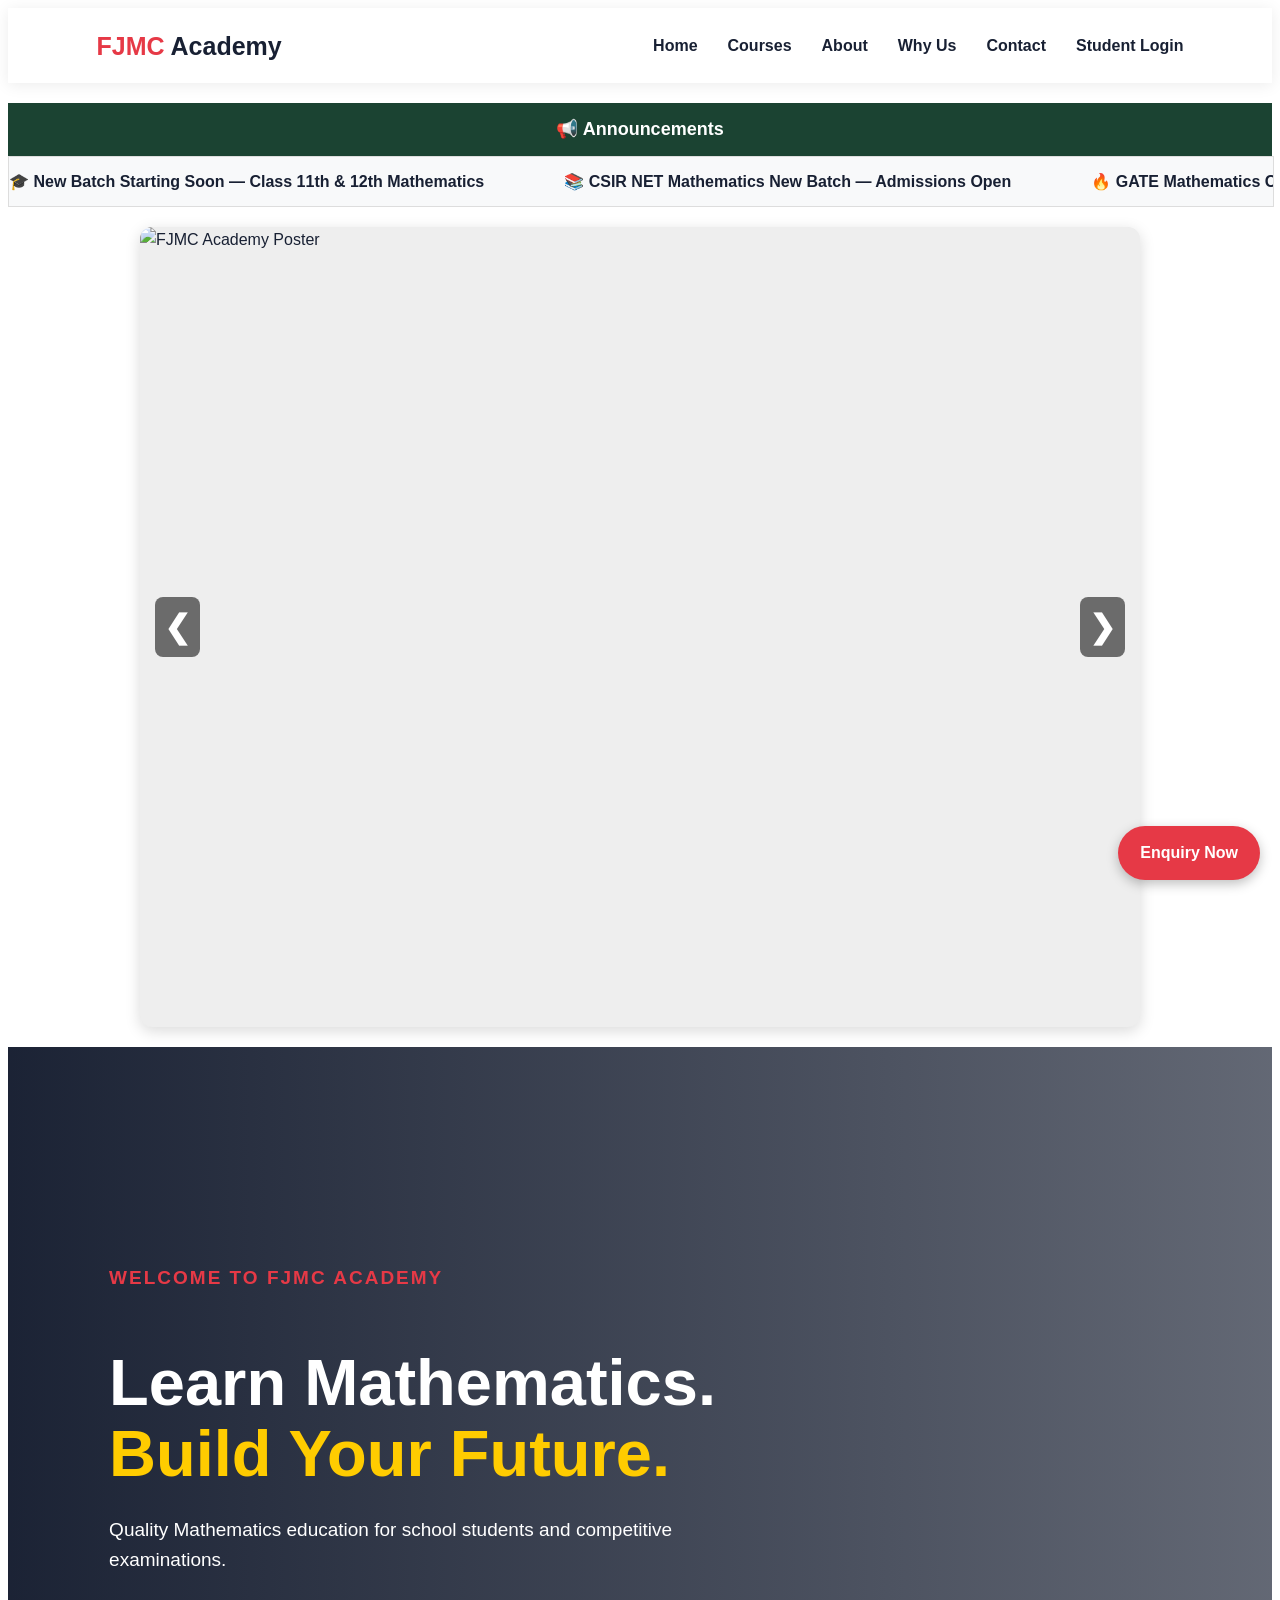
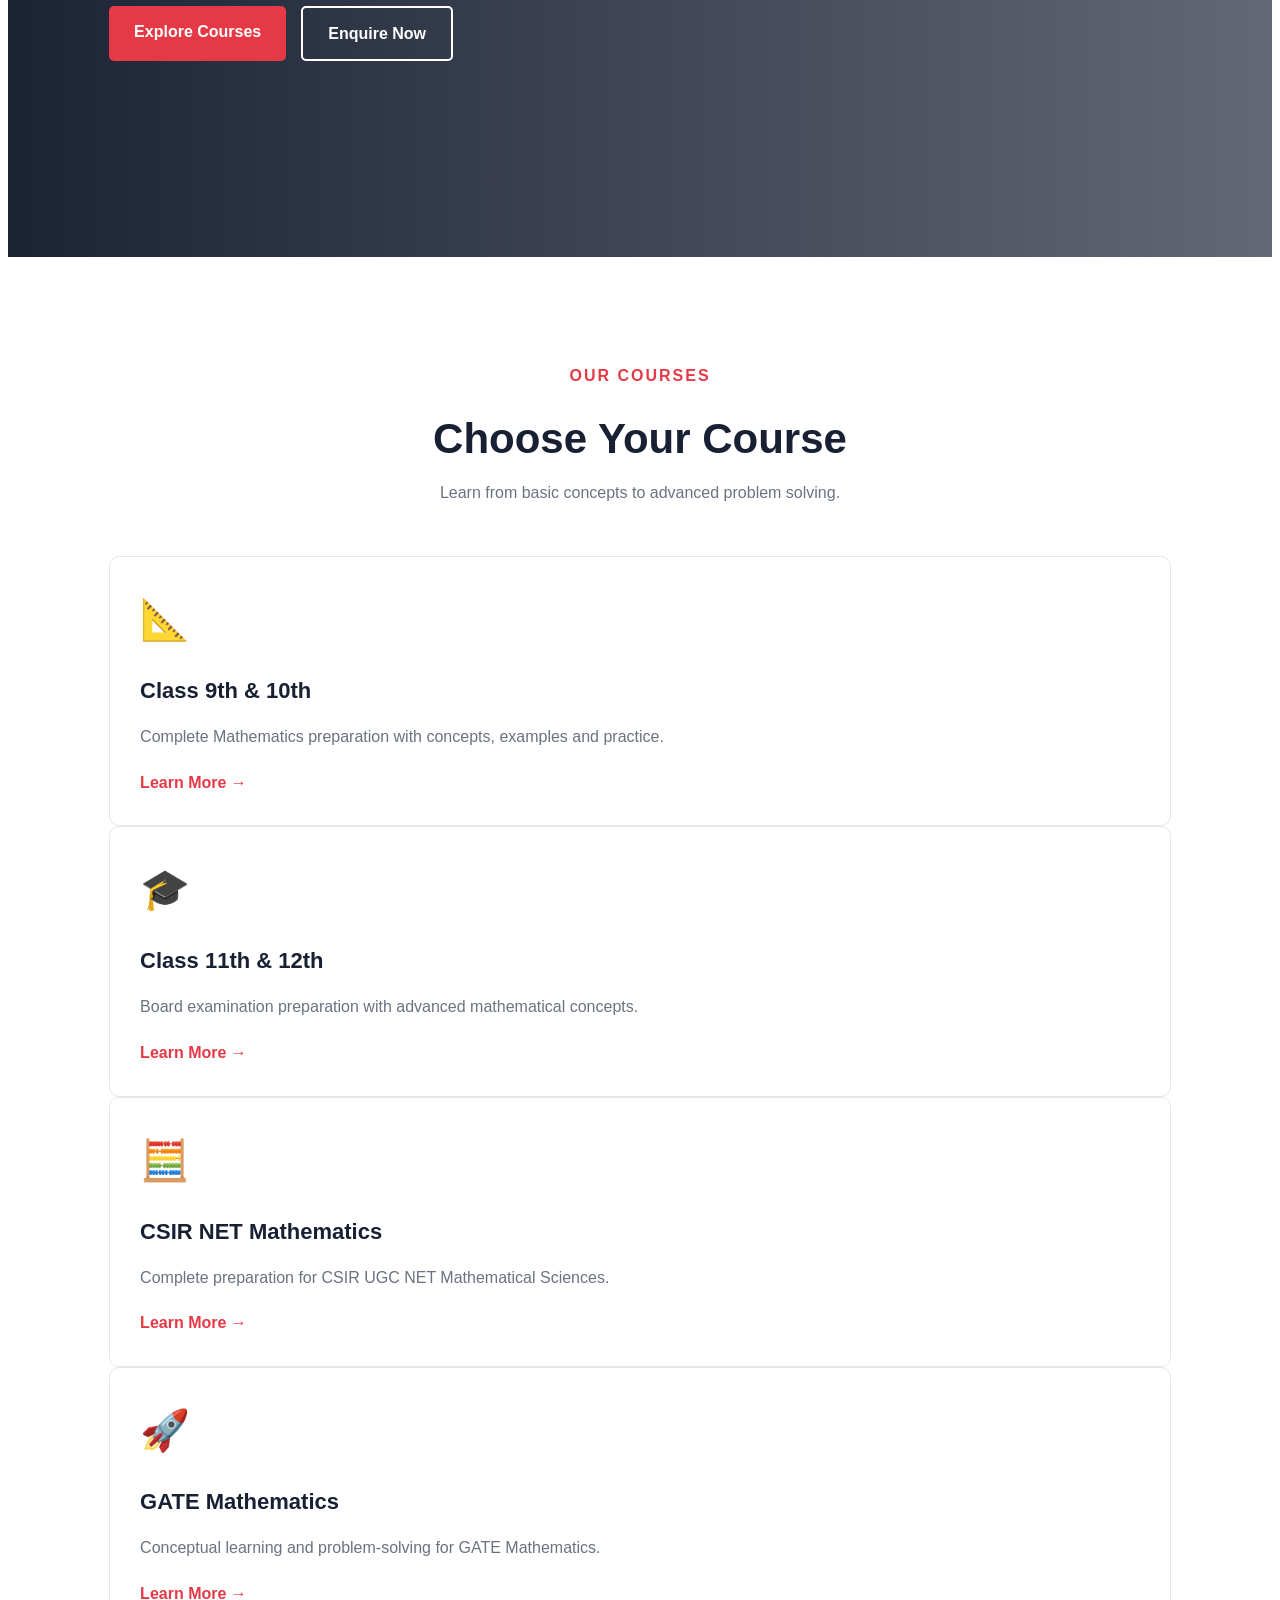
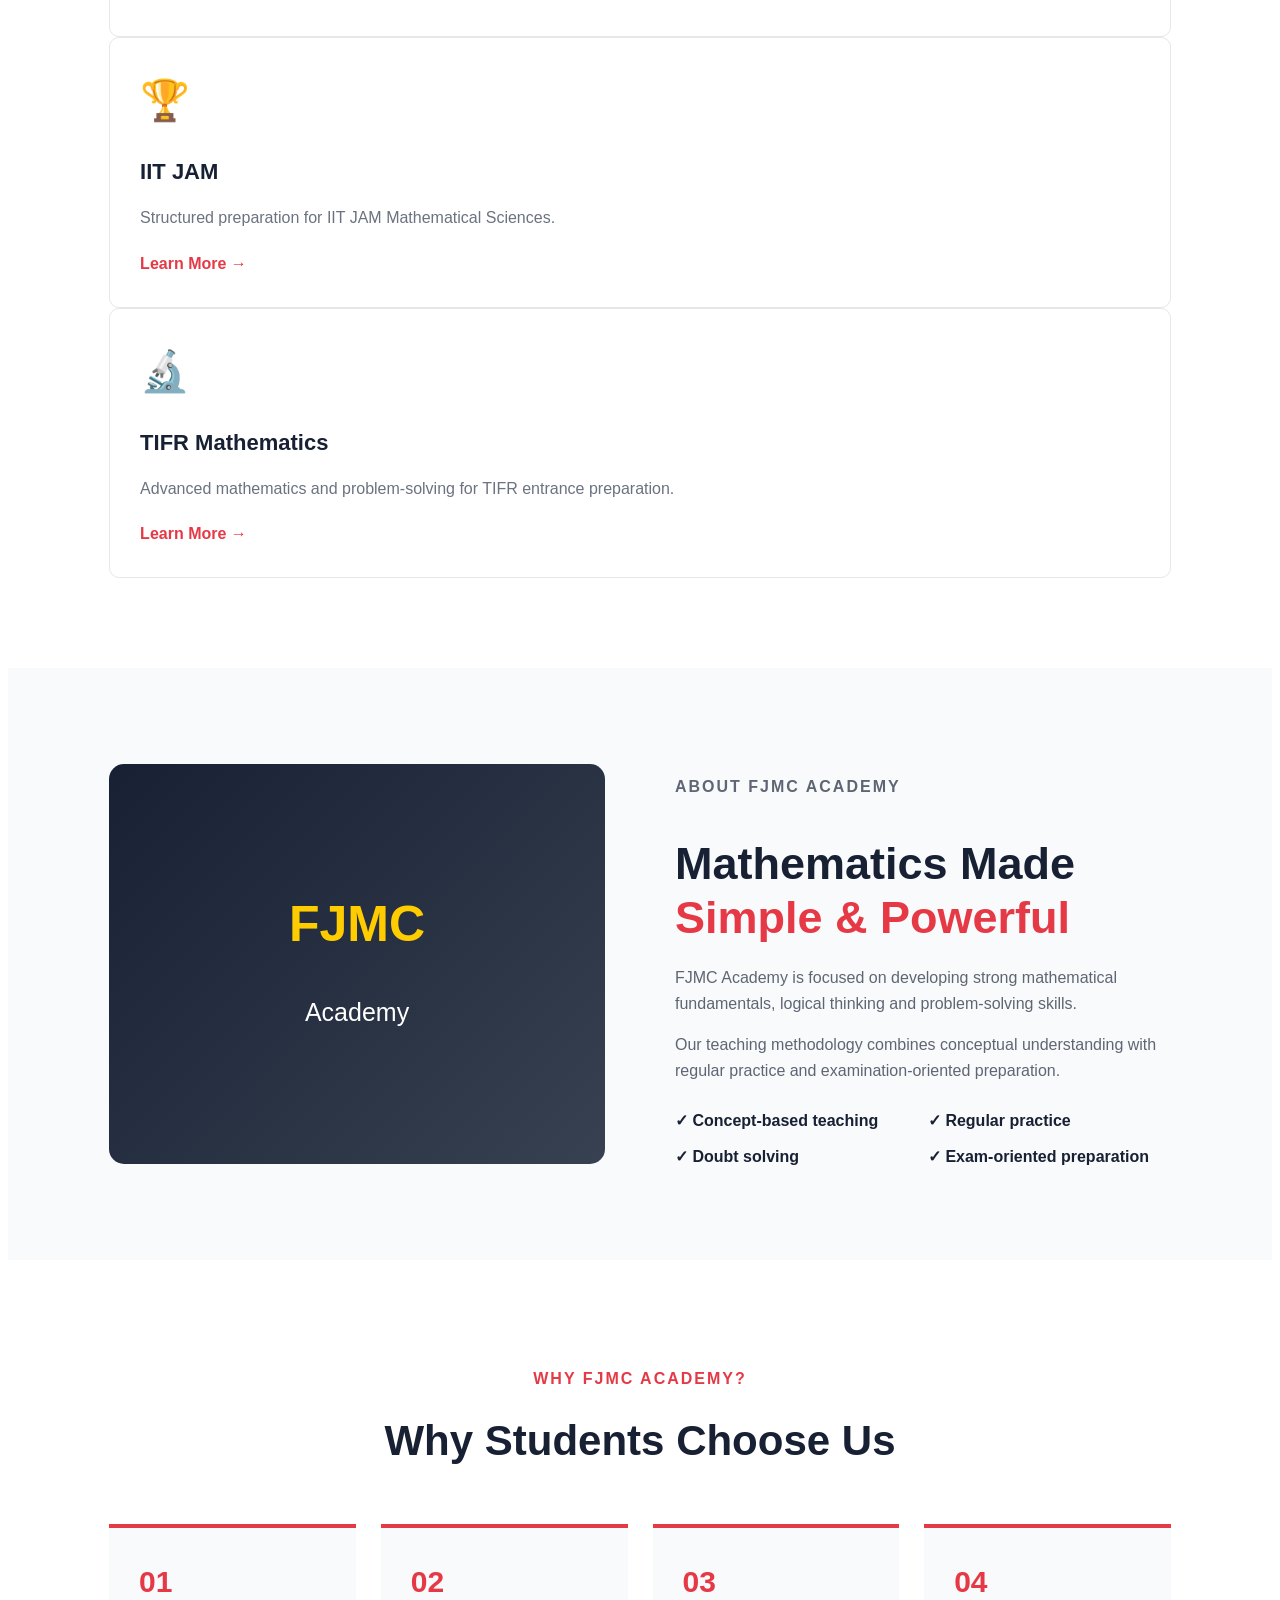
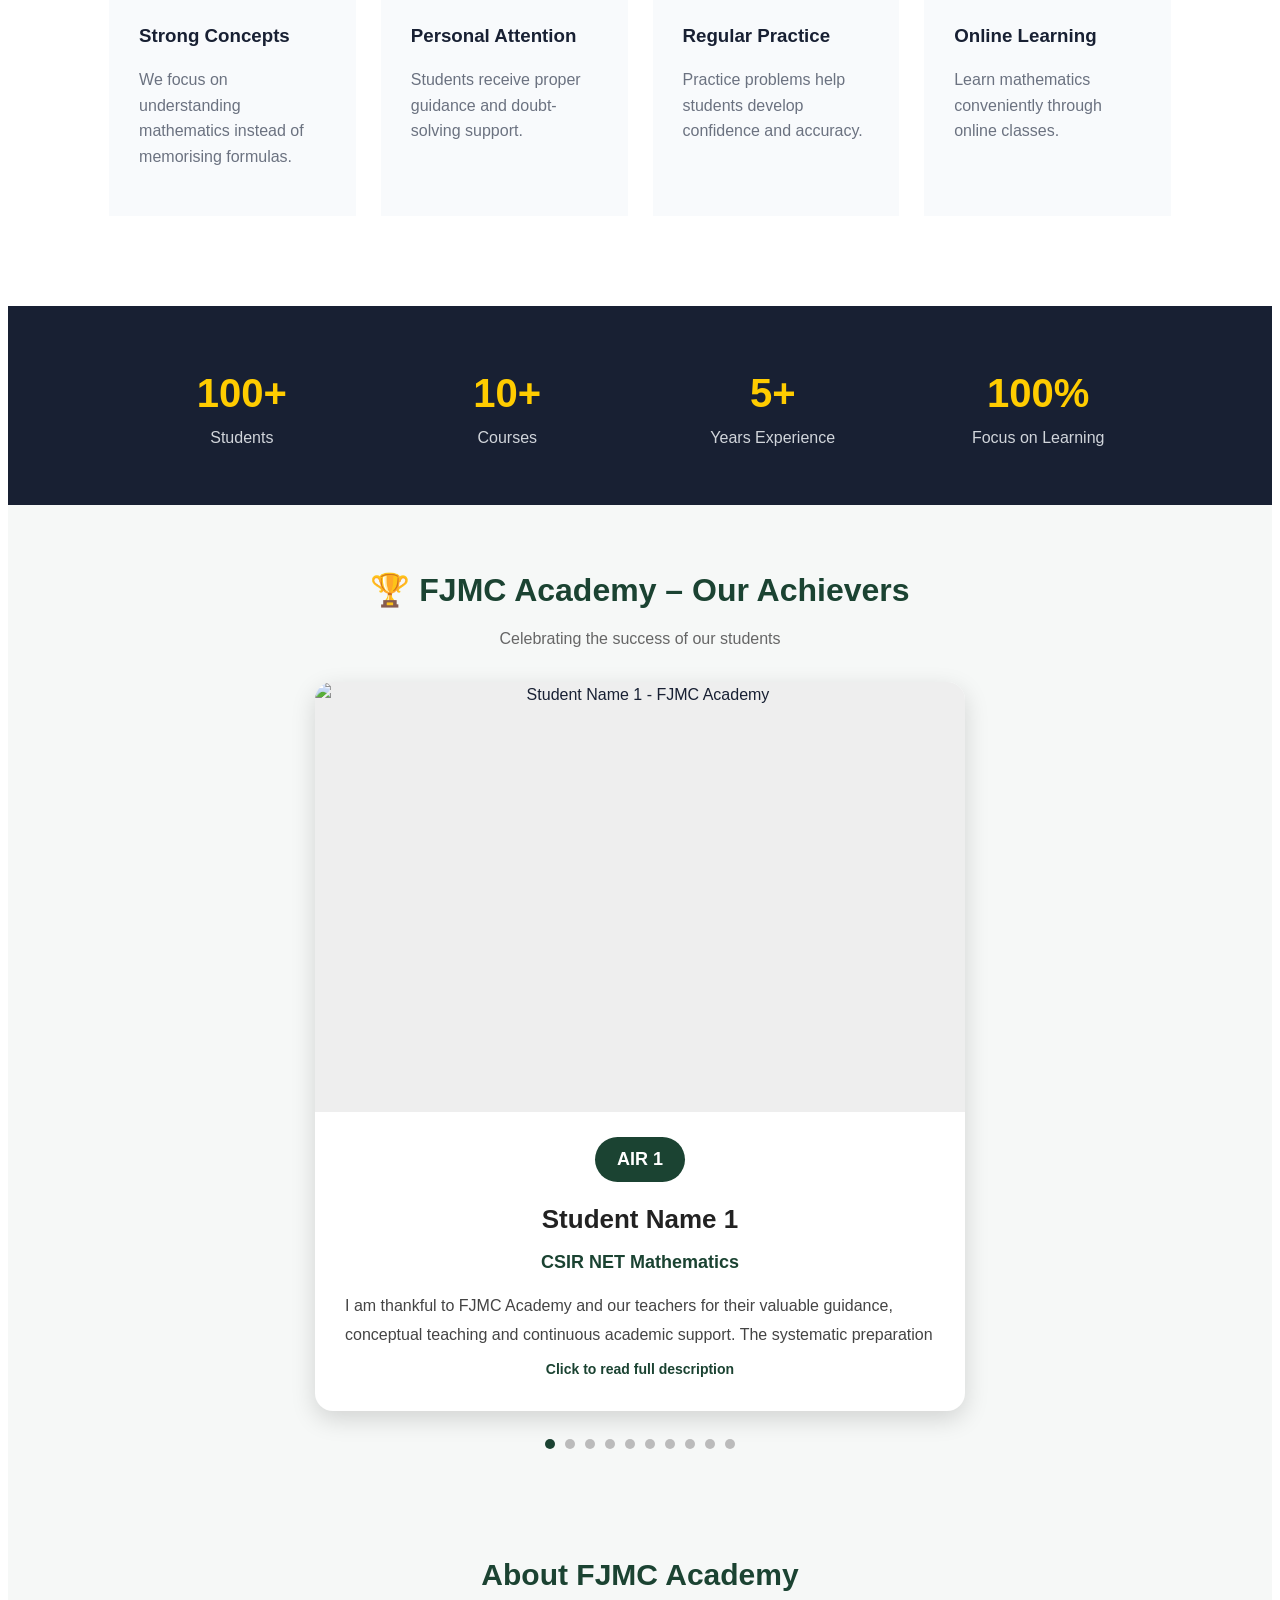
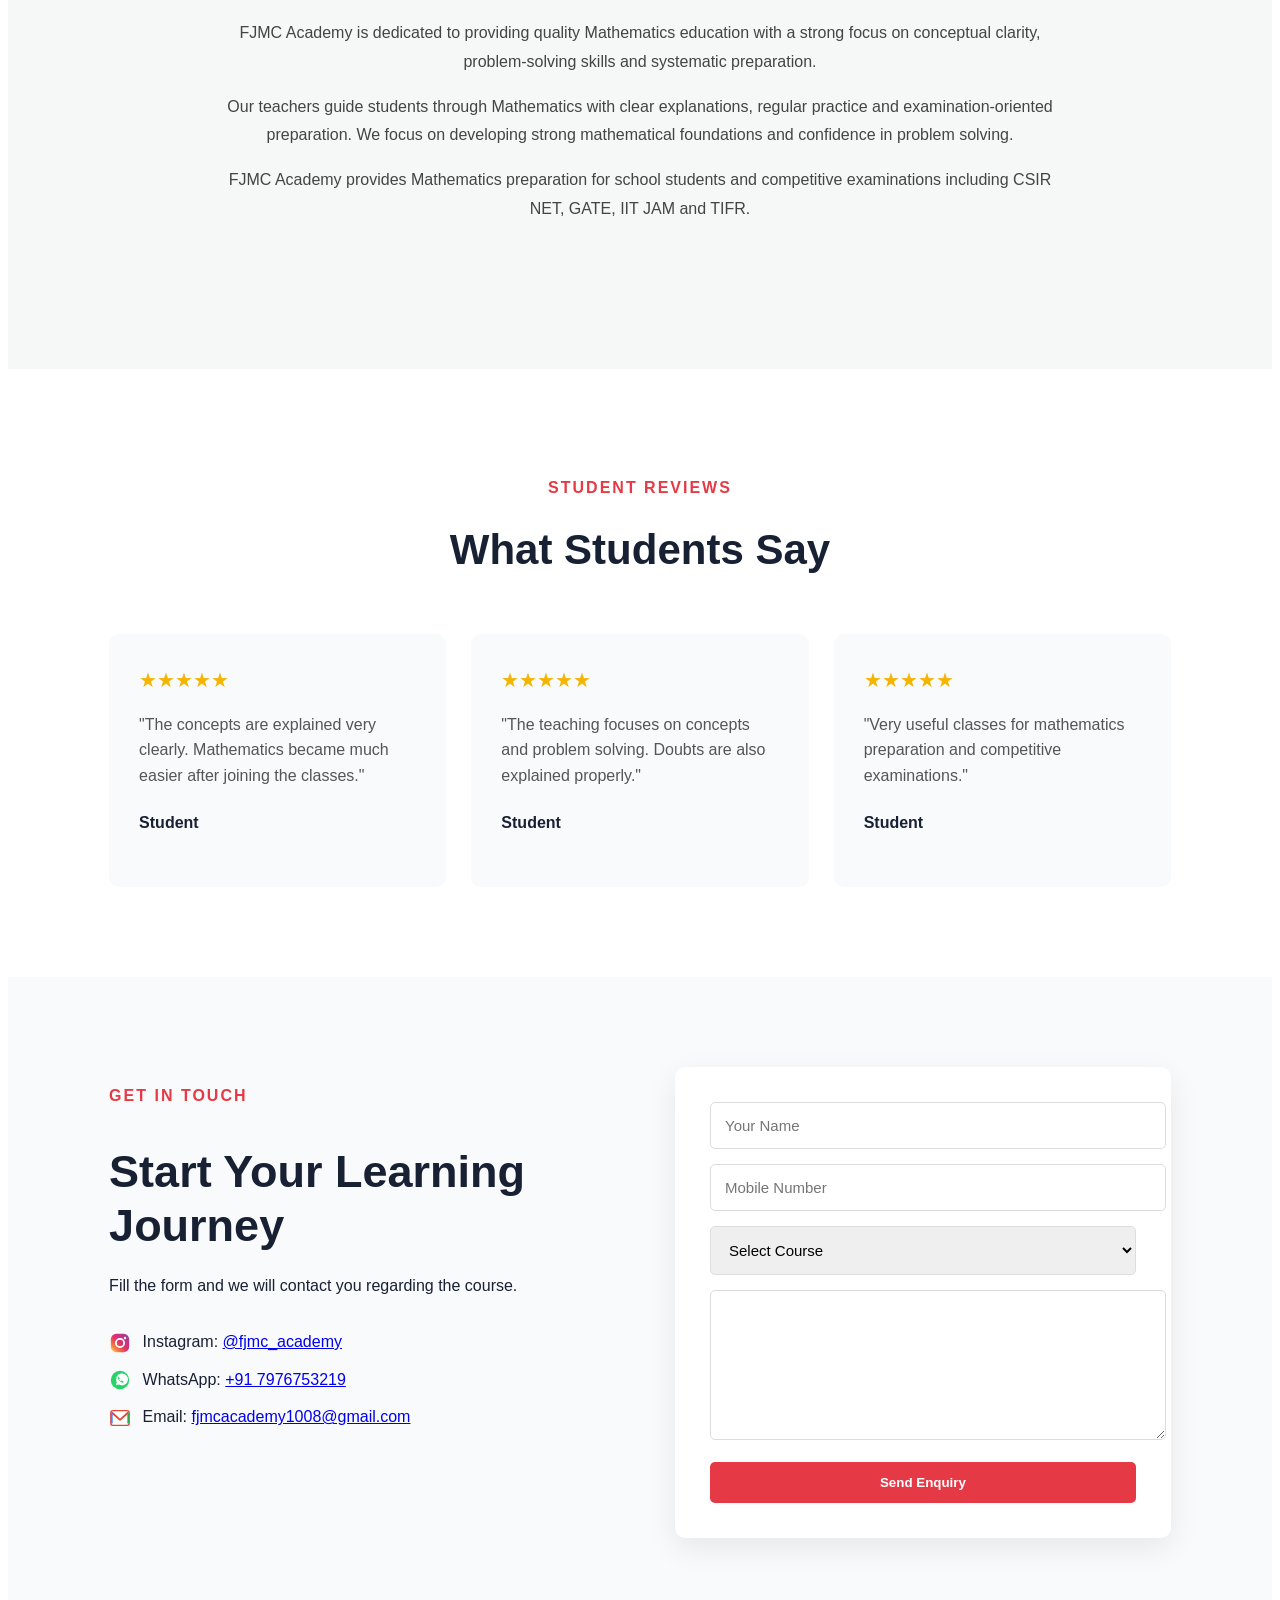
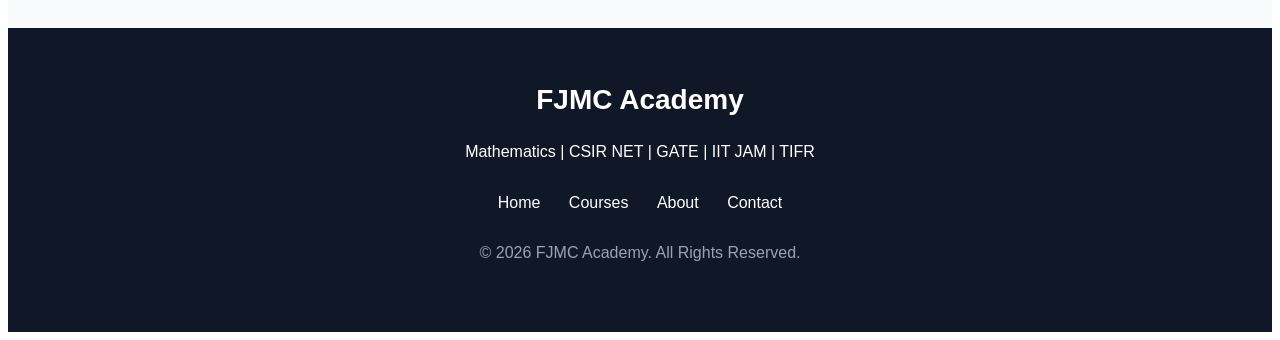
==== index.html @ 81626054 "Add files via upload" ====
﻿<!DOCTYPE html>
<html lang="en">
<head>
    <meta charset="UTF-8">
    <meta name="viewport" content="width=device-width, initial-scale=1.0">

    <title>FJMC Academy | Mathematics & Competitive Exams</title>

    <link rel="stylesheet" href="style.css">
</head>

<body>

<a href="#contact" class="enquiry-btn">Enquiry Now</a> 

<!-- ================= NAVBAR ================= -->

<header class="navbar">

    <div class="logo">
        <span>FJMC</span> Academy
    </div>

    <nav id="navMenu">
        <a href="#home">Home</a>
        <a href="#courses">Courses</a>
        <a href="#about">About</a>
        <a href="#features">Why Us</a>
        <a href="#contact">Contact</a>
        <a href="login.html">Student Login</a>
    </nav>

    <button class="menu-btn" onclick="toggleMenu()">☰</button>

</header>

<!-- ANNOUNCEMENT TICKER -->
<section class="announcement-section">

    <div class="announcement-title">
        📢 Announcements
    </div>
       <div class="announcement-box">
        <div class="announcement-track" id="announcementTrack">
            <span>🎓 New Batch Starting Soon — Class 11th & 12th Mathematics</span>
            <span>📚 CSIR NET Mathematics New Batch — Admissions Open</span>
            <span>🔥 GATE Mathematics Course — Enroll Now</span>
            <span>📢 New Lectures & Study Material Available</span>
        </div>
    </div>

</section>

<!-- =========================
     FJMC ACADEMY POSTER SLIDER
========================= -->

<section class="poster-section">

    <div class="poster-slider" id="posterSlider">

        <!-- LEFT BUTTON -->
        <button
            type="button"
            class="poster-btn poster-left"
            id="posterPrev">
            &#10094;
        </button>


        <!-- POSTER -->
        <img
            id="posterImage"
            src="posters/1.jpg"
            alt="FJMC Academy Poster"
        >


        <!-- RIGHT BUTTON -->
        <button
            type="button"
            class="poster-btn poster-right"
            id="posterNext">
            &#10095;
        </button>

    </div>

</section>


<style>

.poster-slider {
    position: relative;
    width: 100%;
    max-width: 1000px;
    margin: auto;
    overflow: hidden;
}

.poster-slider img {
    width: 100%;
    height: auto;
    display: block;
}


/* BUTTON */

.poster-btn {
    position: absolute;

    top: 50%;
    transform: translateY(-50%);

    width: 45px;
    height: 60px;

    border: none;
    border-radius: 8px;

    background: rgba(0, 0, 0, 0.55);

    color: white;

    font-size: 32px;
    font-weight: bold;

    cursor: pointer;

    z-index: 10;
}


/* LEFT */

.poster-left {
    left: 15px;
}


/* RIGHT */

.poster-right {
    right: 15px;
}


/* BUTTON HOVER */

.poster-btn:hover {
    background: rgba(0, 0, 0, 0.85);
}


/* MOBILE */

@media (max-width: 600px) {

    .poster-btn {
        width: 35px;
        height: 50px;
        font-size: 25px;
    }

    .poster-left {
        left: 8px;
    }

    .poster-right {
        right: 8px;
    }

}

</style>


<script>

(function () {

    /* =========================
       POSTER LIST
    ========================= */

    const posters = [

        "posters/1.jpg",
        "posters/3.jpg",
        "posters/4.jpg",
        "posters/5.jpg",
        "posters/6.jpg",
        "posters/7.jpg"

    ];


    let currentPoster = 0;

    let isMouseOverPoster = false;


    const slider =
        document.getElementById("posterSlider");

    const posterImage =
        document.getElementById("posterImage");

    const previousButton =
        document.getElementById("posterPrev");

    const nextButton =
        document.getElementById("posterNext");


    /* =========================
       SHOW POSTER
    ========================= */

    function showPoster() {

        posterImage.src =
            posters[currentPoster];

    }


    /* =========================
       NEXT
    ========================= */

    function nextPoster() {

        currentPoster++;

        if (currentPoster >= posters.length) {

            currentPoster = 0;

        }

        showPoster();

    }


    /* =========================
       PREVIOUS
    ========================= */

    function previousPoster() {

        currentPoster--;

        if (currentPoster < 0) {

            currentPoster = posters.length - 1;

        }

        showPoster();

    }


    /* =========================
       CURSOR ENTER
       
       POSTER PAR CURSOR AAYA
       → SLIDER PAUSE
    ========================= */

    slider.addEventListener("mouseenter", function () {

        isMouseOverPoster = true;

    });


    /* =========================
       CURSOR LEAVE
       
       CURSOR BAHAR GAYA
       → SLIDER RESUME
    ========================= */

    slider.addEventListener("mouseleave", function () {

        isMouseOverPoster = false;

    });


    /* =========================
       LEFT BUTTON
    ========================= */

    previousButton.addEventListener("click", function () {

        previousPoster();

    });


    /* =========================
       RIGHT BUTTON
    ========================= */

    nextButton.addEventListener("click", function () {

        nextPoster();

    });


    /* =========================
       AUTO SLIDE

       EVERY 5 SECONDS

       BUT:
       CURSOR POSTER PAR HAI
       TO CHANGE NAHI HOGA
    ========================= */

    setInterval(function () {

        if (isMouseOverPoster) {

            return;

        }

        nextPoster();

    }, 5000);


    /* FIRST POSTER */

    showPoster();

})();

</script>

<!-- ================= HERO ================= -->

<section class="hero" id="home">

    <div class="hero-content">

        <p class="small-title">WELCOME TO FJMC ACADEMY</p>

        <h1>
            Learn Mathematics.<br>
            <span>Build Your Future.</span>
        </h1>

        <p>
            Quality Mathematics education for school students
            and competitive examinations.
        </p>

        <div class="hero-buttons">

            <a href="#courses" class="btn primary">
                Explore Courses
            </a>

            <a href="#contact" class="btn secondary">
                Enquire Now
            </a>

        </div>

    </div>

</section>


<!-- ================= COURSES ================= -->

<section class="courses section" id="courses">

    <div class="section-heading">

        <p>OUR COURSES</p>

        <h2>Choose Your Course</h2>

        <span>
            Learn from basic concepts to advanced problem solving.
        </span>

    </div>
    <div class="course-card">

    <div class="course-icon">📐</div>

    <h3>Class 9th & 10th</h3>

    <p>
        Complete Mathematics preparation with
        concepts, examples and practice.
    </p>

    <a href="class9-10.html" class="learn-more">
        Learn More →
    </a>

    </div>


        <div class="course-card">

            <div class="course-icon">🎓</div>

            <h3>Class 11th & 12th</h3>

            <p>
                Board examination preparation with
                advanced mathematical concepts.
            </p>

            <a href="#contact">Learn More →</a>

        </div>


        <div class="course-card">

            <div class="course-icon">🧮</div>

            <h3>CSIR NET Mathematics</h3>

            <p>
                Complete preparation for CSIR UGC NET
                Mathematical Sciences.
            </p>

            <a href="#contact">Learn More →</a>

        </div>


        <div class="course-card">

            <div class="course-icon">🚀</div>

            <h3>GATE Mathematics</h3>

            <p>
                Conceptual learning and problem-solving
                for GATE Mathematics.
            </p>

            <a href="#contact">Learn More →</a>

        </div>


        <div class="course-card">

            <div class="course-icon">🏆</div>

            <h3>IIT JAM</h3>

            <p>
                Structured preparation for IIT JAM
                Mathematical Sciences.
            </p>

            <a href="#contact">Learn More →</a>

        </div>


        <div class="course-card">

            <div class="course-icon">🔬</div>

            <h3>TIFR Mathematics</h3>

            <p>
                Advanced mathematics and problem-solving
                for TIFR entrance preparation.
            </p>

            <a href="#contact">Learn More →</a>

        </div>

    </div>

</section>


<!-- ================= ABOUT ================= -->

<section class="about section" id="about">

    <div class="about-image">

        <div class="about-box">
            <strong>FJMC</strong>
            <span>Academy</span>
        </div>

    </div>


    <div class="about-content">

        <p class="small-title">ABOUT FJMC ACADEMY</p>

        <h2>
            Mathematics Made
            <span>Simple & Powerful</span>
        </h2>

        <p>
            FJMC Academy is focused on developing strong
            mathematical fundamentals, logical thinking and
            problem-solving skills.
        </p>

        <p>
            Our teaching methodology combines conceptual
            understanding with regular practice and
            examination-oriented preparation.
        </p>


        <div class="about-points">

            <div>✓ Concept-based teaching</div>
            <div>✓ Regular practice</div>
            <div>✓ Doubt solving</div>
            <div>✓ Exam-oriented preparation</div>

        </div>

    </div>

</section>


<!-- ================= FEATURES ================= -->

<section class="features section" id="features">

    <div class="section-heading">

        <p>WHY FJMC ACADEMY?</p>

        <h2>Why Students Choose Us</h2>

    </div>


    <div class="feature-container">

        <div class="feature">
            <span>01</span>
            <h3>Strong Concepts</h3>
            <p>
                We focus on understanding mathematics
                instead of memorising formulas.
            </p>
        </div>


        <div class="feature">
            <span>02</span>
            <h3>Personal Attention</h3>
            <p>
                Students receive proper guidance and
                doubt-solving support.
            </p>
        </div>


        <div class="feature">
            <span>03</span>
            <h3>Regular Practice</h3>
            <p>
                Practice problems help students develop
                confidence and accuracy.
            </p>
        </div>


        <div class="feature">
            <span>04</span>
            <h3>Online Learning</h3>
            <p>
                Learn mathematics conveniently through
                online classes.
            </p>
        </div>

    </div>

</section>


<!-- ================= STATS ================= -->

<section class="stats">

    <div>
        <strong>100+</strong>
        <span>Students</span>
    </div>

    <div>
        <strong>10+</strong>
        <span>Courses</span>
    </div>

    <div>
        <strong>5+</strong>
        <span>Years Experience</span>
    </div>

    <div>
        <strong>100%</strong>
        <span>Focus on Learning</span>
    </div>

</section>


<!-- =====================================================
     FJMC ACADEMY - TOP RANKERS / RESULTS
     पूरा code केवल index.html में लगाएं
===================================================== -->

<section id="fjmc-rankers-section">

<style>

/* ==============================
   MAIN SECTION
============================== */

#fjmc-rankers-section {
    width: 100%;
    box-sizing: border-box;
    padding: 60px 20px;
    background: #f6f8f7;
    text-align: center;
    font-family: Arial, sans-serif;
}

#fjmc-rankers-section *,
#fjmc-rankers-section *::before,
#fjmc-rankers-section *::after {
    box-sizing: border-box;
}


/* HEADING */

#fjmc-rankers-section .rankers-title {
    margin: 0;
    color: #1b4332;
    font-size: 32px;
    font-weight: 700;
}

#fjmc-rankers-section .rankers-subtitle {
    margin: 10px 0 30px;
    color: #666;
    font-size: 16px;
}


/* ==============================
   SLIDER
============================== */

#fjmc-rankers-section .ranker-slider {
    width: 100%;
    max-width: 650px;
    margin: auto;
}


/* CARD */

#fjmc-rankers-section .ranker-card {
    background: white;
    border-radius: 18px;
    overflow: hidden;
    box-shadow: 0 8px 25px rgba(0,0,0,0.15);
    cursor: pointer;
    transition: transform 0.3s ease;
}

#fjmc-rankers-section .ranker-card:hover {
    transform: translateY(-3px);
}


/* ==============================
   PHOTO
============================== */

#fjmc-rankers-section .ranker-photo-box {
    width: 100%;
    height: 430px;
    background: #eeeeee;
    display: flex;
    align-items: center;
    justify-content: center;
}

#fjmc-rankers-section #rankerPhoto {
    width: 100%;
    height: 100%;
    object-fit: contain;
    display: block;
}


/* ==============================
   STUDENT INFORMATION
============================== */

#fjmc-rankers-section .ranker-info {
    padding: 25px 30px 30px;
}


/* RANK */

#fjmc-rankers-section .ranker-rank {
    display: inline-block;
    padding: 8px 22px;
    background: #1b4332;
    color: white;
    border-radius: 30px;
    font-size: 18px;
    font-weight: bold;
    margin-bottom: 12px;
}


/* NAME */

#fjmc-rankers-section #rankerName {
    margin: 5px 0 8px;
    color: #222;
    font-size: 26px;
}


/* EXAM */

#fjmc-rankers-section #rankerExam {
    margin: 0 0 15px;
    color: #1b4332;
    font-size: 18px;
    font-weight: bold;
}


/* ==============================
   DESCRIPTION
============================== */

#fjmc-rankers-section .description-box {
    position: relative;
    margin-top: 10px;
}


/*
   Description initially limited.
   Click करने पर पूरा text खुलेगा.
*/

#fjmc-rankers-section #rankerDescription {
    margin: 0;
    color: #444;
    font-size: 16px;
    line-height: 1.8;
    text-align: left;

    max-height: 58px;
    overflow: hidden;

    cursor: pointer;

    transition: max-height 0.4s ease;
}


/* OPEN DESCRIPTION */

#fjmc-rankers-section #rankerDescription.open {
    max-height: 500px;
}


/* CLICK MESSAGE */

#fjmc-rankers-section .read-description {
    display: block;
    margin-top: 8px;
    color: #1b4332;
    font-size: 14px;
    font-weight: bold;
    cursor: pointer;
}


/* ==============================
   DOTS
============================== */

#fjmc-rankers-section .ranker-dots {
    margin-top: 20px;
}

#fjmc-rankers-section .ranker-dot {
    display: inline-block;
    width: 10px;
    height: 10px;
    margin: 0 5px;
    border-radius: 50%;
    background: #bbb;
    cursor: pointer;
}

#fjmc-rankers-section .ranker-dot.active {
    background: #1b4332;
}


/* ==============================
   ABOUT FJMC
============================== */

#fjmc-about {
    max-width: 900px;
    margin: 50px auto;
    padding: 20px;
    text-align: center;
}

#fjmc-about h2 {
    color: #1b4332;
    font-size: 30px;
    margin-bottom: 20px;
}

#fjmc-about p {
    color: #444;
    font-size: 16px;
    line-height: 1.8;
    margin-bottom: 15px;
}


/* ==============================
   MOBILE
============================== */

@media (max-width: 600px) {

    #fjmc-rankers-section {
        padding: 40px 12px;
    }

    #fjmc-rankers-section .rankers-title {
        font-size: 25px;
    }

    #fjmc-rankers-section .ranker-photo-box {
        height: 340px;
    }

    #fjmc-rankers-section .ranker-info {
        padding: 20px;
    }

    #fjmc-rankers-section #rankerName {
        font-size: 22px;
    }

    #fjmc-rankers-section #rankerDescription {
        font-size: 15px;
    }
}

</style>


<!-- ==============================
     TITLE
============================== -->

<h2 class="rankers-title">
    🏆 FJMC Academy – Our Achievers
</h2>

<p class="rankers-subtitle">
    Celebrating the success of our students
</p>


<!-- ==============================
     SLIDER CARD
============================== -->

<div class="ranker-slider">

    <div class="ranker-card" id="rankerCard">

        <!-- PHOTO -->

        <div class="ranker-photo-box">

            <img
                id="rankerPhoto"
                src="./rankers/1.jpg"
                alt="FJMC Academy Student"
            >

        </div>


        <!-- INFORMATION -->

        <div class="ranker-info">

            <div
                id="rankerRank"
                class="ranker-rank"
            >
                AIR 1
            </div>


            <h3 id="rankerName">
                Student Name
            </h3>


            <h4 id="rankerExam">
                CSIR NET Mathematics
            </h4>


            <!-- DESCRIPTION -->

            <div class="description-box">

                <p id="rankerDescription">
                    I am thankful to FJMC Academy and our teachers
                    for their valuable guidance, conceptual teaching
                    and continuous academic support. The teachers
                    helped me strengthen my mathematical concepts
                    and prepare systematically for the examination.
                </p>

                <span
                    id="readDescription"
                    class="read-description"
                >
                    Click to read full description
                </span>

            </div>

        </div>

    </div>


    <!-- DOTS -->

    <div
        id="rankerDots"
        class="ranker-dots"
    ></div>

</div>


<!-- ==============================
     ABOUT FJMC ACADEMY
============================== -->

<section id="fjmc-about">

    <h2>
        About FJMC Academy
    </h2>

    <p>
        FJMC Academy is dedicated to providing quality Mathematics
        education with a strong focus on conceptual clarity,
        problem-solving skills and systematic preparation.
    </p>

    <p>
        Our teachers guide students through Mathematics with
        clear explanations, regular practice and examination-oriented
        preparation. We focus on developing strong mathematical
        foundations and confidence in problem solving.
    </p>

    <p>
        FJMC Academy provides Mathematics preparation for school
        students and competitive examinations including CSIR NET,
        GATE, IIT JAM and TIFR.
    </p>

</section>


<!-- =====================================================
     JAVASCRIPT
     केवल इसी HTML के अंदर
===================================================== -->

<script>

(function () {

    /* =========================================
       STUDENT DATA
       फोटो का नाम अपने actual filename से मिलाएं
    ========================================= */

    const students = [

        {
            photo: "./rankers/1.jpg",
            rank: "AIR 1",
            name: "Student Name 1",
            exam: "CSIR NET Mathematics",
            description:
            "I am thankful to FJMC Academy and our teachers for their valuable guidance, conceptual teaching and continuous academic support. The systematic preparation helped me understand Mathematics better and improve my examination performance."
        },

        {
            photo: "./rankers/3.jpg",
            rank: "AIR 2",
            name: "Student Name 2",
            exam: "GATE Mathematics",
            description:
            "The teachers at FJMC Academy explained difficult mathematical concepts in a simple and understandable manner. Regular practice and proper guidance helped me prepare confidently for the examination."
        },

        {
            photo: "./rankers/4.jpg",
            rank: "AIR 3",
            name: "Student Name 3",
            exam: "CSIR NET Mathematics",
            description:
            "FJMC Academy provided me with a structured learning environment and continuous guidance. The conceptual approach to Mathematics helped me develop a better understanding of difficult topics."
        },

        {
            photo: "./rankers/5.jpg",
            rank: "AIR 5",
            name: "Student Name 4",
            exam: "IIT JAM Mathematics",
            description:
            "Regular classes, problem-solving practice and guidance from the teachers helped me prepare systematically. I am grateful to FJMC Academy for its academic support."
        },

        {
            photo: "./rankers/6.jpg",
            rank: "AIR 7",
            name: "Student Name 5",
            exam: "TIFR Mathematics",
            description:
            "The conceptual teaching and regular problem-solving sessions helped me strengthen my mathematical foundation and approach examination problems with greater confidence."
        },

        {
            photo: "./rankers/7.jpg",
            rank: "AIR 9",
            name: "Student Name 6",
            exam: "CSIR NET Mathematics",
            description:
            "I am grateful to FJMC Academy and the teachers for their guidance and continuous support throughout my preparation."
        },

        {
            photo: "./rankers/student7.jpg",
            rank: "AIR 12",
            name: "Student Name 7",
            exam: "GATE Mathematics",
            description:
            "The structured preparation and regular practice helped me improve my mathematical concepts and examination skills."
        },

        {
            photo: "./rankers/student8.jpg",
            rank: "AIR 15",
            name: "Student Name 8",
            exam: "CSIR NET Mathematics",
            description:
            "The teachers provided clear explanations and useful guidance that helped me prepare consistently for the examination."
        },

        {
            photo: "./rankers/student9.jpg",
            rank: "AIR 18",
            name: "Student Name 9",
            exam: "IIT JAM Mathematics",
            description:
            "Conceptual clarity and regular practice were important parts of my preparation at FJMC Academy."
        },

        {
            photo: "./rankers/student10.jpg",
            rank: "AIR 21",
            name: "Student Name 10",
            exam: "CSIR NET Mathematics",
            description:
            "The academic guidance and problem-solving practice helped me improve my preparation and mathematical understanding."
        }

    ];


    /* =========================================
       ELEMENTS
    ========================================= */

    const photo =
        document.getElementById("rankerPhoto");

    const rank =
        document.getElementById("rankerRank");

    const name =
        document.getElementById("rankerName");

    const exam =
        document.getElementById("rankerExam");

    const description =
        document.getElementById("rankerDescription");

    const readDescription =
        document.getElementById("readDescription");

    const card =
        document.getElementById("rankerCard");

    const dotsContainer =
        document.getElementById("rankerDots");


    let currentStudent = 0;

    let timer = null;

    let isPaused = false;


    /* =========================================
       CREATE DOTS AUTOMATICALLY
    ========================================= */

    students.forEach(function (student, index) {

        const dot =
            document.createElement("span");

        dot.className = "ranker-dot";

        dot.addEventListener("click", function () {

            currentStudent = index;

            showStudent(currentStudent);

        });

        dotsContainer.appendChild(dot);

    });


    /* =========================================
       SHOW STUDENT
    ========================================= */

    function showStudent(index) {

        const student =
            students[index];


        photo.src =
            student.photo;

        photo.alt =
            student.name + " - FJMC Academy";


        rank.textContent =
            student.rank;


        name.textContent =
            student.name;


        exam.textContent =
            student.exam;


        description.textContent =
            student.description;


        /* Close description when new student appears */

        description.classList.remove("open");

        readDescription.textContent =
            "Click to read full description";


        /* Active dot */

        const dots =
            document.querySelectorAll(".ranker-dot");

        dots.forEach(function (dot) {

            dot.classList.remove("active");

        });

        if (dots[index]) {

            dots[index].classList.add("active");

        }

    }


    /* =========================================
       START AUTO SLIDER
       EXACTLY 5 SECONDS
    ========================================= */

    function startSlider() {

        if (timer !== null) {
            clearInterval(timer);
        }


        timer = setInterval(function () {

            if (isPaused) {
                return;
            }


            currentStudent++;


            if (currentStudent >= students.length) {

                currentStudent = 0;

            }


            showStudent(currentStudent);

        }, 5000);

    }


    /* =========================================
       STOP WHEN CURSOR IS ON CARD
    ========================================= */

    card.addEventListener("mouseenter", function () {

        isPaused = true;

    });


    /* =========================================
       START AGAIN WHEN CURSOR LEAVES
    ========================================= */

    card.addEventListener("mouseleave", function () {

        isPaused = false;

    });


    /* =========================================
       MOBILE TOUCH
    ========================================= */

    card.addEventListener("touchstart", function () {

        isPaused = true;

    });


    card.addEventListener("touchend", function () {

        setTimeout(function () {

            isPaused = false;

        }, 1000);

    });


    /* =========================================
       DESCRIPTION CLICK
    ========================================= */

    description.addEventListener("click", function () {

        description.classList.toggle("open");


        if (description.classList.contains("open")) {

            readDescription.textContent =
                "Click to close description";

        } else {

            readDescription.textContent =
                "Click to read full description";

        }

    });


    readDescription.addEventListener("click", function () {

        description.classList.toggle("open");


        if (description.classList.contains("open")) {

            readDescription.textContent =
                "Click to close description";

        } else {

            readDescription.textContent =
                "Click to read full description";

        }

    });


    /* =========================================
       FIRST STUDENT
    ========================================= */

    showStudent(0);


    /* =========================================
       START SLIDER
    ========================================= */

    startSlider();


})();

</script>

</section>
<!-- ================= TESTIMONIALS ================= -->

<section class="testimonials section">

    <div class="section-heading">

        <p>STUDENT REVIEWS</p>

        <h2>What Students Say</h2>

    </div>


    <div class="testimonial-container">

        <div class="testimonial">

            <div class="stars">★★★★★</div>

            <p>
                "The concepts are explained very clearly.
                Mathematics became much easier after joining
                the classes."
            </p>

            <h4>Student</h4>

        </div>


        <div class="testimonial">

            <div class="stars">★★★★★</div>

            <p>
                "The teaching focuses on concepts and
                problem solving. Doubts are also explained
                properly."
            </p>

            <h4>Student</h4>

        </div>


        <div class="testimonial">

            <div class="stars">★★★★★</div>

            <p>
                "Very useful classes for mathematics
                preparation and competitive examinations."
            </p>

            <h4>Student</h4>

        </div>

    </div>

</section>


<!-- ================= CONTACT ================= -->




<section class="contact section" id="contact">

    <div class="contact-content">

        <p class="small-title">GET IN TOUCH</p>

        <h2>Start Your Learning Journey</h2>

        <p>
            Fill the form and we will contact you regarding the course.
        </p>

        <div class="contact-info">

<!-- INSTAGRAM -->
<p>
    <svg width="22" height="22" viewBox="0 0 24 24"
         style="vertical-align:middle; margin-right:7px;">

        <defs>
            <linearGradient id="instagramGradient"
                x1="0%" y1="100%" x2="100%" y2="0%">
                <stop offset="0%" style="stop-color:#FFDC80"/>
                <stop offset="25%" style="stop-color:#F77737"/>
                <stop offset="50%" style="stop-color:#E1306C"/>
                <stop offset="75%" style="stop-color:#C13584"/>
                <stop offset="100%" style="stop-color:#833AB4"/>
            </linearGradient>
        </defs>

        <rect x="2" y="2" width="20" height="20" rx="6"
              fill="url(#instagramGradient)"/>

        <circle cx="12" cy="12" r="4.5"
                fill="none"
                stroke="white"
                stroke-width="2"/>

        <circle cx="17.5" cy="6.5" r="1.3"
                fill="white"/>

    </svg>

    Instagram:

    <a href="https://www.instagram.com/fjmc_academy/"
       target="_blank">
        @fjmc_academy
    </a>
</p>


<!-- WHATSAPP -->
<p>
    <svg width="22" height="22" viewBox="0 0 24 24"
         style="vertical-align:middle; margin-right:7px;">

        <circle cx="12" cy="12" r="10"
                fill="#25D366"/>

        <path d="M7.5 17.5l1-3
                 a6.5 6.5 0 1 1 2.5 2.5
                 l-3.5.5z"
              fill="white"/>

        <path d="M9.5 8.5
                 c.3-.5.7-.5 1-.1
                 l1 1.4
                 c.2.3.2.6-.1.8
                 l-.6.5
                 c.5 1 1.3 1.8 2.3 2.3
                 l.5-.6
                 c.2-.3.5-.3.8-.1
                 l1.4 1
                 c.4.3.3.7-.1 1
                 -.5.3-1 .3-1.5.1
                 -1.7-.6-3.8-2.7-4.4-4.4
                 -.2-.6-.2-1.2.1-1.9z"
              fill="#25D366"/>

    </svg>

    WhatsApp:

    <a href="https://wa.me/917976753219"
       target="_blank">
        +91 7976753219
    </a>
</p>


<!-- GMAIL -->
<p>
    <svg width="22" height="22" viewBox="0 0 24 24"
         style="vertical-align:middle; margin-right:7px;">

        <rect x="2" y="4" width="20" height="16"
              rx="2" fill="white"
              stroke="#EA4335"
              stroke-width="1.5"/>

        <path d="M3 6l9 8 9-8"
              fill="none"
              stroke="#EA4335"
              stroke-width="2"/>

        <path d="M3 18V6"
              stroke="#4285F4"
              stroke-width="2"/>

        <path d="M21 18V6"
              stroke="#34A853"
              stroke-width="2"/>

    </svg>

    Email:

    <a href="mailto:fjmcacademy1008@gmail.com">
        fjmcacademy1008@gmail.com
    </a>
</p>
        </div>

    </div>


<form action="https://formspree.io/f/mwlpkybg" method="POST">

    <input
        type="text"
        name="name"
        placeholder="Your Name"
        required
    >

    <input
        type="tel"
        name="phone"
        placeholder="Mobile Number"
        required
    >

    <select name="course" required>
        <option value="">Select Course</option>

        <option>Class 9th & 10th</option>
        <option>Class 11th & 12th</option>
        <option>CSIR NET Mathematics</option>
        <option>GATE Mathematics</option>
        <option>IIT JAM</option>
        <option>TIFR Mathematics</option>
    </select>

    <textarea
        name="message"
        placeholder="Your Message">
    </textarea>

    <button type="submit" class="btn primary">
        Send Enquiry
    </button>

</form>

</section>


<!-- ================= FOOTER ================= -->

<footer>

    <div class="footer-logo">
        FJMC Academy
    </div>

    <p>
        Mathematics | CSIR NET | GATE | IIT JAM | TIFR
    </p>

    <div class="footer-links">

        <a href="#home">Home</a>
        <a href="#courses">Courses</a>
        <a href="#about">About</a>
        <a href="#contact">Contact</a>

    </div>

    <p class="copyright">
        © 2026 FJMC Academy. All Rights Reserved.
    </p>
---- style.css ----
﻿{
margin: 0;
padding: 0;
box-sizing: border-box;
}


html {
scroll-behavior: smooth;
}

body {
font-family: Arial, Helvetica, sans-serif;
color: #182033;
background: #ffffff;
line-height: 1.6;
}

/* ================= NAVBAR ================= */

.navbar {
height: 75px;
display: flex;
align-items: center;
justify-content: space-between;
padding: 0 7%;
background: white;
position: sticky;
top: 0;
z-index: 1000;
box-shadow: 0 2px 15px rgba(0,0,0,0.08);
}

.logo {
font-size: 25px;
font-weight: 800;
}

.logo span {
color: #e63946;
}

.navbar nav {
display: flex;
gap: 30px;
}

.navbar nav a {
text-decoration: none;
color: #182033;
font-weight: 600;
transition: 0.3s;
}

.navbar nav a:hover {
color: #e63946;
}

.menu-btn {
display: none;
border: none;
background: none;
font-size: 28px;
}

/* ================= HERO ================= */

.hero {
min-height: 650px;

display: flex;  
align-items: center;  

padding: 80px 8%;  

background:  
    linear-gradient(  
        90deg,  
        rgba(15,23,42,0.95),  
        rgba(15,23,42,0.65)  
    ),  
    url("https://images.unsplash.com/photo-1509228468518-180dd4864904?auto=format&fit=crop&w=1600&q=80");  

background-size: cover;  
background-position: center;  

color: white;

}

.hero-content {
max-width: 700px;
}

.small-title {
color: #e63946;
font-weight: 800;
letter-spacing: 2px;
margin-bottom: 15px;
}

.hero h1 {
font-size: 65px;
line-height: 1.1;
margin-bottom: 25px;
}

.hero h1 span {
color: #ffcc00;
}

.hero p {
font-size: 19px;
max-width: 600px;
}

.hero-buttons {
display: flex;
gap: 15px;
margin-top: 30px;
}

/* ================= BUTTON ================= */

.btn {
display: inline-block;
padding: 13px 25px;
border-radius: 5px;
text-decoration: none;
font-weight: bold;
border: none;
cursor: pointer;
}

.primary {
background: #e63946;
color: white;
}

.secondary {
border: 2px solid white;
color: white;
}

.primary:hover {
background: #c92e3a;
}

/* ================= SECTIONS ================= */

.section {
padding: 90px 8%;
}

.section-heading {
text-align: center;
margin-bottom: 50px;
}

.section-heading p {
color: #e63946;
font-weight: 800;
letter-spacing: 2px;
}

.section-heading h2 {
font-size: 42px;
margin: 8px 0;
}

.section-heading span {
color: #6b7280;
}

/* ================= COURSES ================= */

.course-container {
display: grid;
grid-template-columns:
repeat(3, 1fr);

gap: 25px;

}

.course-card {
padding: 30px;
border: 1px solid #e5e7eb;
border-radius: 10px;
background: white;
transition: 0.3s;
}

.course-card:hover {
transform: translateY(-8px);
box-shadow: 0 15px 35px rgba(0,0,0,0.1);
}

.course-icon {
font-size: 40px;
margin-bottom: 15px;
}

.course-card h3 {
font-size: 22px;
margin-bottom: 10px;
}

.course-card p {
color: #6b7280;
margin-bottom: 20px;
}

.course-card a {
color: #e63946;
font-weight: bold;
text-decoration: none;
}

/* ================= ABOUT ================= */

.about {
display: grid;
grid-template-columns: 1fr 1fr;
gap: 70px;
align-items: center;
background: #f8fafc;
}

.about-image {
min-height: 400px;

display: flex;  
align-items: center;  
justify-content: center;  

background:  
    linear-gradient(  
        135deg,  
        #182033,  
        #374151  
    );  

border-radius: 15px;

}

.about-box {
color: white;
text-align: center;
font-size: 50px;
}

.about-box strong {
display: block;
color: #ffcc00;
}

.about-box span {
font-size: 25px;
}

.about-content h2 {
font-size: 45px;
line-height: 1.2;
margin-bottom: 20px;
}

.about-content h2 span {
color: #e63946;
}

.about-content p {
color: #5f6673;
margin-bottom: 15px;
}

.about-points {
display: grid;
grid-template-columns: 1fr 1fr;
gap: 10px;
margin-top: 25px;
font-weight: bold;
}

/* ================= FEATURES ================= */

.feature-container {
display: grid;
grid-template-columns:
repeat(4, 1fr);

gap: 25px;

}

.feature {
padding: 30px;
border-top: 4px solid #e63946;
background: #f8fafc;
}

.feature span {
color: #e63946;
font-size: 30px;
font-weight: bold;
}

.feature h3 {
margin: 15px 0 8px;
}

.feature p {
color: #6b7280;
}

/* ================= STATS ================= */

.stats {
display: grid;
grid-template-columns:
repeat(4, 1fr);

padding: 55px 8%;  

background: #182033;  
color: white;  

text-align: center;

}

.stats strong {
display: block;
color: #ffcc00;
font-size: 40px;
}

.stats span {
color: #d1d5db;
}

/* ================= TESTIMONIALS ================= */

.testimonial-container {
display: grid;
grid-template-columns:
repeat(3, 1fr);

gap: 25px;

}

.testimonial {
padding: 30px;
background: #f8fafc;
border-radius: 10px;
}

.stars {
color: #f5b400;
font-size: 20px;
margin-bottom: 15px;
}

.testimonial p {
color: #555;
margin-bottom: 20px;
}

/* ================= CONTACT ================= */

.contact {
display: grid;
grid-template-columns: 1fr 1fr;
gap: 70px;
background: #f8fafc;
}

.contact-content h2 {
font-size: 45px;
line-height: 1.2;
margin-bottom: 20px;
}

.contact-info {
margin-top: 30px;
}

.contact-info p {
margin: 12px 0;
}

form {
background: white;
padding: 35px;
border-radius: 10px;
box-shadow: 0 10px 30px rgba(0,0,0,0.08);
}

form input,
form select,
form textarea {
width: 100%;
padding: 14px;
margin-bottom: 15px;

border: 1px solid #ddd;  
border-radius: 5px;  

font-size: 15px;

}

form textarea {
height: 120px;
resize: vertical;
}

form button {
width: 100%;
}

/* ================= FOOTER ================= */

footer {
background: #101827;
color: white;
text-align: center;
padding: 50px 8%;
}

.footer-logo {
font-size: 28px;
font-weight: bold;
margin-bottom: 10px;
}

.footer-links {
margin: 25px 0;
}

.footer-links a {
color: white;
text-decoration: none;
margin: 0 12px;
}

.copyright {
color: #9ca3af;
margin-top: 20px;
}

/* ================= WHATSAPP ================= */

.whatsapp {
position: fixed;

right: 25px;  
bottom: 25px;  

width: 58px;  
height: 58px;  

display: flex;  
align-items: center;  
justify-content: center;  

background: #25d366;  
color: white;  

border-radius: 50%;  

text-decoration: none;  
font-size: 28px;  

box-shadow: 0 5px 20px rgba(0,0,0,0.2);

}

/* ================= MOBILE ================= */

@media (max-width: 900px) {

.navbar nav {  
    display: none;  

    position: absolute;  

    top: 75px;  
    left: 0;  

    width: 100%;  

    flex-direction: column;  

    padding: 25px;  

    background: white;  
}  

.navbar nav.active {  
    display: flex;  
}  

.menu-btn {  
    display: block;  
}  

.hero h1 {  
    font-size: 45px;  
}  

.course-container {  
    grid-template-columns: 1fr 1fr;  
}  

.feature-container {  
    grid-template-columns: 1fr 1fr;  
}  

.about,  
.contact {  
    grid-template-columns: 1fr;  
}  

.testimonial-container {  
    grid-template-columns: 1fr;  
}  

.stats {  
    grid-template-columns: 1fr 1fr;  
    gap: 30px;  
}

}

@media (max-width: 600px) {

.navbar {  
    padding: 0 5%;  
}  

.hero {  
    min-height: 550px;  
    padding: 60px 6%;  
}  

.hero h1 {  
    font-size: 38px;  
}  

.hero-buttons {  
    flex-direction: column;  
}  

.section {  
    padding: 65px 6%;  
}  

.section-heading h2 {  
    font-size: 32px;  
}  

.course-container,  
.feature-container {  
    grid-template-columns: 1fr;  
}  

.about-content h2,  
.contact-content h2 {  
    font-size: 34px;  
}  

.about-points {  
    grid-template-columns: 1fr;  
}  

.stats {  
    grid-template-columns: 1fr 1fr;  
    padding: 40px 5%;  
}

}

/* =========================
ANNOUNCEMENT TICKER
========================= */

.announcement-section {
width: 100%;
margin: 20px auto;
}

.announcement-title {
background: #1b4332;
color: white;
padding: 12px 20px;
font-size: 18px;
font-weight: bold;
text-align: center;
}

.announcement-box {
width: 100%;
overflow: hidden;
background: #f8f9fa;
border: 1px solid #ddd;
padding: 12px 0;
white-space: nowrap;
}

.announcement-track {
display: inline-flex;
gap: 80px;
animation: announcementMove 20s linear infinite;
}

.announcement-track span {
font-size: 16px;
font-weight: 600;
}

@keyframes announcementMove {

from {  
    transform: translateX(100%);  
}  

to {  
    transform: translateX(-100%);  
}

}

/* =========================
POSTER SLIDER
========================= */

.poster-section {
width: 100%;
display: flex;
justify-content: center;
margin: 20px auto;
}

.poster-slider {
width: min(100%, 1600px);
height: 800px;
overflow: hidden;
border-radius: 12px;
box-shadow: 0 4px 15px rgba(0,0,0,0.15);
background: #eee;
}

.poster-slider img {
width: 100%;
height: 100%;
object-fit: cover;
display: block;
transition: opacity 0.5s ease;
}

/* Fixed Enquiry Now Button */
.enquiry-btn {
position: fixed;
right: 20px;
bottom: 20px;
background: #e63946;
color: white;
padding: 14px 22px;
border-radius: 30px;
text-decoration: none;
font-size: 16px;
font-weight: bold;
z-index: 9999;
box-shadow: 0 4px 12px rgba(0, 0, 0, 0.25);
transition: 0.3s;
}

.enquiry-btn:hover {
background: #c92f3b;
transform: scale(1.05);
}
/* =========================================
   LOCAL VIDEO
   SAME 16:9 SIZE AS YOUTUBE THUMBNAIL
========================================= */

.local-video-item {
    width: 160px !important;
    max-width: 160px !important;
    margin: 10px 0 18px 0 !important;
}

.local-video-small {
    position: relative !important;

    width: 160px !important;
    height: 90px !important;

    min-width: 160px !important;
    max-width: 160px !important;

    min-height: 90px !important;
    max-height: 90px !important;

    background: #000 !important;
    overflow: hidden !important;

    border-radius: 5px !important;
    cursor: pointer !important;
}


/* LOCAL MP4 */

.local-video-small .local-video {
    display: block !important;

    width: 160px !important;
    height: 90px !important;

    min-width: 160px !important;
    max-width: 160px !important;

    min-height: 90px !important;
    max-height: 90px !important;

    object-fit: contain !important;
    background: #000 !important;
}


/* PLAY BUTTON */

.local-play-button {
    position: absolute !important;

    top: 50% !important;
    left: 50% !important;

    transform: translate(-50%, -50%) !important;

    width: 38px !important;
    height: 38px !important;

    padding: 0 !important;

    border: none !important;
    border-radius: 50% !important;

    background: rgba(0,0,0,0.75) !important;

    color: white !important;

    font-size: 16px !important;

    cursor: pointer !important;

    z-index: 10 !important;
}


/* TITLE */

.local-video-title {
    width: 160px !important;
    max-width: 160px !important;

    font-size: 12px !important;
    line-height: 15px !important;

    margin: 5px 0 !important;
}


/* =========================================
   LARGE AFTER CLICK
========================================= */

.local-video-small.video-open {
    width: 900px !important;
    height: 506px !important;

    min-width: 0 !important;
    max-width: 100% !important;

    min-height: 0 !important;
    max-height: none !important;

    border-radius: 6px !important;
}


/* LARGE VIDEO */

.local-video-small.video-open .local-video {
    width: 100% !important;
    height: 100% !important;

    min-width: 0 !important;
    max-width: 100% !important;

    min-height: 0 !important;
    max-height: none !important;

    object-fit: contain !important;
}


/* HIDE CUSTOM PLAY BUTTON */

.local-video-small.video-open .local-play-button {
    display: none !important;
}


/* =========================================
   MOBILE
========================================= */

@media (max-width: 600px) {

    .local-video-small.video-open {
        width: 100% !important;
        height: auto !important;
        aspect-ratio: 16 / 9 !important;
    }

    .local-video-small.video-open .local-video {
        width: 100% !important;
        height: 100% !important;
    }
}
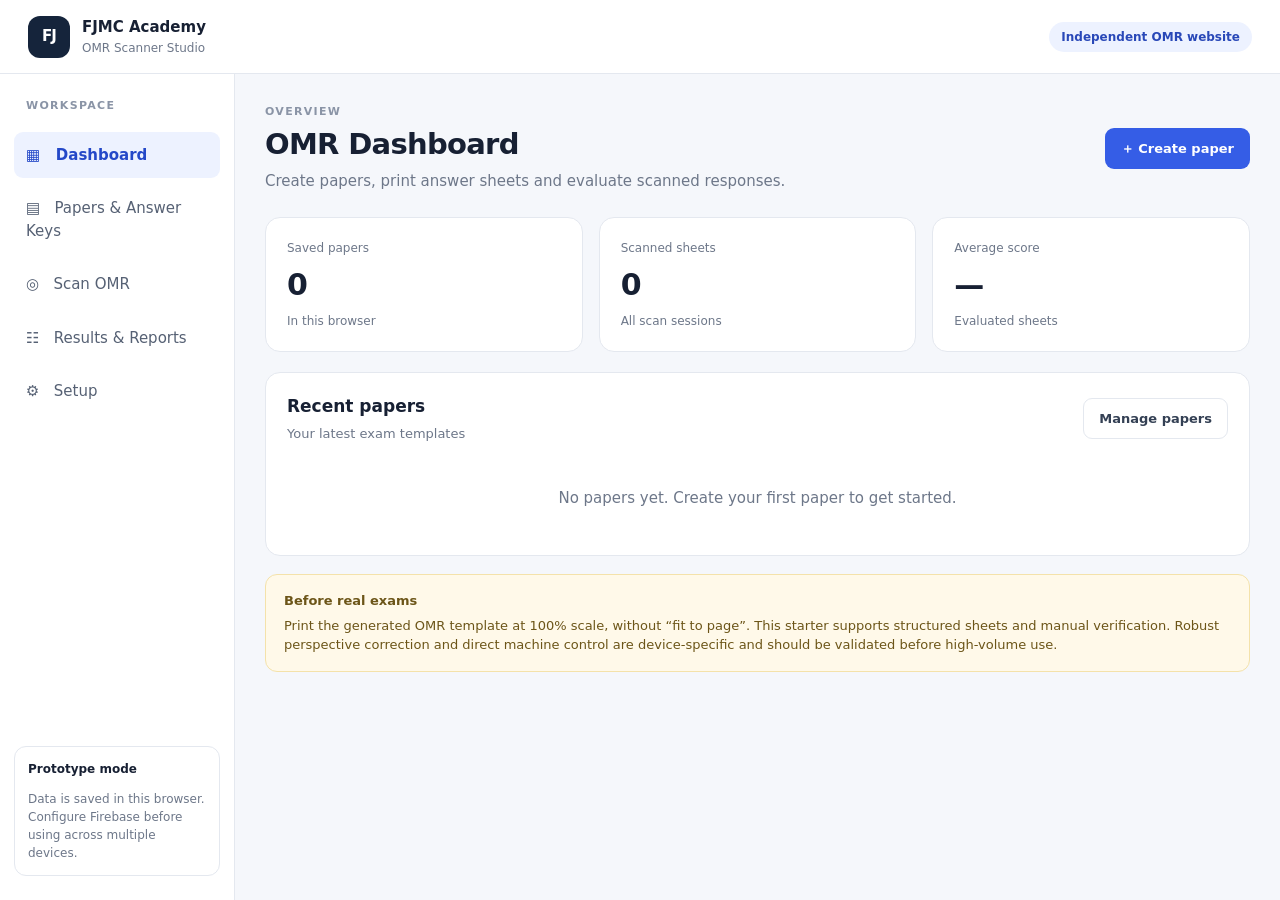
==== commit 7aa33d37: "Add files via upload" ====
--- a/index.html
+++ b/index.html
@@ -1,1661 +1,84 @@
-﻿<!DOCTYPE html>
-<html lang="en">
-<head>
-    <meta charset="UTF-8">
-    <meta name="viewport" content="width=device-width, initial-scale=1.0">
-
-    <title>FJMC Academy | Mathematics & Competitive Exams</title>
-
-    <link rel="stylesheet" href="style.css">
-</head>
-
-<body>
-
-<a href="#contact" class="enquiry-btn">Enquiry Now</a> 
-
-<!-- ================= NAVBAR ================= -->
-
-<header class="navbar">
-
-    <div class="logo">
-        <span>FJMC</span> Academy
-    </div>
-
-    <nav id="navMenu">
-        <a href="#home">Home</a>
-        <a href="#courses">Courses</a>
-        <a href="#about">About</a>
-        <a href="#features">Why Us</a>
-        <a href="#contact">Contact</a>
-        <a href="login.html">Student Login</a>
-    </nav>
-
-    <button class="menu-btn" onclick="toggleMenu()">☰</button>
-
-</header>
-
-<!-- ANNOUNCEMENT TICKER -->
-<section class="announcement-section">
-
-    <div class="announcement-title">
-        📢 Announcements
-    </div>
-       <div class="announcement-box">
-        <div class="announcement-track" id="announcementTrack">
-            <span>🎓 New Batch Starting Soon — Class 11th & 12th Mathematics</span>
-            <span>📚 CSIR NET Mathematics New Batch — Admissions Open</span>
-            <span>🔥 GATE Mathematics Course — Enroll Now</span>
-            <span>📢 New Lectures & Study Material Available</span>
-        </div>
-    </div>
-
-</section>
-
-<!-- =========================
-     FJMC ACADEMY POSTER SLIDER
-========================= -->
-
-<section class="poster-section">
-
-    <div class="poster-slider" id="posterSlider">
-
-        <!-- LEFT BUTTON -->
-        <button
-            type="button"
-            class="poster-btn poster-left"
-            id="posterPrev">
-            &#10094;
-        </button>
-
-
-        <!-- POSTER -->
-        <img
-            id="posterImage"
-            src="posters/1.jpg"
-            alt="FJMC Academy Poster"
-        >
-
-
-        <!-- RIGHT BUTTON -->
-        <button
-            type="button"
-            class="poster-btn poster-right"
-            id="posterNext">
-            &#10095;
-        </button>
-
-    </div>
-
-</section>
-
-
-<style>
-
-.poster-slider {
-    position: relative;
-    width: 100%;
-    max-width: 1000px;
-    margin: auto;
-    overflow: hidden;
-}
-
-.poster-slider img {
-    width: 100%;
-    height: auto;
-    display: block;
-}
-
-
-/* BUTTON */
-
-.poster-btn {
-    position: absolute;
-
-    top: 50%;
-    transform: translateY(-50%);
-
-    width: 45px;
-    height: 60px;
-
-    border: none;
-    border-radius: 8px;
-
-    background: rgba(0, 0, 0, 0.55);
-
-    color: white;
-
-    font-size: 32px;
-    font-weight: bold;
-
-    cursor: pointer;
-
-    z-index: 10;
-}
-
-
-/* LEFT */
-
-.poster-left {
-    left: 15px;
-}
-
-
-/* RIGHT */
-
-.poster-right {
-    right: 15px;
-}
-
-
-/* BUTTON HOVER */
-
-.poster-btn:hover {
-    background: rgba(0, 0, 0, 0.85);
-}
-
-
-/* MOBILE */
-
-@media (max-width: 600px) {
-
-    .poster-btn {
-        width: 35px;
-        height: 50px;
-        font-size: 25px;
-    }
-
-    .poster-left {
-        left: 8px;
-    }
-
-    .poster-right {
-        right: 8px;
-    }
-
-}
-
-</style>
-
-
-<script>
-
-(function () {
-
-    /* =========================
-       POSTER LIST
-    ========================= */
-
-    const posters = [
-
-        "posters/1.jpg",
-        "posters/3.jpg",
-        "posters/4.jpg",
-        "posters/5.jpg",
-        "posters/6.jpg",
-        "posters/7.jpg"
-
-    ];
-
-
-    let currentPoster = 0;
-
-    let isMouseOverPoster = false;
-
-
-    const slider =
-        document.getElementById("posterSlider");
-
-    const posterImage =
-        document.getElementById("posterImage");
-
-    const previousButton =
-        document.getElementById("posterPrev");
-
-    const nextButton =
-        document.getElementById("posterNext");
-
-
-    /* =========================
-       SHOW POSTER
-    ========================= */
-
-    function showPoster() {
-
-        posterImage.src =
-            posters[currentPoster];
-
-    }
-
-
-    /* =========================
-       NEXT
-    ========================= */
-
-    function nextPoster() {
-
-        currentPoster++;
-
-        if (currentPoster >= posters.length) {
-
-            currentPoster = 0;
-
-        }
-
-        showPoster();
-
-    }
-
-
-    /* =========================
-       PREVIOUS
-    ========================= */
-
-    function previousPoster() {
-
-        currentPoster--;
-
-        if (currentPoster < 0) {
-
-            currentPoster = posters.length - 1;
-
-        }
-
-        showPoster();
-
-    }
-
-
-    /* =========================
-       CURSOR ENTER
-       
-       POSTER PAR CURSOR AAYA
-       → SLIDER PAUSE
-    ========================= */
-
-    slider.addEventListener("mouseenter", function () {
-
-        isMouseOverPoster = true;
-
-    });
-
-
-    /* =========================
-       CURSOR LEAVE
-       
-       CURSOR BAHAR GAYA
-       → SLIDER RESUME
-    ========================= */
-
-    slider.addEventListener("mouseleave", function () {
-
-        isMouseOverPoster = false;
-
-    });
-
-
-    /* =========================
-       LEFT BUTTON
-    ========================= */
-
-    previousButton.addEventListener("click", function () {
-
-        previousPoster();
-
-    });
-
-
-    /* =========================
-       RIGHT BUTTON
-    ========================= */
-
-    nextButton.addEventListener("click", function () {
-
-        nextPoster();
-
-    });
-
-
-    /* =========================
-       AUTO SLIDE
-
-       EVERY 5 SECONDS
-
-       BUT:
-       CURSOR POSTER PAR HAI
-       TO CHANGE NAHI HOGA
-    ========================= */
-
-    setInterval(function () {
-
-        if (isMouseOverPoster) {
-
-            return;
-
-        }
-
-        nextPoster();
-
-    }, 5000);
-
-
-    /* FIRST POSTER */
-
-    showPoster();
-
-})();
-
-</script>
-
-<!-- ================= HERO ================= -->
-
-<section class="hero" id="home">
-
-    <div class="hero-content">
-
-        <p class="small-title">WELCOME TO FJMC ACADEMY</p>
-
-        <h1>
-            Learn Mathematics.<br>
-            <span>Build Your Future.</span>
-        </h1>
-
-        <p>
-            Quality Mathematics education for school students
-            and competitive examinations.
-        </p>
-
-        <div class="hero-buttons">
-
-            <a href="#courses" class="btn primary">
-                Explore Courses
-            </a>
-
-            <a href="#contact" class="btn secondary">
-                Enquire Now
-            </a>
-
-        </div>
-
-    </div>
-
-</section>
-
-
-<!-- ================= COURSES ================= -->
-
-<section class="courses section" id="courses">
-
-    <div class="section-heading">
-
-        <p>OUR COURSES</p>
-
-        <h2>Choose Your Course</h2>
-
-        <span>
-            Learn from basic concepts to advanced problem solving.
-        </span>
-
-    </div>
-    <div class="course-card">
-
-    <div class="course-icon">📐</div>
-
-    <h3>Class 9th & 10th</h3>
-
-    <p>
-        Complete Mathematics preparation with
-        concepts, examples and practice.
-    </p>
-
-    <a href="class9-10.html" class="learn-more">
-        Learn More →
-    </a>
-
-    </div>
-
-
-        <div class="course-card">
-
-            <div class="course-icon">🎓</div>
-
-            <h3>Class 11th & 12th</h3>
-
-            <p>
-                Board examination preparation with
-                advanced mathematical concepts.
-            </p>
-
-            <a href="#contact">Learn More →</a>
-
-        </div>
-
-
-        <div class="course-card">
-
-            <div class="course-icon">🧮</div>
-
-            <h3>CSIR NET Mathematics</h3>
-
-            <p>
-                Complete preparation for CSIR UGC NET
-                Mathematical Sciences.
-            </p>
-
-            <a href="#contact">Learn More →</a>
-
-        </div>
-
-
-        <div class="course-card">
-
-            <div class="course-icon">🚀</div>
-
-            <h3>GATE Mathematics</h3>
-
-            <p>
-                Conceptual learning and problem-solving
-                for GATE Mathematics.
-            </p>
-
-            <a href="#contact">Learn More →</a>
-
-        </div>
-
-
-        <div class="course-card">
-
-            <div class="course-icon">🏆</div>
-
-            <h3>IIT JAM</h3>
-
-            <p>
-                Structured preparation for IIT JAM
-                Mathematical Sciences.
-            </p>
-
-            <a href="#contact">Learn More →</a>
-
-        </div>
-
-
-        <div class="course-card">
-
-            <div class="course-icon">🔬</div>
-
-            <h3>TIFR Mathematics</h3>
-
-            <p>
-                Advanced mathematics and problem-solving
-                for TIFR entrance preparation.
-            </p>
-
-            <a href="#contact">Learn More →</a>
-
-        </div>
-
-    </div>
-
-</section>
-
-
-<!-- ================= ABOUT ================= -->
-
-<section class="about section" id="about">
-
-    <div class="about-image">
-
-        <div class="about-box">
-            <strong>FJMC</strong>
-            <span>Academy</span>
-        </div>
-
-    </div>
-
-
-    <div class="about-content">
-
-        <p class="small-title">ABOUT FJMC ACADEMY</p>
-
-        <h2>
-            Mathematics Made
-            <span>Simple & Powerful</span>
-        </h2>
-
-        <p>
-            FJMC Academy is focused on developing strong
-            mathematical fundamentals, logical thinking and
-            problem-solving skills.
-        </p>
-
-        <p>
-            Our teaching methodology combines conceptual
-            understanding with regular practice and
-            examination-oriented preparation.
-        </p>
-
-
-        <div class="about-points">
-
-            <div>✓ Concept-based teaching</div>
-            <div>✓ Regular practice</div>
-            <div>✓ Doubt solving</div>
-            <div>✓ Exam-oriented preparation</div>
-
-        </div>
-
-    </div>
-
-</section>
-
-
-<!-- ================= FEATURES ================= -->
-
-<section class="features section" id="features">
-
-    <div class="section-heading">
-
-        <p>WHY FJMC ACADEMY?</p>
-
-        <h2>Why Students Choose Us</h2>
-
-    </div>
-
-
-    <div class="feature-container">
-
-        <div class="feature">
-            <span>01</span>
-            <h3>Strong Concepts</h3>
-            <p>
-                We focus on understanding mathematics
-                instead of memorising formulas.
-            </p>
-        </div>
-
-
-        <div class="feature">
-            <span>02</span>
-            <h3>Personal Attention</h3>
-            <p>
-                Students receive proper guidance and
-                doubt-solving support.
-            </p>
-        </div>
-
-
-        <div class="feature">
-            <span>03</span>
-            <h3>Regular Practice</h3>
-            <p>
-                Practice problems help students develop
-                confidence and accuracy.
-            </p>
-        </div>
-
-
-        <div class="feature">
-            <span>04</span>
-            <h3>Online Learning</h3>
-            <p>
-                Learn mathematics conveniently through
-                online classes.
-            </p>
-        </div>
-
-    </div>
-
-</section>
-
-
-<!-- ================= STATS ================= -->
-
-<section class="stats">
-
-    <div>
-        <strong>100+</strong>
-        <span>Students</span>
-    </div>
-
-    <div>
-        <strong>10+</strong>
-        <span>Courses</span>
-    </div>
-
-    <div>
-        <strong>5+</strong>
-        <span>Years Experience</span>
-    </div>
-
-    <div>
-        <strong>100%</strong>
-        <span>Focus on Learning</span>
-    </div>
-
-</section>
-
-
-<!-- =====================================================
-     FJMC ACADEMY - TOP RANKERS / RESULTS
-     पूरा code केवल index.html में लगाएं
-===================================================== -->
-
-<section id="fjmc-rankers-section">
-
-<style>
-
-/* ==============================
-   MAIN SECTION
-============================== */
-
-#fjmc-rankers-section {
-    width: 100%;
-    box-sizing: border-box;
-    padding: 60px 20px;
-    background: #f6f8f7;
-    text-align: center;
-    font-family: Arial, sans-serif;
-}
-
-#fjmc-rankers-section *,
-#fjmc-rankers-section *::before,
-#fjmc-rankers-section *::after {
-    box-sizing: border-box;
-}
-
-
-/* HEADING */
-
-#fjmc-rankers-section .rankers-title {
-    margin: 0;
-    color: #1b4332;
-    font-size: 32px;
-    font-weight: 700;
-}
-
-#fjmc-rankers-section .rankers-subtitle {
-    margin: 10px 0 30px;
-    color: #666;
-    font-size: 16px;
-}
-
-
-/* ==============================
-   SLIDER
-============================== */
-
-#fjmc-rankers-section .ranker-slider {
-    width: 100%;
-    max-width: 650px;
-    margin: auto;
-}
-
-
-/* CARD */
-
-#fjmc-rankers-section .ranker-card {
-    background: white;
-    border-radius: 18px;
-    overflow: hidden;
-    box-shadow: 0 8px 25px rgba(0,0,0,0.15);
-    cursor: pointer;
-    transition: transform 0.3s ease;
-}
-
-#fjmc-rankers-section .ranker-card:hover {
-    transform: translateY(-3px);
-}
-
-
-/* ==============================
-   PHOTO
-============================== */
-
-#fjmc-rankers-section .ranker-photo-box {
-    width: 100%;
-    height: 430px;
-    background: #eeeeee;
-    display: flex;
-    align-items: center;
-    justify-content: center;
-}
-
-#fjmc-rankers-section #rankerPhoto {
-    width: 100%;
-    height: 100%;
-    object-fit: contain;
-    display: block;
-}
-
-
-/* ==============================
-   STUDENT INFORMATION
-============================== */
-
-#fjmc-rankers-section .ranker-info {
-    padding: 25px 30px 30px;
-}
-
-
-/* RANK */
-
-#fjmc-rankers-section .ranker-rank {
-    display: inline-block;
-    padding: 8px 22px;
-    background: #1b4332;
-    color: white;
-    border-radius: 30px;
-    font-size: 18px;
-    font-weight: bold;
-    margin-bottom: 12px;
-}
-
-
-/* NAME */
-
-#fjmc-rankers-section #rankerName {
-    margin: 5px 0 8px;
-    color: #222;
-    font-size: 26px;
-}
-
-
-/* EXAM */
-
-#fjmc-rankers-section #rankerExam {
-    margin: 0 0 15px;
-    color: #1b4332;
-    font-size: 18px;
-    font-weight: bold;
-}
-
-
-/* ==============================
-   DESCRIPTION
-============================== */
-
-#fjmc-rankers-section .description-box {
-    position: relative;
-    margin-top: 10px;
-}
-
-
-/*
-   Description initially limited.
-   Click करने पर पूरा text खुलेगा.
-*/
-
-#fjmc-rankers-section #rankerDescription {
-    margin: 0;
-    color: #444;
-    font-size: 16px;
-    line-height: 1.8;
-    text-align: left;
-
-    max-height: 58px;
-    overflow: hidden;
-
-    cursor: pointer;
-
-    transition: max-height 0.4s ease;
-}
-
-
-/* OPEN DESCRIPTION */
-
-#fjmc-rankers-section #rankerDescription.open {
-    max-height: 500px;
-}
-
-
-/* CLICK MESSAGE */
-
-#fjmc-rankers-section .read-description {
-    display: block;
-    margin-top: 8px;
-    color: #1b4332;
-    font-size: 14px;
-    font-weight: bold;
-    cursor: pointer;
-}
-
-
-/* ==============================
-   DOTS
-============================== */
-
-#fjmc-rankers-section .ranker-dots {
-    margin-top: 20px;
-}
-
-#fjmc-rankers-section .ranker-dot {
-    display: inline-block;
-    width: 10px;
-    height: 10px;
-    margin: 0 5px;
-    border-radius: 50%;
-    background: #bbb;
-    cursor: pointer;
-}
-
-#fjmc-rankers-section .ranker-dot.active {
-    background: #1b4332;
-}
-
-
-/* ==============================
-   ABOUT FJMC
-============================== */
-
-#fjmc-about {
-    max-width: 900px;
-    margin: 50px auto;
-    padding: 20px;
-    text-align: center;
-}
-
-#fjmc-about h2 {
-    color: #1b4332;
-    font-size: 30px;
-    margin-bottom: 20px;
-}
-
-#fjmc-about p {
-    color: #444;
-    font-size: 16px;
-    line-height: 1.8;
-    margin-bottom: 15px;
-}
-
-
-/* ==============================
-   MOBILE
-============================== */
-
-@media (max-width: 600px) {
-
-    #fjmc-rankers-section {
-        padding: 40px 12px;
-    }
-
-    #fjmc-rankers-section .rankers-title {
-        font-size: 25px;
-    }
-
-    #fjmc-rankers-section .ranker-photo-box {
-        height: 340px;
-    }
-
-    #fjmc-rankers-section .ranker-info {
-        padding: 20px;
-    }
-
-    #fjmc-rankers-section #rankerName {
-        font-size: 22px;
-    }
-
-    #fjmc-rankers-section #rankerDescription {
-        font-size: 15px;
-    }
-}
-
-</style>
-
-
-<!-- ==============================
-     TITLE
-============================== -->
-
-<h2 class="rankers-title">
-    🏆 FJMC Academy – Our Achievers
-</h2>
-
-<p class="rankers-subtitle">
-    Celebrating the success of our students
-</p>
-
-
-<!-- ==============================
-     SLIDER CARD
-============================== -->
-
-<div class="ranker-slider">
-
-    <div class="ranker-card" id="rankerCard">
-
-        <!-- PHOTO -->
-
-        <div class="ranker-photo-box">
-
-            <img
-                id="rankerPhoto"
-                src="./rankers/1.jpg"
-                alt="FJMC Academy Student"
-            >
-
-        </div>
-
-
-        <!-- INFORMATION -->
-
-        <div class="ranker-info">
-
-            <div
-                id="rankerRank"
-                class="ranker-rank"
-            >
-                AIR 1
-            </div>
-
-
-            <h3 id="rankerName">
-                Student Name
-            </h3>
-
-
-            <h4 id="rankerExam">
-                CSIR NET Mathematics
-            </h4>
-
-
-            <!-- DESCRIPTION -->
-
-            <div class="description-box">
-
-                <p id="rankerDescription">
-                    I am thankful to FJMC Academy and our teachers
-                    for their valuable guidance, conceptual teaching
-                    and continuous academic support. The teachers
-                    helped me strengthen my mathematical concepts
-                    and prepare systematically for the examination.
-                </p>
-
-                <span
-                    id="readDescription"
-                    class="read-description"
-                >
-                    Click to read full description
-                </span>
-
-            </div>
-
-        </div>
-
-    </div>
-
-
-    <!-- DOTS -->
-
-    <div
-        id="rankerDots"
-        class="ranker-dots"
-    ></div>
-
-</div>
-
-
-<!-- ==============================
-     ABOUT FJMC ACADEMY
-============================== -->
-
-<section id="fjmc-about">
-
-    <h2>
-        About FJMC Academy
-    </h2>
-
-    <p>
-        FJMC Academy is dedicated to providing quality Mathematics
-        education with a strong focus on conceptual clarity,
-        problem-solving skills and systematic preparation.
-    </p>
-
-    <p>
-        Our teachers guide students through Mathematics with
-        clear explanations, regular practice and examination-oriented
-        preparation. We focus on developing strong mathematical
-        foundations and confidence in problem solving.
-    </p>
-
-    <p>
-        FJMC Academy provides Mathematics preparation for school
-        students and competitive examinations including CSIR NET,
-        GATE, IIT JAM and TIFR.
-    </p>
-
-</section>
-
-
-<!-- =====================================================
-     JAVASCRIPT
-     केवल इसी HTML के अंदर
-===================================================== -->
-
-<script>
-
-(function () {
-
-    /* =========================================
-       STUDENT DATA
-       फोटो का नाम अपने actual filename से मिलाएं
-    ========================================= */
-
-    const students = [
-
-        {
-            photo: "./rankers/1.jpg",
-            rank: "AIR 1",
-            name: "Student Name 1",
-            exam: "CSIR NET Mathematics",
-            description:
-            "I am thankful to FJMC Academy and our teachers for their valuable guidance, conceptual teaching and continuous academic support. The systematic preparation helped me understand Mathematics better and improve my examination performance."
-        },
-
-        {
-            photo: "./rankers/3.jpg",
-            rank: "AIR 2",
-            name: "Student Name 2",
-            exam: "GATE Mathematics",
-            description:
-            "The teachers at FJMC Academy explained difficult mathematical concepts in a simple and understandable manner. Regular practice and proper guidance helped me prepare confidently for the examination."
-        },
-
-        {
-            photo: "./rankers/4.jpg",
-            rank: "AIR 3",
-            name: "Student Name 3",
-            exam: "CSIR NET Mathematics",
-            description:
-            "FJMC Academy provided me with a structured learning environment and continuous guidance. The conceptual approach to Mathematics helped me develop a better understanding of difficult topics."
-        },
-
-        {
-            photo: "./rankers/5.jpg",
-            rank: "AIR 5",
-            name: "Student Name 4",
-            exam: "IIT JAM Mathematics",
-            description:
-            "Regular classes, problem-solving practice and guidance from the teachers helped me prepare systematically. I am grateful to FJMC Academy for its academic support."
-        },
-
-        {
-            photo: "./rankers/6.jpg",
-            rank: "AIR 7",
-            name: "Student Name 5",
-            exam: "TIFR Mathematics",
-            description:
-            "The conceptual teaching and regular problem-solving sessions helped me strengthen my mathematical foundation and approach examination problems with greater confidence."
-        },
-
-        {
-            photo: "./rankers/7.jpg",
-            rank: "AIR 9",
-            name: "Student Name 6",
-            exam: "CSIR NET Mathematics",
-            description:
-            "I am grateful to FJMC Academy and the teachers for their guidance and continuous support throughout my preparation."
-        },
-
-        {
-            photo: "./rankers/student7.jpg",
-            rank: "AIR 12",
-            name: "Student Name 7",
-            exam: "GATE Mathematics",
-            description:
-            "The structured preparation and regular practice helped me improve my mathematical concepts and examination skills."
-        },
-
-        {
-            photo: "./rankers/student8.jpg",
-            rank: "AIR 15",
-            name: "Student Name 8",
-            exam: "CSIR NET Mathematics",
-            description:
-            "The teachers provided clear explanations and useful guidance that helped me prepare consistently for the examination."
-        },
-
-        {
-            photo: "./rankers/student9.jpg",
-            rank: "AIR 18",
-            name: "Student Name 9",
-            exam: "IIT JAM Mathematics",
-            description:
-            "Conceptual clarity and regular practice were important parts of my preparation at FJMC Academy."
-        },
-
-        {
-            photo: "./rankers/student10.jpg",
-            rank: "AIR 21",
-            name: "Student Name 10",
-            exam: "CSIR NET Mathematics",
-            description:
-            "The academic guidance and problem-solving practice helped me improve my preparation and mathematical understanding."
-        }
-
-    ];
-
-
-    /* =========================================
-       ELEMENTS
-    ========================================= */
-
-    const photo =
-        document.getElementById("rankerPhoto");
-
-    const rank =
-        document.getElementById("rankerRank");
-
-    const name =
-        document.getElementById("rankerName");
-
-    const exam =
-        document.getElementById("rankerExam");
-
-    const description =
-        document.getElementById("rankerDescription");
-
-    const readDescription =
-        document.getElementById("readDescription");
-
-    const card =
-        document.getElementById("rankerCard");
-
-    const dotsContainer =
-        document.getElementById("rankerDots");
-
-
-    let currentStudent = 0;
-
-    let timer = null;
-
-    let isPaused = false;
-
-
-    /* =========================================
-       CREATE DOTS AUTOMATICALLY
-    ========================================= */
-
-    students.forEach(function (student, index) {
-
-        const dot =
-            document.createElement("span");
-
-        dot.className = "ranker-dot";
-
-        dot.addEventListener("click", function () {
-
-            currentStudent = index;
-
-            showStudent(currentStudent);
-
-        });
-
-        dotsContainer.appendChild(dot);
-
-    });
-
-
-    /* =========================================
-       SHOW STUDENT
-    ========================================= */
-
-    function showStudent(index) {
-
-        const student =
-            students[index];
-
-
-        photo.src =
-            student.photo;
-
-        photo.alt =
-            student.name + " - FJMC Academy";
-
-
-        rank.textContent =
-            student.rank;
-
-
-        name.textContent =
-            student.name;
-
-
-        exam.textContent =
-            student.exam;
-
-
-        description.textContent =
-            student.description;
-
-
-        /* Close description when new student appears */
-
-        description.classList.remove("open");
-
-        readDescription.textContent =
-            "Click to read full description";
-
-
-        /* Active dot */
-
-        const dots =
-            document.querySelectorAll(".ranker-dot");
-
-        dots.forEach(function (dot) {
-
-            dot.classList.remove("active");
-
-        });
-
-        if (dots[index]) {
-
-            dots[index].classList.add("active");
-
-        }
-
-    }
-
-
-    /* =========================================
-       START AUTO SLIDER
-       EXACTLY 5 SECONDS
-    ========================================= */
-
-    function startSlider() {
-
-        if (timer !== null) {
-            clearInterval(timer);
-        }
-
-
-        timer = setInterval(function () {
-
-            if (isPaused) {
-                return;
-            }
-
-
-            currentStudent++;
-
-
-            if (currentStudent >= students.length) {
-
-                currentStudent = 0;
-
-            }
-
-
-            showStudent(currentStudent);
-
-        }, 5000);
-
-    }
-
-
-    /* =========================================
-       STOP WHEN CURSOR IS ON CARD
-    ========================================= */
-
-    card.addEventListener("mouseenter", function () {
-
-        isPaused = true;
-
-    });
-
-
-    /* =========================================
-       START AGAIN WHEN CURSOR LEAVES
-    ========================================= */
-
-    card.addEventListener("mouseleave", function () {
-
-        isPaused = false;
-
-    });
-
-
-    /* =========================================
-       MOBILE TOUCH
-    ========================================= */
-
-    card.addEventListener("touchstart", function () {
-
-        isPaused = true;
-
-    });
-
-
-    card.addEventListener("touchend", function () {
-
-        setTimeout(function () {
-
-            isPaused = false;
-
-        }, 1000);
-
-    });
-
-
-    /* =========================================
-       DESCRIPTION CLICK
-    ========================================= */
-
-    description.addEventListener("click", function () {
-
-        description.classList.toggle("open");
-
-
-        if (description.classList.contains("open")) {
-
-            readDescription.textContent =
-                "Click to close description";
-
-        } else {
-
-            readDescription.textContent =
-                "Click to read full description";
-
-        }
-
-    });
-
-
-    readDescription.addEventListener("click", function () {
-
-        description.classList.toggle("open");
-
-
-        if (description.classList.contains("open")) {
-
-            readDescription.textContent =
-                "Click to close description";
-
-        } else {
-
-            readDescription.textContent =
-                "Click to read full description";
-
-        }
-
-    });
-
-
-    /* =========================================
-       FIRST STUDENT
-    ========================================= */
-
-    showStudent(0);
-
-
-    /* =========================================
-       START SLIDER
-    ========================================= */
-
-    startSlider();
-
-
-})();
-
-</script>
-
-</section>
-<!-- ================= TESTIMONIALS ================= -->
-
-<section class="testimonials section">
-
-    <div class="section-heading">
-
-        <p>STUDENT REVIEWS</p>
-
-        <h2>What Students Say</h2>
-
-    </div>
-
-
-    <div class="testimonial-container">
-
-        <div class="testimonial">
-
-            <div class="stars">★★★★★</div>
-
-            <p>
-                "The concepts are explained very clearly.
-                Mathematics became much easier after joining
-                the classes."
-            </p>
-
-            <h4>Student</h4>
-
-        </div>
-
-
-        <div class="testimonial">
-
-            <div class="stars">★★★★★</div>
-
-            <p>
-                "The teaching focuses on concepts and
-                problem solving. Doubts are also explained
-                properly."
-            </p>
-
-            <h4>Student</h4>
-
-        </div>
-
-
-        <div class="testimonial">
-
-            <div class="stars">★★★★★</div>
-
-            <p>
-                "Very useful classes for mathematics
-                preparation and competitive examinations."
-            </p>
-
-            <h4>Student</h4>
-
-        </div>
-
-    </div>
-
-</section>
-
-
-<!-- ================= CONTACT ================= -->
-
-
-
-
-<section class="contact section" id="contact">
-
-    <div class="contact-content">
-
-        <p class="small-title">GET IN TOUCH</p>
-
-        <h2>Start Your Learning Journey</h2>
-
-        <p>
-            Fill the form and we will contact you regarding the course.
-        </p>
-
-        <div class="contact-info">
-
-<!-- INSTAGRAM -->
-<p>
-    <svg width="22" height="22" viewBox="0 0 24 24"
-         style="vertical-align:middle; margin-right:7px;">
-
-        <defs>
-            <linearGradient id="instagramGradient"
-                x1="0%" y1="100%" x2="100%" y2="0%">
-                <stop offset="0%" style="stop-color:#FFDC80"/>
-                <stop offset="25%" style="stop-color:#F77737"/>
-                <stop offset="50%" style="stop-color:#E1306C"/>
-                <stop offset="75%" style="stop-color:#C13584"/>
-                <stop offset="100%" style="stop-color:#833AB4"/>
-            </linearGradient>
-        </defs>
-
-        <rect x="2" y="2" width="20" height="20" rx="6"
-              fill="url(#instagramGradient)"/>
-
-        <circle cx="12" cy="12" r="4.5"
-                fill="none"
-                stroke="white"
-                stroke-width="2"/>
-
-        <circle cx="17.5" cy="6.5" r="1.3"
-                fill="white"/>
-
-    </svg>
-
-    Instagram:
-
-    <a href="https://www.instagram.com/fjmc_academy/"
-       target="_blank">
-        @fjmc_academy
-    </a>
-</p>
-
-
-<!-- WHATSAPP -->
-<p>
-    <svg width="22" height="22" viewBox="0 0 24 24"
-         style="vertical-align:middle; margin-right:7px;">
-
-        <circle cx="12" cy="12" r="10"
-                fill="#25D366"/>
-
-        <path d="M7.5 17.5l1-3
-                 a6.5 6.5 0 1 1 2.5 2.5
-                 l-3.5.5z"
-              fill="white"/>
-
-        <path d="M9.5 8.5
-                 c.3-.5.7-.5 1-.1
-                 l1 1.4
-                 c.2.3.2.6-.1.8
-                 l-.6.5
-                 c.5 1 1.3 1.8 2.3 2.3
-                 l.5-.6
-                 c.2-.3.5-.3.8-.1
-                 l1.4 1
-                 c.4.3.3.7-.1 1
-                 -.5.3-1 .3-1.5.1
-                 -1.7-.6-3.8-2.7-4.4-4.4
-                 -.2-.6-.2-1.2.1-1.9z"
-              fill="#25D366"/>
-
-    </svg>
-
-    WhatsApp:
-
-    <a href="https://wa.me/917976753219"
-       target="_blank">
-        +91 7976753219
-    </a>
-</p>
-
-
-<!-- GMAIL -->
-<p>
-    <svg width="22" height="22" viewBox="0 0 24 24"
-         style="vertical-align:middle; margin-right:7px;">
-
-        <rect x="2" y="4" width="20" height="16"
-              rx="2" fill="white"
-              stroke="#EA4335"
-              stroke-width="1.5"/>
-
-        <path d="M3 6l9 8 9-8"
-              fill="none"
-              stroke="#EA4335"
-              stroke-width="2"/>
-
-        <path d="M3 18V6"
-              stroke="#4285F4"
-              stroke-width="2"/>
-
-        <path d="M21 18V6"
-              stroke="#34A853"
-              stroke-width="2"/>
-
-    </svg>
-
-    Email:
-
-    <a href="mailto:fjmcacademy1008@gmail.com">
-        fjmcacademy1008@gmail.com
-    </a>
-</p>
-        </div>
-
-    </div>
-
-
-<form action="https://formspree.io/f/mwlpkybg" method="POST">
-
-    <input
-        type="text"
-        name="name"
-        placeholder="Your Name"
-        required
-    >
-
-    <input
-        type="tel"
-        name="phone"
-        placeholder="Mobile Number"
-        required
-    >
-
-    <select name="course" required>
-        <option value="">Select Course</option>
-
-        <option>Class 9th & 10th</option>
-        <option>Class 11th & 12th</option>
-        <option>CSIR NET Mathematics</option>
-        <option>GATE Mathematics</option>
-        <option>IIT JAM</option>
-        <option>TIFR Mathematics</option>
-    </select>
-
-    <textarea
-        name="message"
-        placeholder="Your Message">
-    </textarea>
-
-    <button type="submit" class="btn primary">
-        Send Enquiry
-    </button>
-
-</form>
-
-</section>
-
-
-<!-- ================= FOOTER ================= -->
-
-<footer>
-
-    <div class="footer-logo">
-        FJMC Academy
-    </div>
-
-    <p>
-        Mathematics | CSIR NET | GATE | IIT JAM | TIFR
-    </p>
-
-    <div class="footer-links">
-
-        <a href="#home">Home</a>
-        <a href="#courses">Courses</a>
-        <a href="#about">About</a>
-        <a href="#contact">Contact</a>
-
-    </div>
-
-    <p class="copyright">
-        © 2026 FJMC Academy. All Rights Reserved.
-    </p>
-
+<!doctype html>
+<html lang="en">
+<head>
+<meta charset="utf-8"><meta name="viewport" content="width=device-width,initial-scale=1">
+<title>FJMC Academy | OMR Scanner</title>
+<link rel="stylesheet" href="styles.css">
+</head>
+<body>
+<header class="topbar">
+  <div class="brand"><div class="brandmark">FJ</div><div><strong>FJMC Academy</strong><small>OMR Scanner Studio</small></div></div>
+  <span class="pill">Independent OMR website</span>
+</header>
+<div class="shell">
+<aside class="sidebar">
+  <div class="side-label">WORKSPACE</div>
+  <button class="nav active" data-view="dashboard">▦ &nbsp; Dashboard</button>
+  <button class="nav" data-view="papers">▤ &nbsp; Papers & Answer Keys</button>
+  <button class="nav" data-view="scan">◎ &nbsp; Scan OMR</button>
+  <button class="nav" data-view="results">☷ &nbsp; Results & Reports</button>
+  <button class="nav" data-view="settings">⚙ &nbsp; Setup</button>
+  <div class="side-note"><strong>Prototype mode</strong><p>Data is saved in this browser. Configure Firebase before using across multiple devices.</p></div>
+</aside>
+<main class="main">
+<section class="view active" id="view-dashboard">
+  <div class="page-heading"><div><p class="eyebrow">OVERVIEW</p><h1>OMR Dashboard</h1><p class="muted">Create papers, print answer sheets and evaluate scanned responses.</p></div><button class="primary" data-goto="papers">＋ Create paper</button></div>
+  <div class="stats"><article class="stat"><span>Saved papers</span><strong id="statPapers">0</strong><small>In this browser</small></article><article class="stat"><span>Scanned sheets</span><strong id="statSheets">0</strong><small>All scan sessions</small></article><article class="stat"><span>Average score</span><strong id="statAverage">—</strong><small>Evaluated sheets</small></article></div>
+  <div class="panel"><div class="panel-head"><div><h2>Recent papers</h2><p class="muted">Your latest exam templates</p></div><button class="secondary" data-goto="papers">Manage papers</button></div><div id="recentPapers" class="empty">No papers yet. Create your first paper to get started.</div></div>
+  <div class="notice"><strong>Before real exams</strong><p>Print the generated OMR template at 100% scale, without “fit to page”. This starter supports structured sheets and manual verification. Robust perspective correction and direct machine control are device-specific and should be validated before high-volume use.</p></div>
+</section>
+<section class="view" id="view-papers">
+  <div class="page-heading"><div><p class="eyebrow">EXAM SETUP</p><h1>Papers & Answer Keys</h1><p class="muted">Create 25–200 question papers or import a PDF as a reference.</p></div></div>
+  <div class="panel">
+    <h2>Create a paper</h2>
+    <form id="paperForm" class="form-grid">
+      <label class="span2">Paper title<input id="paperTitle" required placeholder="e.g. CSIR NET Real Analysis Mock Test"></label>
+      <label>Exam / course<input id="paperExam" placeholder="CSIR NET"></label>
+      <label>Batch<input id="paperBatch" placeholder="Batch 1"></label>
+      <label>Number of questions<select id="questionCount"><option>25</option><option>50</option><option>75</option><option selected>100</option><option>125</option><option>150</option><option>175</option><option>200</option></select></label>
+      <label>Marks for correct answer<input id="positiveMarks" type="number" step="0.25" value="2" required></label>
+      <label>Negative marks per wrong answer<input id="negativeMarks" type="number" step="0.25" value="0.5" min="0" required></label>
+      <label class="span2">Upload question paper / solutions PDF (optional)<input id="paperPdf" type="file" accept="application/pdf"><small class="hint">The PDF is stored locally in this prototype. Text extraction/OCR is not automatically treated as a verified answer key.</small></label>
+      <div class="span2"><button class="primary" type="submit">Create paper & set answer key</button></div>
+    </form>
+  </div>
+  <div class="panel" id="answerEditor" hidden>
+    <div class="panel-head"><div><h2 id="answerEditorTitle">Answer key</h2><p class="muted">Choose the correct option for each question. Unset answers are ignored until completed.</p></div><button id="saveKey" class="primary">Save answer key</button></div>
+    <div id="answerGrid" class="answer-grid"></div>
+    <div class="toolbar"><button id="printOmr" class="secondary">Print blank OMR sheet</button><button id="exportKey" class="secondary">Export answer key JSON</button></div>
+  </div>
+  <div class="panel"><div class="panel-head"><div><h2>Saved papers</h2><p class="muted">Select a paper to edit its answer key or print sheets.</p></div></div><div id="paperList" class="empty">No saved papers yet.</div></div>
+</section>
+<section class="view" id="view-scan">
+  <div class="page-heading"><div><p class="eyebrow">RESPONSE CAPTURE</p><h1>Scan OMR sheets</h1><p class="muted">Use phone camera, upload a photo, or import exported files from a compatible OMR scanner.</p></div></div>
+  <div class="panel">
+    <form id="scanForm" class="form-grid">
+      <label class="span2">Choose exam paper<select id="scanPaper" required><option value="">Create a paper first</option></select></label>
+      <label>Student ID / roll number<input id="studentId" required placeholder="e.g. FJMC-001"></label>
+      <label>Student name (optional)<input id="studentName" placeholder="Student name"></label>
+      <label class="span2">Upload sheet image or scanner-exported image<input id="omrImage" type="file" accept="image/*" capture="environment"></label>
+      <label class="span2">Bulk scanner import (CSV with columns studentId,studentName,answers; answers like ABCD... or comma-separated)<input id="bulkFile" type="file" accept=".csv,text/csv"></label>
+      <div class="span2"><button class="primary" type="submit">Open answer review</button></div>
+    </form>
+    <div id="imageReview" class="image-review" hidden><img id="previewImage" alt="Uploaded OMR sheet preview"><div><strong>Image loaded</strong><p class="muted">For this starter, confirm the detected answers in the review grid below. The image is not automatically graded from arbitrary camera angles.</p></div></div>
+  </div>
+  <div class="panel" id="responseEditor" hidden>
+    <div class="panel-head"><div><h2>Review student answers</h2><p class="muted">Verify every response before saving the result.</p></div><button id="saveResponse" class="primary">Evaluate & save result</button></div>
+    <div id="responseGrid" class="answer-grid"></div>
+  </div>
+  <div class="panel"><h2>Machine compatibility</h2><p class="muted">This web app can import scanner-exported images and CSV response files. Direct USB/serial control and proprietary scanner formats require the exact manufacturer/model, driver and output specification.</p></div>
+</section>
+<section class="view" id="view-results">
+  <div class="page-heading"><div><p class="eyebrow">PERFORMANCE</p><h1>Results & Reports</h1><p class="muted">Review scores, export CSV, and print reports.</p></div><button class="secondary" id="exportResults">Export results CSV</button></div>
+  <div class="panel"><div id="resultsTable" class="empty">No evaluated sheets yet.</div></div>
+</section>
+<section class="view" id="view-settings">
+  <div class="page-heading"><div><p class="eyebrow">CONFIGURATION</p><h1>Setup & deployment</h1></div></div>
+  <div class="panel"><h2>Firebase configuration (optional for prototype)</h2><p class="muted">This downloadable starter stores data in browser localStorage. To share papers/results between admins and devices, create a Firebase project, enable Authentication, Firestore and Storage, then connect a backend-enabled version with security rules.</p><p><strong>Never place service-account private keys in frontend JavaScript.</strong></p><div class="notice"><strong>Privacy note</strong><p>Do not upload real student records to a shared or public device while using local prototype storage. Use authenticated access and restrictive Firestore/Storage rules before production.</p></div></div>
+  <div class="panel"><h2>Export / backup</h2><p class="muted">Download all paper and result metadata stored in this browser.</p><button class="primary" id="backupAll">Download full JSON backup</button> <button class="danger" id="clearData">Clear local prototype data</button></div>
+</section>
+</main>
+</div>
+<div id="toast" role="status"></div>
+<script src="app.js"></script>
+</body></html>
--- a/styles.css
+++ b/styles.css
@@ -0,0 +1,2 @@
+:root{--navy:#15243b;--blue:#355de6;--ink:#172033;--muted:#6d7789;--line:#e4e8ef;--bg:#f5f7fb;--white:#fff;--green:#087f5b;--red:#b42318}*{box-sizing:border-box}body{margin:0;background:var(--bg);color:var(--ink);font:15px/1.5 Inter,system-ui,-apple-system,Segoe UI,sans-serif}.topbar{height:74px;background:#fff;border-bottom:1px solid var(--line);display:flex;align-items:center;justify-content:space-between;padding:0 28px;position:sticky;top:0;z-index:5}.brand{display:flex;align-items:center;gap:12px}.brandmark{background:var(--navy);color:#fff;font-weight:800;border-radius:12px;width:42px;height:42px;display:grid;place-items:center;letter-spacing:-1px}.brand strong,.brand small{display:block}.brand small{color:var(--muted);font-size:12px}.pill{background:#edf2ff;color:#2948b8;border-radius:30px;padding:6px 12px;font-size:12px;font-weight:650}.shell{display:grid;grid-template-columns:235px 1fr;min-height:calc(100vh - 74px)}.sidebar{background:#fff;border-right:1px solid var(--line);padding:24px 14px;display:flex;flex-direction:column;gap:7px}.side-label,.eyebrow{font-size:11px;font-weight:800;letter-spacing:1.3px;color:#8a94a6}.side-label{padding:0 12px 10px}.nav{border:0;background:transparent;text-align:left;color:#566174;padding:12px;border-radius:9px;font:inherit;cursor:pointer}.nav:hover,.nav.active{background:#edf2ff;color:#2448c8;font-weight:700}.side-note{margin-top:auto;border:1px solid var(--line);border-radius:12px;padding:13px;font-size:12px;color:var(--muted)}.side-note strong{color:var(--ink)}.side-note p{margin-bottom:0}.main{padding:30px;max-width:1400px;width:100%;margin:0 auto}.view{display:none}.view.active{display:block}.page-heading{display:flex;align-items:center;justify-content:space-between;gap:18px;margin-bottom:24px}.page-heading h1{margin:2px 0 4px;font-size:29px;letter-spacing:-.7px}.page-heading p{margin:0}.muted{color:var(--muted)}.primary,.secondary,.danger{border:1px solid transparent;border-radius:9px;padding:10px 15px;font:inherit;font-size:13px;font-weight:750;cursor:pointer}.primary{background:var(--blue);color:white}.primary:hover{background:#2448c8}.secondary{background:white;border-color:var(--line);color:#344054}.danger{background:#fff1f0;color:var(--red);border-color:#ffd7d3}.stats{display:grid;grid-template-columns:repeat(3,minmax(0,1fr));gap:16px;margin-bottom:20px}.stat,.panel{background:white;border:1px solid var(--line);border-radius:15px;padding:21px}.stat span,.stat small{display:block;color:var(--muted);font-size:12px}.stat strong{display:block;font-size:30px;margin:5px 0;font-weight:800;letter-spacing:-1px}.panel{margin-bottom:18px}.panel h2{font-size:17px;margin:0 0 5px}.panel-head{display:flex;align-items:center;justify-content:space-between;gap:16px;margin-bottom:18px}.panel-head p{margin:0;font-size:13px}.empty{padding:25px 8px;color:var(--muted);text-align:center}.notice{background:#fff9e9;border:1px solid #f4e2aa;border-radius:12px;padding:16px 18px;margin:18px 0;color:#6c5518;font-size:13px}.notice p{margin:5px 0 0}.form-grid{display:grid;grid-template-columns:repeat(2,minmax(0,1fr));gap:16px;margin-top:18px}.form-grid label{display:flex;flex-direction:column;gap:6px;font-weight:650;font-size:13px}.form-grid input,.form-grid select{width:100%;padding:11px 12px;border:1px solid #d5dbe5;border-radius:8px;background:#fff;color:var(--ink);font:inherit;font-weight:400;min-width:0}.form-grid input:focus,.form-grid select:focus{outline:2px solid #c9d5ff;border-color:var(--blue)}.span2{grid-column:span 2}.hint{font-weight:400;color:var(--muted);font-size:12px}.answer-grid{display:grid;grid-template-columns:repeat(5,minmax(0,1fr));gap:8px}.answer-item{border:1px solid var(--line);border-radius:9px;padding:9px}.answer-item strong{display:block;font-size:12px;margin-bottom:6px}.options{display:flex;gap:7px;flex-wrap:wrap}.options label{font-size:12px;display:flex;gap:3px;align-items:center;cursor:pointer}.options input{accent-color:var(--blue)}.toolbar{display:flex;gap:10px;margin-top:20px;flex-wrap:wrap}.paper-row,.result-row{display:grid;grid-template-columns:1fr auto;align-items:center;gap:12px;border-top:1px solid var(--line);padding:14px 0}.paper-row:first-child,.result-row:first-child{border-top:0}.paper-row strong,.paper-row small{display:block}.paper-row small{color:var(--muted)}.row-actions{display:flex;gap:7px;flex-wrap:wrap}.row-actions button{padding:7px 10px;font-size:12px}.image-review{display:flex;align-items:center;gap:18px;margin-top:18px;padding:14px;border:1px solid var(--line);border-radius:12px}.image-review img{width:110px;max-height:150px;object-fit:contain;background:#f2f4f7;border-radius:8px}.image-review p{font-size:13px;margin:4px 0}.table-wrap{overflow-x:auto}table{border-collapse:collapse;width:100%;font-size:13px}th,td{text-align:left;border-bottom:1px solid var(--line);padding:11px 9px;white-space:nowrap}th{color:var(--muted);font-weight:700;background:#fafbfc}#toast{position:fixed;bottom:22px;left:50%;transform:translateX(-50%);background:#172033;color:#fff;padding:11px 18px;border-radius:10px;box-shadow:0 8px 30px #0002;display:none;z-index:20}.print-sheet{display:none}@media(max-width:850px){.shell{grid-template-columns:1fr}.sidebar{position:static;display:grid;grid-template-columns:repeat(3,1fr);padding:10px;gap:5px;border-right:0;border-bottom:1px solid var(--line)}.side-label,.side-note{display:none}.nav{text-align:center;padding:9px 4px;font-size:12px}.main{padding:18px}.stats{grid-template-columns:1fr}.answer-grid{grid-template-columns:repeat(3,minmax(0,1fr))}.topbar{padding:0 16px}.page-heading{align-items:flex-start;flex-direction:column}.page-heading h1{font-size:25px}}@media(max-width:480px){.answer-grid{grid-template-columns:repeat(2,minmax(0,1fr))}.form-grid{grid-template-columns:1fr}.span2{grid-column:span 1}.pill{display:none}.panel{padding:15px}.panel-head{align-items:flex-start;flex-direction:column}}
+@media print{body{background:#fff}.topbar,.sidebar,.main,.no-print{display:none!important}.print-sheet{display:block!important}.omr-print{font-family:Arial,sans-serif;color:#000;padding:8mm}.omr-head{text-align:center;border-bottom:2px solid #000;padding-bottom:8px}.omr-head h1{font-size:18px;margin:0}.omr-head p{margin:4px;font-size:10px}.omr-meta{display:flex;justify-content:space-between;margin:12px 0;font-size:11px}.omr-columns{display:grid;grid-template-columns:repeat(4,1fr);gap:8px}.omr-q{display:flex;align-items:center;gap:4px;font-size:9px;margin:0 0 6px;break-inside:avoid}.bubble{width:13px;height:13px;border:1px solid #000;border-radius:50%;display:inline-block;margin-left:2px}.corner{position:absolute;width:12px;height:12px;background:#000}.corner.tl{top:8mm;left:8mm}.corner.tr{top:8mm;right:8mm}.corner.bl{bottom:8mm;left:8mm}.corner.br{bottom:8mm;right:8mm}}
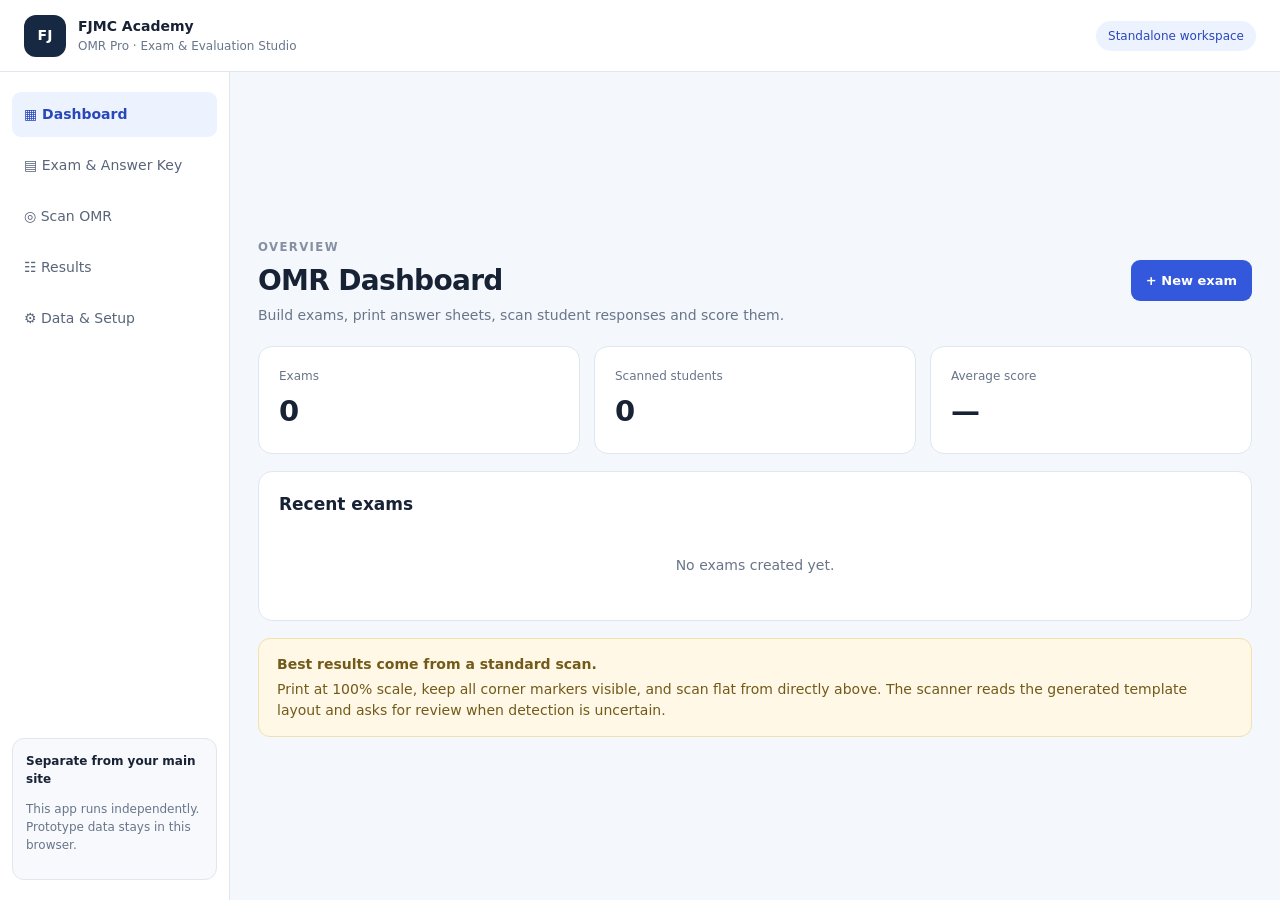
==== commit 2028a163: "Add files via upload" ====
--- a/index.html
+++ b/index.html
@@ -1,84 +1,42 @@
 <!doctype html>
-<html lang="en">
-<head>
-<meta charset="utf-8"><meta name="viewport" content="width=device-width,initial-scale=1">
-<title>FJMC Academy | OMR Scanner</title>
-<link rel="stylesheet" href="styles.css">
-</head>
+<html lang="en"><head><meta charset="utf-8"><meta name="viewport" content="width=device-width,initial-scale=1">
+<title>FJMC Academy OMR Pro</title><link rel="stylesheet" href="styles.css"></head>
 <body>
-<header class="topbar">
-  <div class="brand"><div class="brandmark">FJ</div><div><strong>FJMC Academy</strong><small>OMR Scanner Studio</small></div></div>
-  <span class="pill">Independent OMR website</span>
-</header>
-<div class="shell">
+<header class="top"><div class="logo">FJ</div><div class="brand"><b>FJMC Academy</b><span>OMR Pro · Exam & Evaluation Studio</span></div><span class="tag">Standalone workspace</span></header>
+<div class="layout">
 <aside class="sidebar">
-  <div class="side-label">WORKSPACE</div>
-  <button class="nav active" data-view="dashboard">▦ &nbsp; Dashboard</button>
-  <button class="nav" data-view="papers">▤ &nbsp; Papers & Answer Keys</button>
-  <button class="nav" data-view="scan">◎ &nbsp; Scan OMR</button>
-  <button class="nav" data-view="results">☷ &nbsp; Results & Reports</button>
-  <button class="nav" data-view="settings">⚙ &nbsp; Setup</button>
-  <div class="side-note"><strong>Prototype mode</strong><p>Data is saved in this browser. Configure Firebase before using across multiple devices.</p></div>
-</aside>
-<main class="main">
-<section class="view active" id="view-dashboard">
-  <div class="page-heading"><div><p class="eyebrow">OVERVIEW</p><h1>OMR Dashboard</h1><p class="muted">Create papers, print answer sheets and evaluate scanned responses.</p></div><button class="primary" data-goto="papers">＋ Create paper</button></div>
-  <div class="stats"><article class="stat"><span>Saved papers</span><strong id="statPapers">0</strong><small>In this browser</small></article><article class="stat"><span>Scanned sheets</span><strong id="statSheets">0</strong><small>All scan sessions</small></article><article class="stat"><span>Average score</span><strong id="statAverage">—</strong><small>Evaluated sheets</small></article></div>
-  <div class="panel"><div class="panel-head"><div><h2>Recent papers</h2><p class="muted">Your latest exam templates</p></div><button class="secondary" data-goto="papers">Manage papers</button></div><div id="recentPapers" class="empty">No papers yet. Create your first paper to get started.</div></div>
-  <div class="notice"><strong>Before real exams</strong><p>Print the generated OMR template at 100% scale, without “fit to page”. This starter supports structured sheets and manual verification. Robust perspective correction and direct machine control are device-specific and should be validated before high-volume use.</p></div>
+<button class="nav active" data-tab="dashboard">▦ Dashboard</button><button class="nav" data-tab="paper">▤ Exam & Answer Key</button><button class="nav" data-tab="scan">◎ Scan OMR</button><button class="nav" data-tab="results">☷ Results</button><button class="nav" data-tab="settings">⚙ Data & Setup</button>
+<div class="aside-note"><b>Separate from your main site</b><p>This app runs independently. Prototype data stays in this browser.</p></div></aside>
+<main>
+<section class="tab active" id="tab-dashboard"><div class="heading"><div><small>OVERVIEW</small><h1>OMR Dashboard</h1><p>Build exams, print answer sheets, scan student responses and score them.</p></div><button class="primary" data-open="paper">+ New exam</button></div>
+<div class="stats"><div><span>Exams</span><b id="nExams">0</b></div><div><span>Scanned students</span><b id="nScans">0</b></div><div><span>Average score</span><b id="avg">—</b></div></div>
+<div class="panel"><h2>Recent exams</h2><div id="recent" class="empty">No exams created yet.</div></div>
+<div class="callout"><b>Best results come from a standard scan.</b><p>Print at 100% scale, keep all corner markers visible, and scan flat from directly above. The scanner reads the generated template layout and asks for review when detection is uncertain.</p></div>
 </section>
-<section class="view" id="view-papers">
-  <div class="page-heading"><div><p class="eyebrow">EXAM SETUP</p><h1>Papers & Answer Keys</h1><p class="muted">Create 25–200 question papers or import a PDF as a reference.</p></div></div>
-  <div class="panel">
-    <h2>Create a paper</h2>
-    <form id="paperForm" class="form-grid">
-      <label class="span2">Paper title<input id="paperTitle" required placeholder="e.g. CSIR NET Real Analysis Mock Test"></label>
-      <label>Exam / course<input id="paperExam" placeholder="CSIR NET"></label>
-      <label>Batch<input id="paperBatch" placeholder="Batch 1"></label>
-      <label>Number of questions<select id="questionCount"><option>25</option><option>50</option><option>75</option><option selected>100</option><option>125</option><option>150</option><option>175</option><option>200</option></select></label>
-      <label>Marks for correct answer<input id="positiveMarks" type="number" step="0.25" value="2" required></label>
-      <label>Negative marks per wrong answer<input id="negativeMarks" type="number" step="0.25" value="0.5" min="0" required></label>
-      <label class="span2">Upload question paper / solutions PDF (optional)<input id="paperPdf" type="file" accept="application/pdf"><small class="hint">The PDF is stored locally in this prototype. Text extraction/OCR is not automatically treated as a verified answer key.</small></label>
-      <div class="span2"><button class="primary" type="submit">Create paper & set answer key</button></div>
-    </form>
-  </div>
-  <div class="panel" id="answerEditor" hidden>
-    <div class="panel-head"><div><h2 id="answerEditorTitle">Answer key</h2><p class="muted">Choose the correct option for each question. Unset answers are ignored until completed.</p></div><button id="saveKey" class="primary">Save answer key</button></div>
-    <div id="answerGrid" class="answer-grid"></div>
-    <div class="toolbar"><button id="printOmr" class="secondary">Print blank OMR sheet</button><button id="exportKey" class="secondary">Export answer key JSON</button></div>
-  </div>
-  <div class="panel"><div class="panel-head"><div><h2>Saved papers</h2><p class="muted">Select a paper to edit its answer key or print sheets.</p></div></div><div id="paperList" class="empty">No saved papers yet.</div></div>
+<section class="tab" id="tab-paper"><div class="heading"><div><small>EXAM BUILDER</small><h1>Exam & Answer Key</h1><p>Create an MCQ or MSQ paper, or upload a PDF as reference.</p></div></div>
+<div class="panel"><h2>Exam details</h2><form id="examForm" class="grid">
+<label class="wide">Exam name *<input id="examName" required placeholder="CSIR NET Mathematical Sciences Mock Test"></label>
+<label>Exam date *<input id="examDate" type="date" required></label><label>Exam paper ID *<input id="paperId" required placeholder="FJMC-MATH-001"></label>
+<label>Subject / course<input id="subject" placeholder="Mathematical Sciences"></label><label>Batch / class<input id="batch" placeholder="Batch 1"></label>
+<label>Questions<select id="count"><option>25</option><option>50</option><option>75</option><option selected>100</option><option>125</option><option>150</option><option>175</option><option>200</option></select></label>
+<label>Default question type<select id="defaultType"><option value="MCQ">MCQ — one correct option</option><option value="MSQ">MSQ — multiple correct options</option></select></label>
+<label>Correct marks<input id="positive" type="number" step="0.25" value="2" min="0" required></label><label>Wrong answer marks<input id="negative" type="number" step="0.25" value="0.5" min="0" required></label>
+<label class="wide">Question paper / solutions PDF (optional)<input id="pdf" type="file" accept="application/pdf"><small>For this version, the PDF is stored as local metadata only; questions and key are entered/verified below. Automatic PDF extraction is not assumed to be accurate.</small></label>
+<div class="wide"><button class="primary">Create exam & edit key</button></div></form></div>
+<div class="panel" id="keyPanel" hidden><div class="panel-head"><div><h2 id="keyTitle">Answer key editor</h2><p>MCQ = exactly one correct option. MSQ = select every correct option.</p></div><button class="primary" id="saveKey">Save exam & key</button></div><div class="toolbar"><button class="secondary" id="allMCQ">Set all MCQ</button><button class="secondary" id="allMSQ">Set all MSQ</button><button class="secondary" id="printSheet">Print blank student OMR</button><button class="secondary" id="exportKey">Export key JSON</button></div><div id="keyGrid" class="key-grid"></div></div>
+<div class="panel"><h2>Saved exams</h2><div id="examList" class="empty">No exams yet.</div></div>
 </section>
-<section class="view" id="view-scan">
-  <div class="page-heading"><div><p class="eyebrow">RESPONSE CAPTURE</p><h1>Scan OMR sheets</h1><p class="muted">Use phone camera, upload a photo, or import exported files from a compatible OMR scanner.</p></div></div>
-  <div class="panel">
-    <form id="scanForm" class="form-grid">
-      <label class="span2">Choose exam paper<select id="scanPaper" required><option value="">Create a paper first</option></select></label>
-      <label>Student ID / roll number<input id="studentId" required placeholder="e.g. FJMC-001"></label>
-      <label>Student name (optional)<input id="studentName" placeholder="Student name"></label>
-      <label class="span2">Upload sheet image or scanner-exported image<input id="omrImage" type="file" accept="image/*" capture="environment"></label>
-      <label class="span2">Bulk scanner import (CSV with columns studentId,studentName,answers; answers like ABCD... or comma-separated)<input id="bulkFile" type="file" accept=".csv,text/csv"></label>
-      <div class="span2"><button class="primary" type="submit">Open answer review</button></div>
-    </form>
-    <div id="imageReview" class="image-review" hidden><img id="previewImage" alt="Uploaded OMR sheet preview"><div><strong>Image loaded</strong><p class="muted">For this starter, confirm the detected answers in the review grid below. The image is not automatically graded from arbitrary camera angles.</p></div></div>
-  </div>
-  <div class="panel" id="responseEditor" hidden>
-    <div class="panel-head"><div><h2>Review student answers</h2><p class="muted">Verify every response before saving the result.</p></div><button id="saveResponse" class="primary">Evaluate & save result</button></div>
-    <div id="responseGrid" class="answer-grid"></div>
-  </div>
-  <div class="panel"><h2>Machine compatibility</h2><p class="muted">This web app can import scanner-exported images and CSV response files. Direct USB/serial control and proprietary scanner formats require the exact manufacturer/model, driver and output specification.</p></div>
+<section class="tab" id="tab-scan"><div class="heading"><div><small>STUDENT RESPONSE CAPTURE</small><h1>Scan OMR</h1><p>Upload a flat scan/photo of the printed FJMC template. Student responses are captured separately from the answer key.</p></div></div>
+<div class="panel"><form id="scanForm" class="grid">
+<label class="wide">Exam paper<select id="scanExam" required></select></label>
+<label>Student name *<input id="studentName" required placeholder="Full name"></label><label>Roll number *<input id="roll" required placeholder="FJMC20261001"></label>
+<label>Exam date<input id="scanDate" type="date"></label><label>Exam paper ID<input id="scanPaperId" readonly></label>
+<label class="wide">Upload OMR image (phone camera or scanner image) *<input id="scanImage" type="file" accept="image/*" capture="environment" required><small>Automatic reading works best with a straight, full-page scan of the generated template. Skewed photos may need manual confirmation.</small></label>
+<div class="wide"><button class="primary">Read student answers</button></div></form>
+<div id="scanStatus" class="status" hidden></div><div id="scanPreviewWrap" hidden><img id="scanPreview" alt="Uploaded OMR preview"></div></div>
+<div class="panel" id="reviewPanel" hidden><div class="panel-head"><div><h2>Detected student answers</h2><p>These answers come from the uploaded image, not from the answer key. Review and correct any uncertain detections.</p></div><button class="primary" id="evaluate">Evaluate & save result</button></div><div id="responseGrid" class="key-grid"></div></div>
+<div class="panel"><h2>Machine scanner import</h2><p>For an OMR machine, use exported CSV with columns <code>examPaperId,studentName,rollNumber,answers</code>. The answers field can be a string like <code>ACBD</code> for MCQ or comma-separated selections like <code>A|C,B|D,A</code> for MSQ. Machine-specific proprietary formats need a model-specific adapter.</p><input id="machineCsv" type="file" accept=".csv,text/csv"><button class="secondary" id="importCsv">Import scanner CSV</button></div>
 </section>
-<section class="view" id="view-results">
-  <div class="page-heading"><div><p class="eyebrow">PERFORMANCE</p><h1>Results & Reports</h1><p class="muted">Review scores, export CSV, and print reports.</p></div><button class="secondary" id="exportResults">Export results CSV</button></div>
-  <div class="panel"><div id="resultsTable" class="empty">No evaluated sheets yet.</div></div>
-</section>
-<section class="view" id="view-settings">
-  <div class="page-heading"><div><p class="eyebrow">CONFIGURATION</p><h1>Setup & deployment</h1></div></div>
-  <div class="panel"><h2>Firebase configuration (optional for prototype)</h2><p class="muted">This downloadable starter stores data in browser localStorage. To share papers/results between admins and devices, create a Firebase project, enable Authentication, Firestore and Storage, then connect a backend-enabled version with security rules.</p><p><strong>Never place service-account private keys in frontend JavaScript.</strong></p><div class="notice"><strong>Privacy note</strong><p>Do not upload real student records to a shared or public device while using local prototype storage. Use authenticated access and restrictive Firestore/Storage rules before production.</p></div></div>
-  <div class="panel"><h2>Export / backup</h2><p class="muted">Download all paper and result metadata stored in this browser.</p><button class="primary" id="backupAll">Download full JSON backup</button> <button class="danger" id="clearData">Clear local prototype data</button></div>
-</section>
-</main>
-</div>
-<div id="toast" role="status"></div>
-<script src="app.js"></script>
-</body></html>+<section class="tab" id="tab-results"><div class="heading"><div><small>MARKING & REPORTS</small><h1>Results</h1><p>Marks, MCQ/MSQ comparison, student details and exports.</p></div><button class="secondary" id="exportResults">Export CSV</button></div><div class="panel"><div id="results" class="empty">No results yet.</div></div></section>
+<section class="tab" id="tab-settings"><div class="heading"><div><small>CONFIGURATION</small><h1>Data & Setup</h1></div></div><div class="panel"><h2>Local data and backup</h2><p>Current version stores exams and results in this browser's local storage. It does not sync between phones or computers.</p><button class="primary" id="backup">Download JSON backup</button> <button class="danger" id="clear">Clear all local data</button></div><div class="panel"><h2>Before production use</h2><ul><li>Add secure login and roles.</li><li>Use Firebase or another backend with access rules for shared data.</li><li>Validate the automatic OMR reader with actual printed sheets and scanner samples.</li><li>PDF parsing/OCR and direct USB machine control require additional components.</li></ul><p><b>Privacy:</b> use sample data only on shared/public computers.</p></div></section>
+</main></div><div id="toast"></div><script src="app.js"></script></body></html>
--- a/styles.css
+++ b/styles.css
@@ -1,2 +1,2 @@
-:root{--navy:#15243b;--blue:#355de6;--ink:#172033;--muted:#6d7789;--line:#e4e8ef;--bg:#f5f7fb;--white:#fff;--green:#087f5b;--red:#b42318}*{box-sizing:border-box}body{margin:0;background:var(--bg);color:var(--ink);font:15px/1.5 Inter,system-ui,-apple-system,Segoe UI,sans-serif}.topbar{height:74px;background:#fff;border-bottom:1px solid var(--line);display:flex;align-items:center;justify-content:space-between;padding:0 28px;position:sticky;top:0;z-index:5}.brand{display:flex;align-items:center;gap:12px}.brandmark{background:var(--navy);color:#fff;font-weight:800;border-radius:12px;width:42px;height:42px;display:grid;place-items:center;letter-spacing:-1px}.brand strong,.brand small{display:block}.brand small{color:var(--muted);font-size:12px}.pill{background:#edf2ff;color:#2948b8;border-radius:30px;padding:6px 12px;font-size:12px;font-weight:650}.shell{display:grid;grid-template-columns:235px 1fr;min-height:calc(100vh - 74px)}.sidebar{background:#fff;border-right:1px solid var(--line);padding:24px 14px;display:flex;flex-direction:column;gap:7px}.side-label,.eyebrow{font-size:11px;font-weight:800;letter-spacing:1.3px;color:#8a94a6}.side-label{padding:0 12px 10px}.nav{border:0;background:transparent;text-align:left;color:#566174;padding:12px;border-radius:9px;font:inherit;cursor:pointer}.nav:hover,.nav.active{background:#edf2ff;color:#2448c8;font-weight:700}.side-note{margin-top:auto;border:1px solid var(--line);border-radius:12px;padding:13px;font-size:12px;color:var(--muted)}.side-note strong{color:var(--ink)}.side-note p{margin-bottom:0}.main{padding:30px;max-width:1400px;width:100%;margin:0 auto}.view{display:none}.view.active{display:block}.page-heading{display:flex;align-items:center;justify-content:space-between;gap:18px;margin-bottom:24px}.page-heading h1{margin:2px 0 4px;font-size:29px;letter-spacing:-.7px}.page-heading p{margin:0}.muted{color:var(--muted)}.primary,.secondary,.danger{border:1px solid transparent;border-radius:9px;padding:10px 15px;font:inherit;font-size:13px;font-weight:750;cursor:pointer}.primary{background:var(--blue);color:white}.primary:hover{background:#2448c8}.secondary{background:white;border-color:var(--line);color:#344054}.danger{background:#fff1f0;color:var(--red);border-color:#ffd7d3}.stats{display:grid;grid-template-columns:repeat(3,minmax(0,1fr));gap:16px;margin-bottom:20px}.stat,.panel{background:white;border:1px solid var(--line);border-radius:15px;padding:21px}.stat span,.stat small{display:block;color:var(--muted);font-size:12px}.stat strong{display:block;font-size:30px;margin:5px 0;font-weight:800;letter-spacing:-1px}.panel{margin-bottom:18px}.panel h2{font-size:17px;margin:0 0 5px}.panel-head{display:flex;align-items:center;justify-content:space-between;gap:16px;margin-bottom:18px}.panel-head p{margin:0;font-size:13px}.empty{padding:25px 8px;color:var(--muted);text-align:center}.notice{background:#fff9e9;border:1px solid #f4e2aa;border-radius:12px;padding:16px 18px;margin:18px 0;color:#6c5518;font-size:13px}.notice p{margin:5px 0 0}.form-grid{display:grid;grid-template-columns:repeat(2,minmax(0,1fr));gap:16px;margin-top:18px}.form-grid label{display:flex;flex-direction:column;gap:6px;font-weight:650;font-size:13px}.form-grid input,.form-grid select{width:100%;padding:11px 12px;border:1px solid #d5dbe5;border-radius:8px;background:#fff;color:var(--ink);font:inherit;font-weight:400;min-width:0}.form-grid input:focus,.form-grid select:focus{outline:2px solid #c9d5ff;border-color:var(--blue)}.span2{grid-column:span 2}.hint{font-weight:400;color:var(--muted);font-size:12px}.answer-grid{display:grid;grid-template-columns:repeat(5,minmax(0,1fr));gap:8px}.answer-item{border:1px solid var(--line);border-radius:9px;padding:9px}.answer-item strong{display:block;font-size:12px;margin-bottom:6px}.options{display:flex;gap:7px;flex-wrap:wrap}.options label{font-size:12px;display:flex;gap:3px;align-items:center;cursor:pointer}.options input{accent-color:var(--blue)}.toolbar{display:flex;gap:10px;margin-top:20px;flex-wrap:wrap}.paper-row,.result-row{display:grid;grid-template-columns:1fr auto;align-items:center;gap:12px;border-top:1px solid var(--line);padding:14px 0}.paper-row:first-child,.result-row:first-child{border-top:0}.paper-row strong,.paper-row small{display:block}.paper-row small{color:var(--muted)}.row-actions{display:flex;gap:7px;flex-wrap:wrap}.row-actions button{padding:7px 10px;font-size:12px}.image-review{display:flex;align-items:center;gap:18px;margin-top:18px;padding:14px;border:1px solid var(--line);border-radius:12px}.image-review img{width:110px;max-height:150px;object-fit:contain;background:#f2f4f7;border-radius:8px}.image-review p{font-size:13px;margin:4px 0}.table-wrap{overflow-x:auto}table{border-collapse:collapse;width:100%;font-size:13px}th,td{text-align:left;border-bottom:1px solid var(--line);padding:11px 9px;white-space:nowrap}th{color:var(--muted);font-weight:700;background:#fafbfc}#toast{position:fixed;bottom:22px;left:50%;transform:translateX(-50%);background:#172033;color:#fff;padding:11px 18px;border-radius:10px;box-shadow:0 8px 30px #0002;display:none;z-index:20}.print-sheet{display:none}@media(max-width:850px){.shell{grid-template-columns:1fr}.sidebar{position:static;display:grid;grid-template-columns:repeat(3,1fr);padding:10px;gap:5px;border-right:0;border-bottom:1px solid var(--line)}.side-label,.side-note{display:none}.nav{text-align:center;padding:9px 4px;font-size:12px}.main{padding:18px}.stats{grid-template-columns:1fr}.answer-grid{grid-template-columns:repeat(3,minmax(0,1fr))}.topbar{padding:0 16px}.page-heading{align-items:flex-start;flex-direction:column}.page-heading h1{font-size:25px}}@media(max-width:480px){.answer-grid{grid-template-columns:repeat(2,minmax(0,1fr))}.form-grid{grid-template-columns:1fr}.span2{grid-column:span 1}.pill{display:none}.panel{padding:15px}.panel-head{align-items:flex-start;flex-direction:column}}
-@media print{body{background:#fff}.topbar,.sidebar,.main,.no-print{display:none!important}.print-sheet{display:block!important}.omr-print{font-family:Arial,sans-serif;color:#000;padding:8mm}.omr-head{text-align:center;border-bottom:2px solid #000;padding-bottom:8px}.omr-head h1{font-size:18px;margin:0}.omr-head p{margin:4px;font-size:10px}.omr-meta{display:flex;justify-content:space-between;margin:12px 0;font-size:11px}.omr-columns{display:grid;grid-template-columns:repeat(4,1fr);gap:8px}.omr-q{display:flex;align-items:center;gap:4px;font-size:9px;margin:0 0 6px;break-inside:avoid}.bubble{width:13px;height:13px;border:1px solid #000;border-radius:50%;display:inline-block;margin-left:2px}.corner{position:absolute;width:12px;height:12px;background:#000}.corner.tl{top:8mm;left:8mm}.corner.tr{top:8mm;right:8mm}.corner.bl{bottom:8mm;left:8mm}.corner.br{bottom:8mm;right:8mm}}
+:root{--ink:#182235;--muted:#68758a;--line:#e1e7ef;--blue:#3458dc;--bg:#f4f7fb;--green:#087f5b}*{box-sizing:border-box}body{margin:0;background:var(--bg);color:var(--ink);font:14px/1.5 Inter,system-ui,Segoe UI,sans-serif}.top{height:72px;background:white;border-bottom:1px solid var(--line);display:flex;align-items:center;padding:0 24px;gap:12px;position:sticky;top:0;z-index:4}.logo{width:42px;height:42px;border-radius:12px;background:#172942;color:white;display:grid;place-items:center;font-weight:900}.brand b,.brand span{display:block}.brand span{font-size:12px;color:var(--muted)}.tag{margin-left:auto;background:#edf2ff;color:#2847bb;border-radius:30px;padding:6px 12px;font-size:12px}.layout{display:grid;grid-template-columns:230px 1fr;min-height:calc(100vh - 72px)}.sidebar{background:white;border-right:1px solid var(--line);padding:20px 12px;display:flex;flex-direction:column;gap:6px}.nav{padding:12px;border:0;background:white;text-align:left;border-radius:9px;color:#596579;font:inherit;cursor:pointer}.nav.active,.nav:hover{background:#edf2ff;color:#2847bb;font-weight:750}.aside-note{margin-top:auto;background:#f7f9fc;border:1px solid var(--line);border-radius:12px;padding:13px;font-size:12px;color:var(--muted)}.aside-note b{color:var(--ink)}main{max-width:1400px;width:100%;padding:28px;margin:auto}.tab{display:none}.tab.active{display:block}.heading{display:flex;justify-content:space-between;align-items:center;gap:14px;margin-bottom:20px}.heading small{color:#8590a2;font-weight:800;letter-spacing:1.4px}.heading h1{font-size:28px;letter-spacing:-.7px;margin:3px 0}.heading p{color:var(--muted);margin:0}.primary,.secondary,.danger{border-radius:9px;padding:10px 14px;font:inherit;font-size:13px;font-weight:750;cursor:pointer;border:1px solid transparent}.primary{background:var(--blue);color:white}.secondary{background:white;border-color:var(--line);color:#344054}.danger{background:#fff0ef;color:#b42318;border-color:#ffd6d3}.stats{display:grid;grid-template-columns:repeat(3,1fr);gap:14px;margin-bottom:17px}.stats>div,.panel{background:white;border:1px solid var(--line);border-radius:14px;padding:20px}.stats span{display:block;color:var(--muted);font-size:12px}.stats b{display:block;font-size:29px;margin-top:5px}.panel{margin-bottom:17px}.panel h2{font-size:17px;margin:0 0 13px}.empty{text-align:center;color:var(--muted);padding:24px}.callout{background:#fff8e6;border:1px solid #f2e0ad;border-radius:12px;padding:15px 18px;color:#725a1a}.callout p{margin:4px 0 0}.grid{display:grid;grid-template-columns:repeat(2,minmax(0,1fr));gap:14px}.grid label{display:flex;flex-direction:column;gap:5px;font-size:13px;font-weight:700}.grid input,.grid select{padding:11px;border:1px solid #d4dce7;border-radius:8px;font:inherit;font-weight:400;min-width:0;background:white}.grid small{font-weight:400;color:var(--muted)}.wide{grid-column:1/-1}.panel-head{display:flex;align-items:center;justify-content:space-between;gap:15px;margin-bottom:14px}.panel-head h2{margin-bottom:4px}.panel-head p{margin:0;color:var(--muted);font-size:12px}.toolbar{display:flex;gap:8px;flex-wrap:wrap;margin-bottom:14px}.key-grid{display:grid;grid-template-columns:repeat(4,minmax(0,1fr));gap:9px}.qcard{border:1px solid var(--line);border-radius:9px;padding:10px}.qcard strong{display:block;font-size:12px;margin-bottom:7px}.qcard select{width:100%;border:1px solid var(--line);border-radius:7px;padding:7px;background:#fff}.checks{display:flex;flex-wrap:wrap;gap:7px}.checks label{font-size:12px;display:flex;align-items:center;gap:3px}.checks input{accent-color:var(--blue)}.exam-row{display:flex;justify-content:space-between;align-items:center;gap:12px;border-top:1px solid var(--line);padding:13px 0}.exam-row:first-child{border-top:0}.exam-row small{display:block;color:var(--muted)}.actions{display:flex;gap:6px;flex-wrap:wrap}.actions button{padding:7px 9px;font-size:12px}.status{background:#effaf5;border:1px solid #c5efdc;padding:12px;border-radius:9px;margin-top:12px}.status.warn{background:#fff8e6;border-color:#f2e0ad}.status.error{background:#fff0ef;border-color:#ffd6d3}#scanPreviewWrap{margin-top:12px}#scanPreview{max-width:220px;max-height:280px;object-fit:contain;border:1px solid var(--line);border-radius:8px}table{width:100%;border-collapse:collapse;font-size:12px}th,td{padding:10px 8px;border-bottom:1px solid var(--line);text-align:left;white-space:nowrap}th{background:#f8fafc;color:var(--muted)}.table-wrap{overflow:auto}#toast{display:none;position:fixed;bottom:20px;left:50%;transform:translateX(-50%);background:#172235;color:white;padding:11px 18px;border-radius:10px;z-index:9;box-shadow:0 5px 25px #0002}.print-area{display:none}@media(max-width:850px){.layout{grid-template-columns:1fr}.sidebar{display:grid;grid-template-columns:repeat(3,1fr);padding:8px;border-right:0;border-bottom:1px solid var(--line)}.nav{text-align:center;font-size:12px;padding:9px 2px}.aside-note{display:none}main{padding:16px}.heading{align-items:flex-start;flex-direction:column}.key-grid{grid-template-columns:repeat(2,minmax(0,1fr))}.stats{grid-template-columns:1fr}.panel{padding:15px}}@media(max-width:480px){.grid{grid-template-columns:1fr}.wide{grid-column:auto}.tag{display:none}.panel-head{align-items:flex-start;flex-direction:column}}
+@media print{body{background:white}.top,.layout{display:none!important}.print-area{display:block!important;font-family:Arial,sans-serif;padding:9mm;color:#000}.print-head{text-align:center;border-bottom:2px solid #000;padding-bottom:7px}.print-head h1{font-size:17px;margin:0}.print-head p{font-size:10px;margin:4px}.meta{display:grid;grid-template-columns:1fr 1fr;gap:10px;margin:12px 0;font-size:11px}.bubble-grid{display:grid;grid-template-columns:repeat(4,1fr);gap:7px 12px}.bubble-row{display:flex;align-items:center;gap:4px;font-size:9px;break-inside:avoid}.bubble{width:13px;height:13px;border:1px solid #000;border-radius:50%;display:inline-block;margin-left:2px}.reg{position:absolute;width:12px;height:12px;background:#000}.reg.a{top:8mm;left:8mm}.reg.b{top:8mm;right:8mm}.reg.c{bottom:8mm;left:8mm}.reg.d{bottom:8mm;right:8mm}.instructions{font-size:9px;margin-top:12px}.student-line{display:inline-block;min-width:150px;border-bottom:1px solid #000;height:14px}}
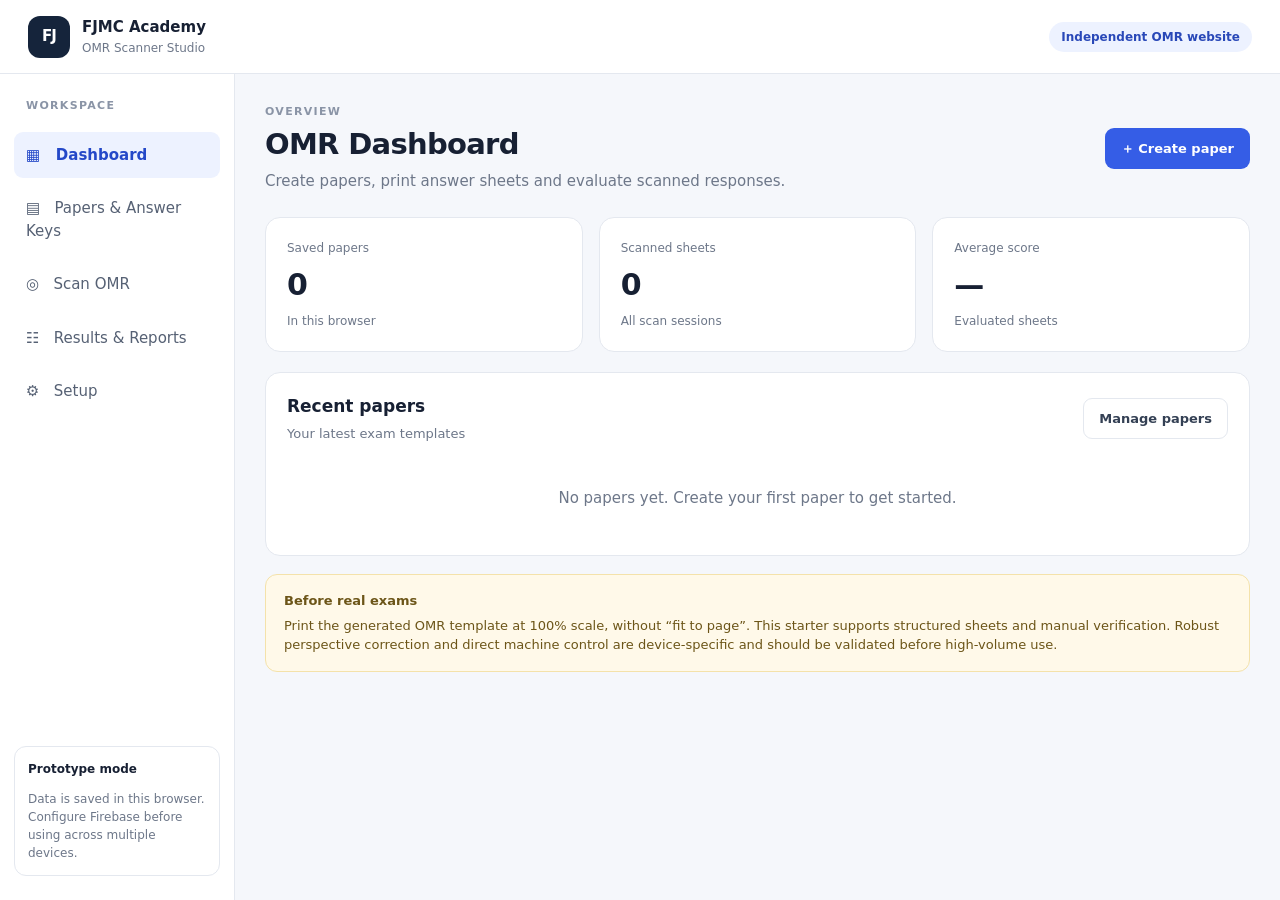
==== commit 17d9363b: "Add files via upload" ====
--- a/index.html
+++ b/index.html
@@ -1,42 +1,84 @@
 <!doctype html>
-<html lang="en"><head><meta charset="utf-8"><meta name="viewport" content="width=device-width,initial-scale=1">
-<title>FJMC Academy OMR Pro</title><link rel="stylesheet" href="styles.css"></head>
+<html lang="en">
+<head>
+<meta charset="utf-8"><meta name="viewport" content="width=device-width,initial-scale=1">
+<title>FJMC Academy | OMR Scanner</title>
+<link rel="stylesheet" href="styles.css">
+</head>
 <body>
-<header class="top"><div class="logo">FJ</div><div class="brand"><b>FJMC Academy</b><span>OMR Pro · Exam & Evaluation Studio</span></div><span class="tag">Standalone workspace</span></header>
-<div class="layout">
+<header class="topbar">
+  <div class="brand"><div class="brandmark">FJ</div><div><strong>FJMC Academy</strong><small>OMR Scanner Studio</small></div></div>
+  <span class="pill">Independent OMR website</span>
+</header>
+<div class="shell">
 <aside class="sidebar">
-<button class="nav active" data-tab="dashboard">▦ Dashboard</button><button class="nav" data-tab="paper">▤ Exam & Answer Key</button><button class="nav" data-tab="scan">◎ Scan OMR</button><button class="nav" data-tab="results">☷ Results</button><button class="nav" data-tab="settings">⚙ Data & Setup</button>
-<div class="aside-note"><b>Separate from your main site</b><p>This app runs independently. Prototype data stays in this browser.</p></div></aside>
-<main>
-<section class="tab active" id="tab-dashboard"><div class="heading"><div><small>OVERVIEW</small><h1>OMR Dashboard</h1><p>Build exams, print answer sheets, scan student responses and score them.</p></div><button class="primary" data-open="paper">+ New exam</button></div>
-<div class="stats"><div><span>Exams</span><b id="nExams">0</b></div><div><span>Scanned students</span><b id="nScans">0</b></div><div><span>Average score</span><b id="avg">—</b></div></div>
-<div class="panel"><h2>Recent exams</h2><div id="recent" class="empty">No exams created yet.</div></div>
-<div class="callout"><b>Best results come from a standard scan.</b><p>Print at 100% scale, keep all corner markers visible, and scan flat from directly above. The scanner reads the generated template layout and asks for review when detection is uncertain.</p></div>
+  <div class="side-label">WORKSPACE</div>
+  <button class="nav active" data-view="dashboard">▦ &nbsp; Dashboard</button>
+  <button class="nav" data-view="papers">▤ &nbsp; Papers & Answer Keys</button>
+  <button class="nav" data-view="scan">◎ &nbsp; Scan OMR</button>
+  <button class="nav" data-view="results">☷ &nbsp; Results & Reports</button>
+  <button class="nav" data-view="settings">⚙ &nbsp; Setup</button>
+  <div class="side-note"><strong>Prototype mode</strong><p>Data is saved in this browser. Configure Firebase before using across multiple devices.</p></div>
+</aside>
+<main class="main">
+<section class="view active" id="view-dashboard">
+  <div class="page-heading"><div><p class="eyebrow">OVERVIEW</p><h1>OMR Dashboard</h1><p class="muted">Create papers, print answer sheets and evaluate scanned responses.</p></div><button class="primary" data-goto="papers">＋ Create paper</button></div>
+  <div class="stats"><article class="stat"><span>Saved papers</span><strong id="statPapers">0</strong><small>In this browser</small></article><article class="stat"><span>Scanned sheets</span><strong id="statSheets">0</strong><small>All scan sessions</small></article><article class="stat"><span>Average score</span><strong id="statAverage">—</strong><small>Evaluated sheets</small></article></div>
+  <div class="panel"><div class="panel-head"><div><h2>Recent papers</h2><p class="muted">Your latest exam templates</p></div><button class="secondary" data-goto="papers">Manage papers</button></div><div id="recentPapers" class="empty">No papers yet. Create your first paper to get started.</div></div>
+  <div class="notice"><strong>Before real exams</strong><p>Print the generated OMR template at 100% scale, without “fit to page”. This starter supports structured sheets and manual verification. Robust perspective correction and direct machine control are device-specific and should be validated before high-volume use.</p></div>
 </section>
-<section class="tab" id="tab-paper"><div class="heading"><div><small>EXAM BUILDER</small><h1>Exam & Answer Key</h1><p>Create an MCQ or MSQ paper, or upload a PDF as reference.</p></div></div>
-<div class="panel"><h2>Exam details</h2><form id="examForm" class="grid">
-<label class="wide">Exam name *<input id="examName" required placeholder="CSIR NET Mathematical Sciences Mock Test"></label>
-<label>Exam date *<input id="examDate" type="date" required></label><label>Exam paper ID *<input id="paperId" required placeholder="FJMC-MATH-001"></label>
-<label>Subject / course<input id="subject" placeholder="Mathematical Sciences"></label><label>Batch / class<input id="batch" placeholder="Batch 1"></label>
-<label>Questions<select id="count"><option>25</option><option>50</option><option>75</option><option selected>100</option><option>125</option><option>150</option><option>175</option><option>200</option></select></label>
-<label>Default question type<select id="defaultType"><option value="MCQ">MCQ — one correct option</option><option value="MSQ">MSQ — multiple correct options</option></select></label>
-<label>Correct marks<input id="positive" type="number" step="0.25" value="2" min="0" required></label><label>Wrong answer marks<input id="negative" type="number" step="0.25" value="0.5" min="0" required></label>
-<label class="wide">Question paper / solutions PDF (optional)<input id="pdf" type="file" accept="application/pdf"><small>For this version, the PDF is stored as local metadata only; questions and key are entered/verified below. Automatic PDF extraction is not assumed to be accurate.</small></label>
-<div class="wide"><button class="primary">Create exam & edit key</button></div></form></div>
-<div class="panel" id="keyPanel" hidden><div class="panel-head"><div><h2 id="keyTitle">Answer key editor</h2><p>MCQ = exactly one correct option. MSQ = select every correct option.</p></div><button class="primary" id="saveKey">Save exam & key</button></div><div class="toolbar"><button class="secondary" id="allMCQ">Set all MCQ</button><button class="secondary" id="allMSQ">Set all MSQ</button><button class="secondary" id="printSheet">Print blank student OMR</button><button class="secondary" id="exportKey">Export key JSON</button></div><div id="keyGrid" class="key-grid"></div></div>
-<div class="panel"><h2>Saved exams</h2><div id="examList" class="empty">No exams yet.</div></div>
+<section class="view" id="view-papers">
+  <div class="page-heading"><div><p class="eyebrow">EXAM SETUP</p><h1>Papers & Answer Keys</h1><p class="muted">Create 25–200 question papers or import a PDF as a reference.</p></div></div>
+  <div class="panel">
+    <h2>Create a paper</h2>
+    <form id="paperForm" class="form-grid">
+      <label class="span2">Paper title<input id="paperTitle" required placeholder="e.g. CSIR NET Real Analysis Mock Test"></label>
+      <label>Exam / course<input id="paperExam" placeholder="CSIR NET"></label>
+      <label>Batch<input id="paperBatch" placeholder="Batch 1"></label>
+      <label>Number of questions<select id="questionCount"><option>25</option><option>50</option><option>75</option><option selected>100</option><option>125</option><option>150</option><option>175</option><option>200</option></select></label>
+      <label>Marks for correct answer<input id="positiveMarks" type="number" step="0.25" value="2" required></label>
+      <label>Negative marks per wrong answer<input id="negativeMarks" type="number" step="0.25" value="0.5" min="0" required></label>
+      <label class="span2">Upload question paper / solutions PDF (optional)<input id="paperPdf" type="file" accept="application/pdf"><small class="hint">The PDF is stored locally in this prototype. Text extraction/OCR is not automatically treated as a verified answer key.</small></label>
+      <div class="span2"><button class="primary" type="submit">Create paper & set answer key</button></div>
+    </form>
+  </div>
+  <div class="panel" id="answerEditor" hidden>
+    <div class="panel-head"><div><h2 id="answerEditorTitle">Answer key</h2><p class="muted">Choose the correct option for each question. Unset answers are ignored until completed.</p></div><button id="saveKey" class="primary">Save answer key</button></div>
+    <div id="answerGrid" class="answer-grid"></div>
+    <div class="toolbar"><button id="printOmr" class="secondary">Print blank OMR sheet</button><button id="exportKey" class="secondary">Export answer key JSON</button></div>
+  </div>
+  <div class="panel"><div class="panel-head"><div><h2>Saved papers</h2><p class="muted">Select a paper to edit its answer key or print sheets.</p></div></div><div id="paperList" class="empty">No saved papers yet.</div></div>
 </section>
-<section class="tab" id="tab-scan"><div class="heading"><div><small>STUDENT RESPONSE CAPTURE</small><h1>Scan OMR</h1><p>Upload a flat scan/photo of the printed FJMC template. Student responses are captured separately from the answer key.</p></div></div>
-<div class="panel"><form id="scanForm" class="grid">
-<label class="wide">Exam paper<select id="scanExam" required></select></label>
-<label>Student name *<input id="studentName" required placeholder="Full name"></label><label>Roll number *<input id="roll" required placeholder="FJMC20261001"></label>
-<label>Exam date<input id="scanDate" type="date"></label><label>Exam paper ID<input id="scanPaperId" readonly></label>
-<label class="wide">Upload OMR image (phone camera or scanner image) *<input id="scanImage" type="file" accept="image/*" capture="environment" required><small>Automatic reading works best with a straight, full-page scan of the generated template. Skewed photos may need manual confirmation.</small></label>
-<div class="wide"><button class="primary">Read student answers</button></div></form>
-<div id="scanStatus" class="status" hidden></div><div id="scanPreviewWrap" hidden><img id="scanPreview" alt="Uploaded OMR preview"></div></div>
-<div class="panel" id="reviewPanel" hidden><div class="panel-head"><div><h2>Detected student answers</h2><p>These answers come from the uploaded image, not from the answer key. Review and correct any uncertain detections.</p></div><button class="primary" id="evaluate">Evaluate & save result</button></div><div id="responseGrid" class="key-grid"></div></div>
-<div class="panel"><h2>Machine scanner import</h2><p>For an OMR machine, use exported CSV with columns <code>examPaperId,studentName,rollNumber,answers</code>. The answers field can be a string like <code>ACBD</code> for MCQ or comma-separated selections like <code>A|C,B|D,A</code> for MSQ. Machine-specific proprietary formats need a model-specific adapter.</p><input id="machineCsv" type="file" accept=".csv,text/csv"><button class="secondary" id="importCsv">Import scanner CSV</button></div>
+<section class="view" id="view-scan">
+  <div class="page-heading"><div><p class="eyebrow">RESPONSE CAPTURE</p><h1>Scan OMR sheets</h1><p class="muted">Use phone camera, upload a photo, or import exported files from a compatible OMR scanner.</p></div></div>
+  <div class="panel">
+    <form id="scanForm" class="form-grid">
+      <label class="span2">Choose exam paper<select id="scanPaper" required><option value="">Create a paper first</option></select></label>
+      <label>Student ID / roll number<input id="studentId" required placeholder="e.g. FJMC-001"></label>
+      <label>Student name (optional)<input id="studentName" placeholder="Student name"></label>
+      <label class="span2">Upload sheet image or scanner-exported image<input id="omrImage" type="file" accept="image/*" capture="environment"></label>
+      <label class="span2">Bulk scanner import (CSV with columns studentId,studentName,answers; answers like ABCD... or comma-separated)<input id="bulkFile" type="file" accept=".csv,text/csv"></label>
+      <div class="span2"><button class="primary" type="submit">Open answer review</button></div>
+    </form>
+    <div id="imageReview" class="image-review" hidden><img id="previewImage" alt="Uploaded OMR sheet preview"><div><strong>Image loaded</strong><p class="muted">For this starter, confirm the detected answers in the review grid below. The image is not automatically graded from arbitrary camera angles.</p></div></div>
+  </div>
+  <div class="panel" id="responseEditor" hidden>
+    <div class="panel-head"><div><h2>Review student answers</h2><p class="muted">Verify every response before saving the result.</p></div><button id="saveResponse" class="primary">Evaluate & save result</button></div>
+    <div id="responseGrid" class="answer-grid"></div>
+  </div>
+  <div class="panel"><h2>Machine compatibility</h2><p class="muted">This web app can import scanner-exported images and CSV response files. Direct USB/serial control and proprietary scanner formats require the exact manufacturer/model, driver and output specification.</p></div>
 </section>
-<section class="tab" id="tab-results"><div class="heading"><div><small>MARKING & REPORTS</small><h1>Results</h1><p>Marks, MCQ/MSQ comparison, student details and exports.</p></div><button class="secondary" id="exportResults">Export CSV</button></div><div class="panel"><div id="results" class="empty">No results yet.</div></div></section>
-<section class="tab" id="tab-settings"><div class="heading"><div><small>CONFIGURATION</small><h1>Data & Setup</h1></div></div><div class="panel"><h2>Local data and backup</h2><p>Current version stores exams and results in this browser's local storage. It does not sync between phones or computers.</p><button class="primary" id="backup">Download JSON backup</button> <button class="danger" id="clear">Clear all local data</button></div><div class="panel"><h2>Before production use</h2><ul><li>Add secure login and roles.</li><li>Use Firebase or another backend with access rules for shared data.</li><li>Validate the automatic OMR reader with actual printed sheets and scanner samples.</li><li>PDF parsing/OCR and direct USB machine control require additional components.</li></ul><p><b>Privacy:</b> use sample data only on shared/public computers.</p></div></section>
-</main></div><div id="toast"></div><script src="app.js"></script></body></html>+<section class="view" id="view-results">
+  <div class="page-heading"><div><p class="eyebrow">PERFORMANCE</p><h1>Results & Reports</h1><p class="muted">Review scores, export CSV, and print reports.</p></div><button class="secondary" id="exportResults">Export results CSV</button></div>
+  <div class="panel"><div id="resultsTable" class="empty">No evaluated sheets yet.</div></div>
+</section>
+<section class="view" id="view-settings">
+  <div class="page-heading"><div><p class="eyebrow">CONFIGURATION</p><h1>Setup & deployment</h1></div></div>
+  <div class="panel"><h2>Firebase configuration (optional for prototype)</h2><p class="muted">This downloadable starter stores data in browser localStorage. To share papers/results between admins and devices, create a Firebase project, enable Authentication, Firestore and Storage, then connect a backend-enabled version with security rules.</p><p><strong>Never place service-account private keys in frontend JavaScript.</strong></p><div class="notice"><strong>Privacy note</strong><p>Do not upload real student records to a shared or public device while using local prototype storage. Use authenticated access and restrictive Firestore/Storage rules before production.</p></div></div>
+  <div class="panel"><h2>Export / backup</h2><p class="muted">Download all paper and result metadata stored in this browser.</p><button class="primary" id="backupAll">Download full JSON backup</button> <button class="danger" id="clearData">Clear local prototype data</button></div>
+</section>
+</main>
+</div>
+<div id="toast" role="status"></div>
+<script src="app.js"></script>
+</body></html>
--- a/styles.css
+++ b/styles.css
@@ -1,2 +1,2 @@
-:root{--ink:#182235;--muted:#68758a;--line:#e1e7ef;--blue:#3458dc;--bg:#f4f7fb;--green:#087f5b}*{box-sizing:border-box}body{margin:0;background:var(--bg);color:var(--ink);font:14px/1.5 Inter,system-ui,Segoe UI,sans-serif}.top{height:72px;background:white;border-bottom:1px solid var(--line);display:flex;align-items:center;padding:0 24px;gap:12px;position:sticky;top:0;z-index:4}.logo{width:42px;height:42px;border-radius:12px;background:#172942;color:white;display:grid;place-items:center;font-weight:900}.brand b,.brand span{display:block}.brand span{font-size:12px;color:var(--muted)}.tag{margin-left:auto;background:#edf2ff;color:#2847bb;border-radius:30px;padding:6px 12px;font-size:12px}.layout{display:grid;grid-template-columns:230px 1fr;min-height:calc(100vh - 72px)}.sidebar{background:white;border-right:1px solid var(--line);padding:20px 12px;display:flex;flex-direction:column;gap:6px}.nav{padding:12px;border:0;background:white;text-align:left;border-radius:9px;color:#596579;font:inherit;cursor:pointer}.nav.active,.nav:hover{background:#edf2ff;color:#2847bb;font-weight:750}.aside-note{margin-top:auto;background:#f7f9fc;border:1px solid var(--line);border-radius:12px;padding:13px;font-size:12px;color:var(--muted)}.aside-note b{color:var(--ink)}main{max-width:1400px;width:100%;padding:28px;margin:auto}.tab{display:none}.tab.active{display:block}.heading{display:flex;justify-content:space-between;align-items:center;gap:14px;margin-bottom:20px}.heading small{color:#8590a2;font-weight:800;letter-spacing:1.4px}.heading h1{font-size:28px;letter-spacing:-.7px;margin:3px 0}.heading p{color:var(--muted);margin:0}.primary,.secondary,.danger{border-radius:9px;padding:10px 14px;font:inherit;font-size:13px;font-weight:750;cursor:pointer;border:1px solid transparent}.primary{background:var(--blue);color:white}.secondary{background:white;border-color:var(--line);color:#344054}.danger{background:#fff0ef;color:#b42318;border-color:#ffd6d3}.stats{display:grid;grid-template-columns:repeat(3,1fr);gap:14px;margin-bottom:17px}.stats>div,.panel{background:white;border:1px solid var(--line);border-radius:14px;padding:20px}.stats span{display:block;color:var(--muted);font-size:12px}.stats b{display:block;font-size:29px;margin-top:5px}.panel{margin-bottom:17px}.panel h2{font-size:17px;margin:0 0 13px}.empty{text-align:center;color:var(--muted);padding:24px}.callout{background:#fff8e6;border:1px solid #f2e0ad;border-radius:12px;padding:15px 18px;color:#725a1a}.callout p{margin:4px 0 0}.grid{display:grid;grid-template-columns:repeat(2,minmax(0,1fr));gap:14px}.grid label{display:flex;flex-direction:column;gap:5px;font-size:13px;font-weight:700}.grid input,.grid select{padding:11px;border:1px solid #d4dce7;border-radius:8px;font:inherit;font-weight:400;min-width:0;background:white}.grid small{font-weight:400;color:var(--muted)}.wide{grid-column:1/-1}.panel-head{display:flex;align-items:center;justify-content:space-between;gap:15px;margin-bottom:14px}.panel-head h2{margin-bottom:4px}.panel-head p{margin:0;color:var(--muted);font-size:12px}.toolbar{display:flex;gap:8px;flex-wrap:wrap;margin-bottom:14px}.key-grid{display:grid;grid-template-columns:repeat(4,minmax(0,1fr));gap:9px}.qcard{border:1px solid var(--line);border-radius:9px;padding:10px}.qcard strong{display:block;font-size:12px;margin-bottom:7px}.qcard select{width:100%;border:1px solid var(--line);border-radius:7px;padding:7px;background:#fff}.checks{display:flex;flex-wrap:wrap;gap:7px}.checks label{font-size:12px;display:flex;align-items:center;gap:3px}.checks input{accent-color:var(--blue)}.exam-row{display:flex;justify-content:space-between;align-items:center;gap:12px;border-top:1px solid var(--line);padding:13px 0}.exam-row:first-child{border-top:0}.exam-row small{display:block;color:var(--muted)}.actions{display:flex;gap:6px;flex-wrap:wrap}.actions button{padding:7px 9px;font-size:12px}.status{background:#effaf5;border:1px solid #c5efdc;padding:12px;border-radius:9px;margin-top:12px}.status.warn{background:#fff8e6;border-color:#f2e0ad}.status.error{background:#fff0ef;border-color:#ffd6d3}#scanPreviewWrap{margin-top:12px}#scanPreview{max-width:220px;max-height:280px;object-fit:contain;border:1px solid var(--line);border-radius:8px}table{width:100%;border-collapse:collapse;font-size:12px}th,td{padding:10px 8px;border-bottom:1px solid var(--line);text-align:left;white-space:nowrap}th{background:#f8fafc;color:var(--muted)}.table-wrap{overflow:auto}#toast{display:none;position:fixed;bottom:20px;left:50%;transform:translateX(-50%);background:#172235;color:white;padding:11px 18px;border-radius:10px;z-index:9;box-shadow:0 5px 25px #0002}.print-area{display:none}@media(max-width:850px){.layout{grid-template-columns:1fr}.sidebar{display:grid;grid-template-columns:repeat(3,1fr);padding:8px;border-right:0;border-bottom:1px solid var(--line)}.nav{text-align:center;font-size:12px;padding:9px 2px}.aside-note{display:none}main{padding:16px}.heading{align-items:flex-start;flex-direction:column}.key-grid{grid-template-columns:repeat(2,minmax(0,1fr))}.stats{grid-template-columns:1fr}.panel{padding:15px}}@media(max-width:480px){.grid{grid-template-columns:1fr}.wide{grid-column:auto}.tag{display:none}.panel-head{align-items:flex-start;flex-direction:column}}
-@media print{body{background:white}.top,.layout{display:none!important}.print-area{display:block!important;font-family:Arial,sans-serif;padding:9mm;color:#000}.print-head{text-align:center;border-bottom:2px solid #000;padding-bottom:7px}.print-head h1{font-size:17px;margin:0}.print-head p{font-size:10px;margin:4px}.meta{display:grid;grid-template-columns:1fr 1fr;gap:10px;margin:12px 0;font-size:11px}.bubble-grid{display:grid;grid-template-columns:repeat(4,1fr);gap:7px 12px}.bubble-row{display:flex;align-items:center;gap:4px;font-size:9px;break-inside:avoid}.bubble{width:13px;height:13px;border:1px solid #000;border-radius:50%;display:inline-block;margin-left:2px}.reg{position:absolute;width:12px;height:12px;background:#000}.reg.a{top:8mm;left:8mm}.reg.b{top:8mm;right:8mm}.reg.c{bottom:8mm;left:8mm}.reg.d{bottom:8mm;right:8mm}.instructions{font-size:9px;margin-top:12px}.student-line{display:inline-block;min-width:150px;border-bottom:1px solid #000;height:14px}}
+:root{--navy:#15243b;--blue:#355de6;--ink:#172033;--muted:#6d7789;--line:#e4e8ef;--bg:#f5f7fb;--white:#fff;--green:#087f5b;--red:#b42318}*{box-sizing:border-box}body{margin:0;background:var(--bg);color:var(--ink);font:15px/1.5 Inter,system-ui,-apple-system,Segoe UI,sans-serif}.topbar{height:74px;background:#fff;border-bottom:1px solid var(--line);display:flex;align-items:center;justify-content:space-between;padding:0 28px;position:sticky;top:0;z-index:5}.brand{display:flex;align-items:center;gap:12px}.brandmark{background:var(--navy);color:#fff;font-weight:800;border-radius:12px;width:42px;height:42px;display:grid;place-items:center;letter-spacing:-1px}.brand strong,.brand small{display:block}.brand small{color:var(--muted);font-size:12px}.pill{background:#edf2ff;color:#2948b8;border-radius:30px;padding:6px 12px;font-size:12px;font-weight:650}.shell{display:grid;grid-template-columns:235px 1fr;min-height:calc(100vh - 74px)}.sidebar{background:#fff;border-right:1px solid var(--line);padding:24px 14px;display:flex;flex-direction:column;gap:7px}.side-label,.eyebrow{font-size:11px;font-weight:800;letter-spacing:1.3px;color:#8a94a6}.side-label{padding:0 12px 10px}.nav{border:0;background:transparent;text-align:left;color:#566174;padding:12px;border-radius:9px;font:inherit;cursor:pointer}.nav:hover,.nav.active{background:#edf2ff;color:#2448c8;font-weight:700}.side-note{margin-top:auto;border:1px solid var(--line);border-radius:12px;padding:13px;font-size:12px;color:var(--muted)}.side-note strong{color:var(--ink)}.side-note p{margin-bottom:0}.main{padding:30px;max-width:1400px;width:100%;margin:0 auto}.view{display:none}.view.active{display:block}.page-heading{display:flex;align-items:center;justify-content:space-between;gap:18px;margin-bottom:24px}.page-heading h1{margin:2px 0 4px;font-size:29px;letter-spacing:-.7px}.page-heading p{margin:0}.muted{color:var(--muted)}.primary,.secondary,.danger{border:1px solid transparent;border-radius:9px;padding:10px 15px;font:inherit;font-size:13px;font-weight:750;cursor:pointer}.primary{background:var(--blue);color:white}.primary:hover{background:#2448c8}.secondary{background:white;border-color:var(--line);color:#344054}.danger{background:#fff1f0;color:var(--red);border-color:#ffd7d3}.stats{display:grid;grid-template-columns:repeat(3,minmax(0,1fr));gap:16px;margin-bottom:20px}.stat,.panel{background:white;border:1px solid var(--line);border-radius:15px;padding:21px}.stat span,.stat small{display:block;color:var(--muted);font-size:12px}.stat strong{display:block;font-size:30px;margin:5px 0;font-weight:800;letter-spacing:-1px}.panel{margin-bottom:18px}.panel h2{font-size:17px;margin:0 0 5px}.panel-head{display:flex;align-items:center;justify-content:space-between;gap:16px;margin-bottom:18px}.panel-head p{margin:0;font-size:13px}.empty{padding:25px 8px;color:var(--muted);text-align:center}.notice{background:#fff9e9;border:1px solid #f4e2aa;border-radius:12px;padding:16px 18px;margin:18px 0;color:#6c5518;font-size:13px}.notice p{margin:5px 0 0}.form-grid{display:grid;grid-template-columns:repeat(2,minmax(0,1fr));gap:16px;margin-top:18px}.form-grid label{display:flex;flex-direction:column;gap:6px;font-weight:650;font-size:13px}.form-grid input,.form-grid select{width:100%;padding:11px 12px;border:1px solid #d5dbe5;border-radius:8px;background:#fff;color:var(--ink);font:inherit;font-weight:400;min-width:0}.form-grid input:focus,.form-grid select:focus{outline:2px solid #c9d5ff;border-color:var(--blue)}.span2{grid-column:span 2}.hint{font-weight:400;color:var(--muted);font-size:12px}.answer-grid{display:grid;grid-template-columns:repeat(5,minmax(0,1fr));gap:8px}.answer-item{border:1px solid var(--line);border-radius:9px;padding:9px}.answer-item strong{display:block;font-size:12px;margin-bottom:6px}.options{display:flex;gap:7px;flex-wrap:wrap}.options label{font-size:12px;display:flex;gap:3px;align-items:center;cursor:pointer}.options input{accent-color:var(--blue)}.toolbar{display:flex;gap:10px;margin-top:20px;flex-wrap:wrap}.paper-row,.result-row{display:grid;grid-template-columns:1fr auto;align-items:center;gap:12px;border-top:1px solid var(--line);padding:14px 0}.paper-row:first-child,.result-row:first-child{border-top:0}.paper-row strong,.paper-row small{display:block}.paper-row small{color:var(--muted)}.row-actions{display:flex;gap:7px;flex-wrap:wrap}.row-actions button{padding:7px 10px;font-size:12px}.image-review{display:flex;align-items:center;gap:18px;margin-top:18px;padding:14px;border:1px solid var(--line);border-radius:12px}.image-review img{width:110px;max-height:150px;object-fit:contain;background:#f2f4f7;border-radius:8px}.image-review p{font-size:13px;margin:4px 0}.table-wrap{overflow-x:auto}table{border-collapse:collapse;width:100%;font-size:13px}th,td{text-align:left;border-bottom:1px solid var(--line);padding:11px 9px;white-space:nowrap}th{color:var(--muted);font-weight:700;background:#fafbfc}#toast{position:fixed;bottom:22px;left:50%;transform:translateX(-50%);background:#172033;color:#fff;padding:11px 18px;border-radius:10px;box-shadow:0 8px 30px #0002;display:none;z-index:20}.print-sheet{display:none}@media(max-width:850px){.shell{grid-template-columns:1fr}.sidebar{position:static;display:grid;grid-template-columns:repeat(3,1fr);padding:10px;gap:5px;border-right:0;border-bottom:1px solid var(--line)}.side-label,.side-note{display:none}.nav{text-align:center;padding:9px 4px;font-size:12px}.main{padding:18px}.stats{grid-template-columns:1fr}.answer-grid{grid-template-columns:repeat(3,minmax(0,1fr))}.topbar{padding:0 16px}.page-heading{align-items:flex-start;flex-direction:column}.page-heading h1{font-size:25px}}@media(max-width:480px){.answer-grid{grid-template-columns:repeat(2,minmax(0,1fr))}.form-grid{grid-template-columns:1fr}.span2{grid-column:span 1}.pill{display:none}.panel{padding:15px}.panel-head{align-items:flex-start;flex-direction:column}}
+@media print{body{background:#fff}.topbar,.sidebar,.main,.no-print{display:none!important}.print-sheet{display:block!important}.omr-print{font-family:Arial,sans-serif;color:#000;padding:8mm}.omr-head{text-align:center;border-bottom:2px solid #000;padding-bottom:8px}.omr-head h1{font-size:18px;margin:0}.omr-head p{margin:4px;font-size:10px}.omr-meta{display:flex;justify-content:space-between;margin:12px 0;font-size:11px}.omr-columns{display:grid;grid-template-columns:repeat(4,1fr);gap:8px}.omr-q{display:flex;align-items:center;gap:4px;font-size:9px;margin:0 0 6px;break-inside:avoid}.bubble{width:13px;height:13px;border:1px solid #000;border-radius:50%;display:inline-block;margin-left:2px}.corner{position:absolute;width:12px;height:12px;background:#000}.corner.tl{top:8mm;left:8mm}.corner.tr{top:8mm;right:8mm}.corner.bl{bottom:8mm;left:8mm}.corner.br{bottom:8mm;right:8mm}}
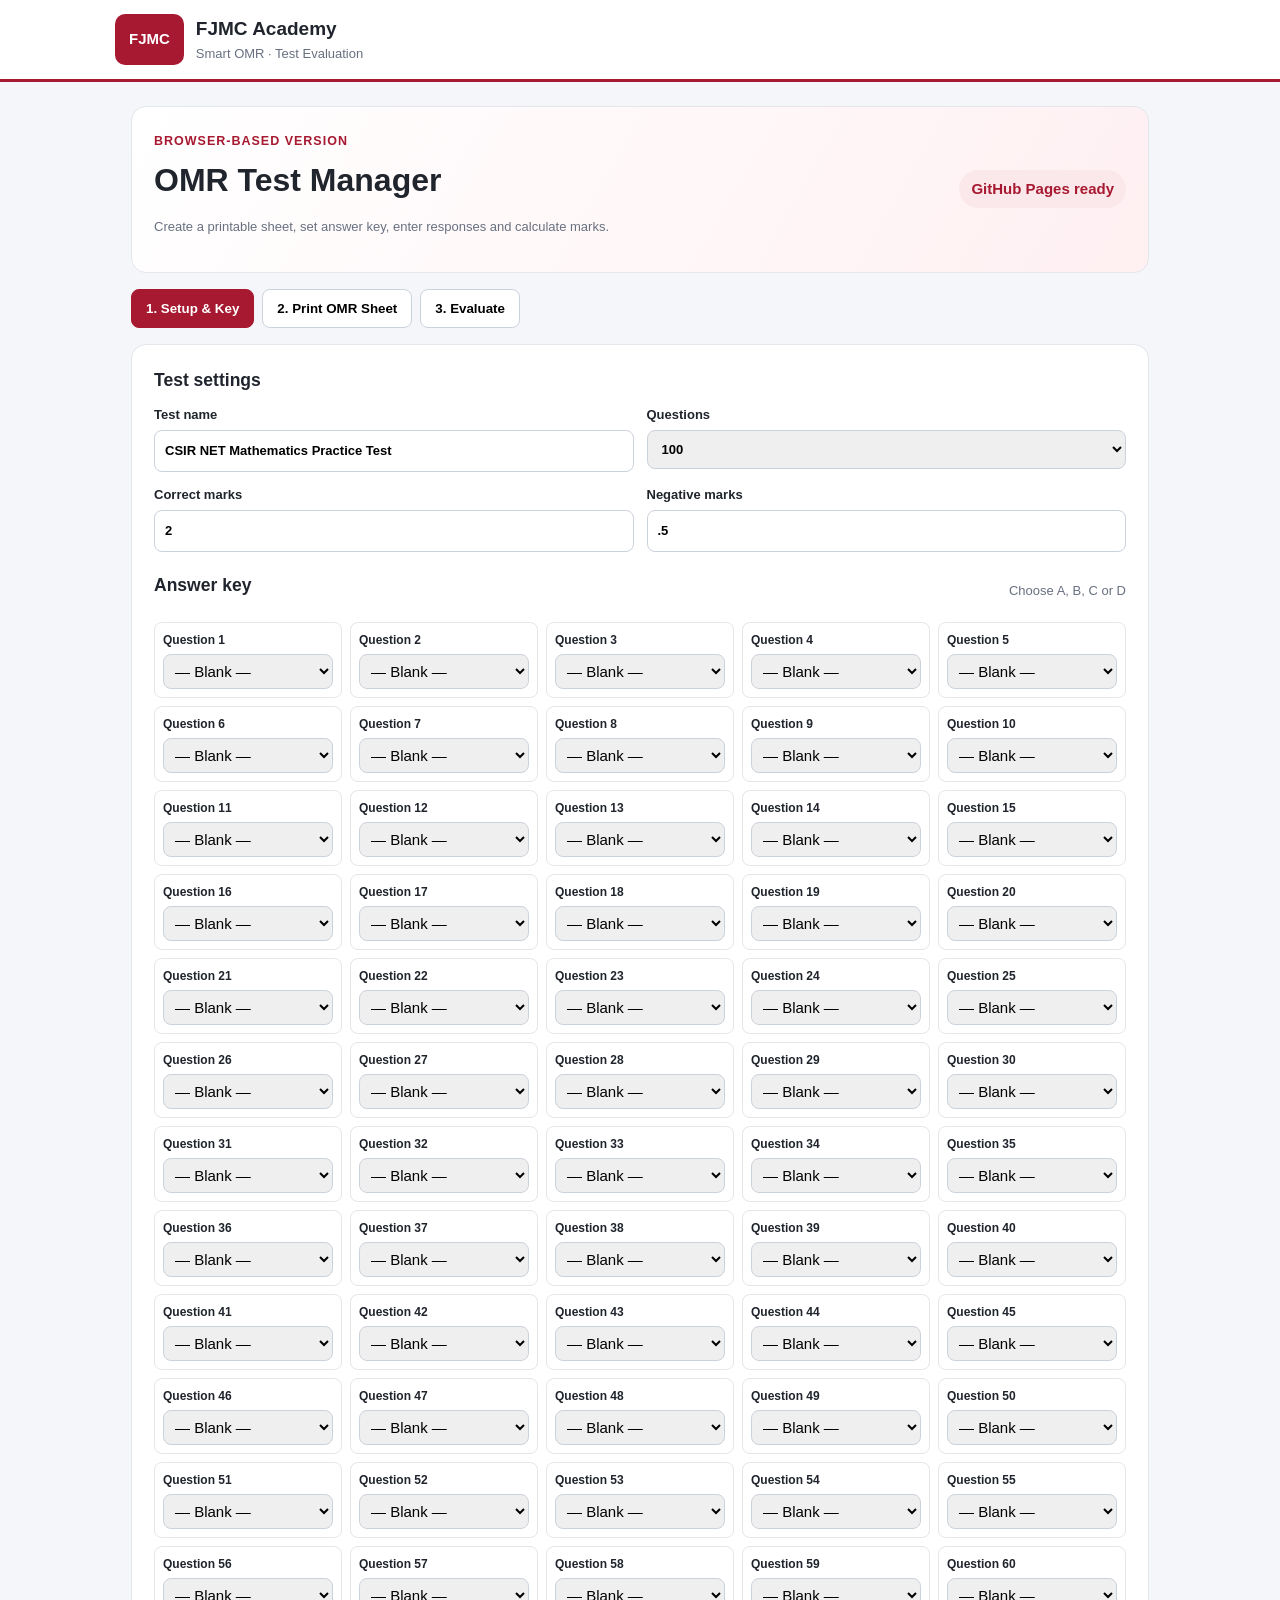
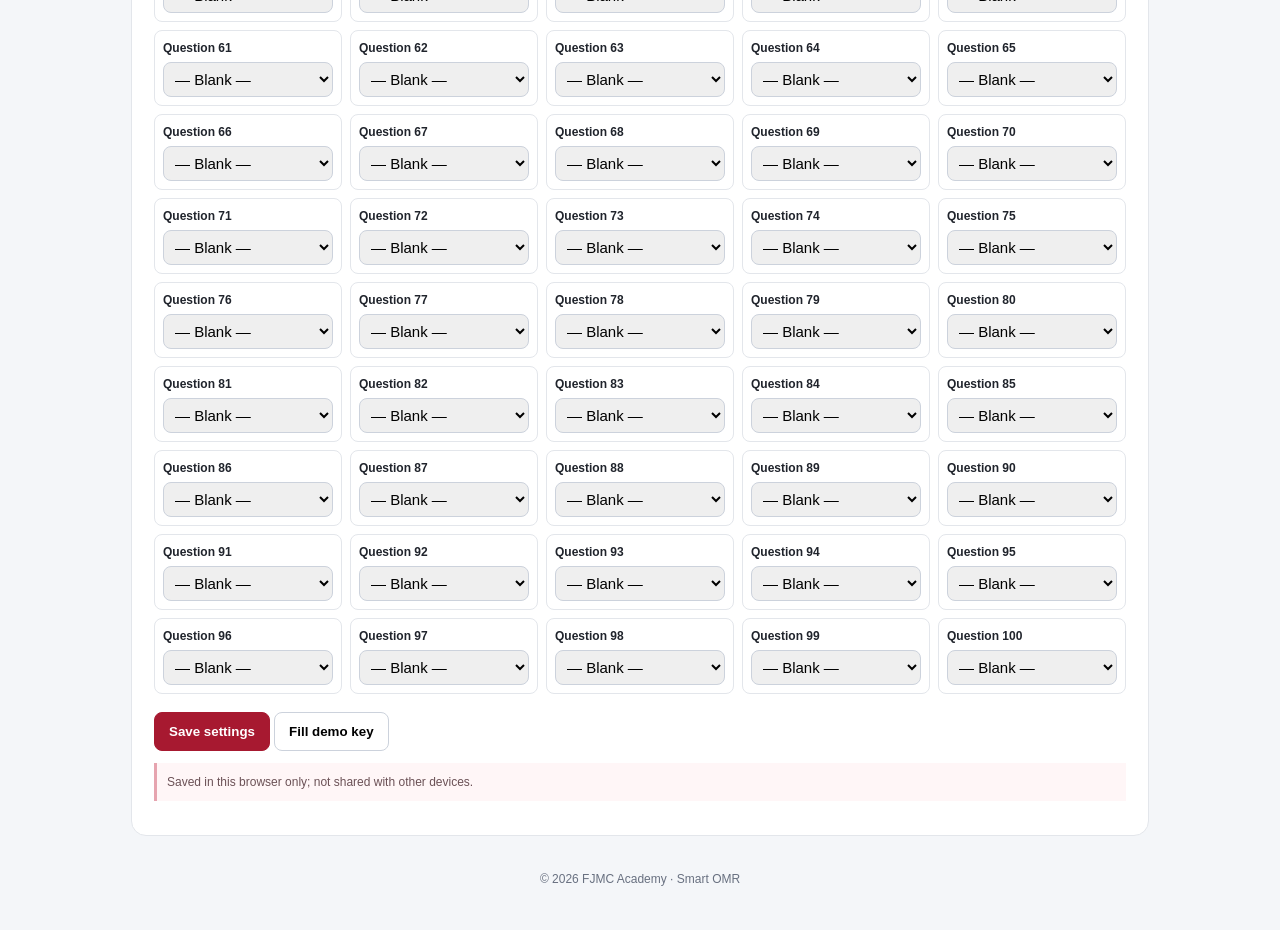
==== commit 2210def9: "Add files via upload" ====
--- a/index.html
+++ b/index.html
@@ -1,84 +1 @@
-<!doctype html>
-<html lang="en">
-<head>
-<meta charset="utf-8"><meta name="viewport" content="width=device-width,initial-scale=1">
-<title>FJMC Academy | OMR Scanner</title>
-<link rel="stylesheet" href="styles.css">
-</head>
-<body>
-<header class="topbar">
-  <div class="brand"><div class="brandmark">FJ</div><div><strong>FJMC Academy</strong><small>OMR Scanner Studio</small></div></div>
-  <span class="pill">Independent OMR website</span>
-</header>
-<div class="shell">
-<aside class="sidebar">
-  <div class="side-label">WORKSPACE</div>
-  <button class="nav active" data-view="dashboard">▦ &nbsp; Dashboard</button>
-  <button class="nav" data-view="papers">▤ &nbsp; Papers & Answer Keys</button>
-  <button class="nav" data-view="scan">◎ &nbsp; Scan OMR</button>
-  <button class="nav" data-view="results">☷ &nbsp; Results & Reports</button>
-  <button class="nav" data-view="settings">⚙ &nbsp; Setup</button>
-  <div class="side-note"><strong>Prototype mode</strong><p>Data is saved in this browser. Configure Firebase before using across multiple devices.</p></div>
-</aside>
-<main class="main">
-<section class="view active" id="view-dashboard">
-  <div class="page-heading"><div><p class="eyebrow">OVERVIEW</p><h1>OMR Dashboard</h1><p class="muted">Create papers, print answer sheets and evaluate scanned responses.</p></div><button class="primary" data-goto="papers">＋ Create paper</button></div>
-  <div class="stats"><article class="stat"><span>Saved papers</span><strong id="statPapers">0</strong><small>In this browser</small></article><article class="stat"><span>Scanned sheets</span><strong id="statSheets">0</strong><small>All scan sessions</small></article><article class="stat"><span>Average score</span><strong id="statAverage">—</strong><small>Evaluated sheets</small></article></div>
-  <div class="panel"><div class="panel-head"><div><h2>Recent papers</h2><p class="muted">Your latest exam templates</p></div><button class="secondary" data-goto="papers">Manage papers</button></div><div id="recentPapers" class="empty">No papers yet. Create your first paper to get started.</div></div>
-  <div class="notice"><strong>Before real exams</strong><p>Print the generated OMR template at 100% scale, without “fit to page”. This starter supports structured sheets and manual verification. Robust perspective correction and direct machine control are device-specific and should be validated before high-volume use.</p></div>
-</section>
-<section class="view" id="view-papers">
-  <div class="page-heading"><div><p class="eyebrow">EXAM SETUP</p><h1>Papers & Answer Keys</h1><p class="muted">Create 25–200 question papers or import a PDF as a reference.</p></div></div>
-  <div class="panel">
-    <h2>Create a paper</h2>
-    <form id="paperForm" class="form-grid">
-      <label class="span2">Paper title<input id="paperTitle" required placeholder="e.g. CSIR NET Real Analysis Mock Test"></label>
-      <label>Exam / course<input id="paperExam" placeholder="CSIR NET"></label>
-      <label>Batch<input id="paperBatch" placeholder="Batch 1"></label>
-      <label>Number of questions<select id="questionCount"><option>25</option><option>50</option><option>75</option><option selected>100</option><option>125</option><option>150</option><option>175</option><option>200</option></select></label>
-      <label>Marks for correct answer<input id="positiveMarks" type="number" step="0.25" value="2" required></label>
-      <label>Negative marks per wrong answer<input id="negativeMarks" type="number" step="0.25" value="0.5" min="0" required></label>
-      <label class="span2">Upload question paper / solutions PDF (optional)<input id="paperPdf" type="file" accept="application/pdf"><small class="hint">The PDF is stored locally in this prototype. Text extraction/OCR is not automatically treated as a verified answer key.</small></label>
-      <div class="span2"><button class="primary" type="submit">Create paper & set answer key</button></div>
-    </form>
-  </div>
-  <div class="panel" id="answerEditor" hidden>
-    <div class="panel-head"><div><h2 id="answerEditorTitle">Answer key</h2><p class="muted">Choose the correct option for each question. Unset answers are ignored until completed.</p></div><button id="saveKey" class="primary">Save answer key</button></div>
-    <div id="answerGrid" class="answer-grid"></div>
-    <div class="toolbar"><button id="printOmr" class="secondary">Print blank OMR sheet</button><button id="exportKey" class="secondary">Export answer key JSON</button></div>
-  </div>
-  <div class="panel"><div class="panel-head"><div><h2>Saved papers</h2><p class="muted">Select a paper to edit its answer key or print sheets.</p></div></div><div id="paperList" class="empty">No saved papers yet.</div></div>
-</section>
-<section class="view" id="view-scan">
-  <div class="page-heading"><div><p class="eyebrow">RESPONSE CAPTURE</p><h1>Scan OMR sheets</h1><p class="muted">Use phone camera, upload a photo, or import exported files from a compatible OMR scanner.</p></div></div>
-  <div class="panel">
-    <form id="scanForm" class="form-grid">
-      <label class="span2">Choose exam paper<select id="scanPaper" required><option value="">Create a paper first</option></select></label>
-      <label>Student ID / roll number<input id="studentId" required placeholder="e.g. FJMC-001"></label>
-      <label>Student name (optional)<input id="studentName" placeholder="Student name"></label>
-      <label class="span2">Upload sheet image or scanner-exported image<input id="omrImage" type="file" accept="image/*" capture="environment"></label>
-      <label class="span2">Bulk scanner import (CSV with columns studentId,studentName,answers; answers like ABCD... or comma-separated)<input id="bulkFile" type="file" accept=".csv,text/csv"></label>
-      <div class="span2"><button class="primary" type="submit">Open answer review</button></div>
-    </form>
-    <div id="imageReview" class="image-review" hidden><img id="previewImage" alt="Uploaded OMR sheet preview"><div><strong>Image loaded</strong><p class="muted">For this starter, confirm the detected answers in the review grid below. The image is not automatically graded from arbitrary camera angles.</p></div></div>
-  </div>
-  <div class="panel" id="responseEditor" hidden>
-    <div class="panel-head"><div><h2>Review student answers</h2><p class="muted">Verify every response before saving the result.</p></div><button id="saveResponse" class="primary">Evaluate & save result</button></div>
-    <div id="responseGrid" class="answer-grid"></div>
-  </div>
-  <div class="panel"><h2>Machine compatibility</h2><p class="muted">This web app can import scanner-exported images and CSV response files. Direct USB/serial control and proprietary scanner formats require the exact manufacturer/model, driver and output specification.</p></div>
-</section>
-<section class="view" id="view-results">
-  <div class="page-heading"><div><p class="eyebrow">PERFORMANCE</p><h1>Results & Reports</h1><p class="muted">Review scores, export CSV, and print reports.</p></div><button class="secondary" id="exportResults">Export results CSV</button></div>
-  <div class="panel"><div id="resultsTable" class="empty">No evaluated sheets yet.</div></div>
-</section>
-<section class="view" id="view-settings">
-  <div class="page-heading"><div><p class="eyebrow">CONFIGURATION</p><h1>Setup & deployment</h1></div></div>
-  <div class="panel"><h2>Firebase configuration (optional for prototype)</h2><p class="muted">This downloadable starter stores data in browser localStorage. To share papers/results between admins and devices, create a Firebase project, enable Authentication, Firestore and Storage, then connect a backend-enabled version with security rules.</p><p><strong>Never place service-account private keys in frontend JavaScript.</strong></p><div class="notice"><strong>Privacy note</strong><p>Do not upload real student records to a shared or public device while using local prototype storage. Use authenticated access and restrictive Firestore/Storage rules before production.</p></div></div>
-  <div class="panel"><h2>Export / backup</h2><p class="muted">Download all paper and result metadata stored in this browser.</p><button class="primary" id="backupAll">Download full JSON backup</button> <button class="danger" id="clearData">Clear local prototype data</button></div>
-</section>
-</main>
-</div>
-<div id="toast" role="status"></div>
-<script src="app.js"></script>
-</body></html>+<!doctype html><html lang="en"><head><meta charset="utf-8"><meta name="viewport" content="width=device-width,initial-scale=1"><title>FJMC Academy | Smart OMR</title><link rel="stylesheet" href="style.css"></head><body><header><div class="logo">FJMC</div><div><h1>FJMC Academy</h1><p>Smart OMR · Test Evaluation</p></div></header><main><section class="hero"><div><small>BROWSER-BASED VERSION</small><h2>OMR Test Manager</h2><p>Create a printable sheet, set answer key, enter responses and calculate marks.</p></div><b class="badge">GitHub Pages ready</b></section><nav><button class="tab active" data-tab="setup">1. Setup & Key</button><button class="tab" data-tab="sheet">2. Print OMR Sheet</button><button class="tab" data-tab="evaluate">3. Evaluate</button></nav><section id="tab-setup" class="panel"><h3>Test settings</h3><div class="grid"><label>Test name<input id="testName" value="CSIR NET Mathematics Practice Test"></label><label>Questions<select id="questionCount"><option>20</option><option>30</option><option>50</option><option>75</option><option selected>100</option></select></label><label>Correct marks<input id="correctMarks" type="number" min="0" step=".25" value="2"></label><label>Negative marks<input id="negativeMarks" type="number" min="0" step=".25" value=".5"></label></div><div class="between"><h3>Answer key</h3><span class="muted">Choose A, B, C or D</span></div><div id="keyGrid" class="answer-grid"></div><button class="primary" id="saveSettings">Save settings</button> <button class="secondary" id="fillDemo">Fill demo key</button><p class="note">Saved in this browser only; not shared with other devices.</p></section><section id="tab-sheet" class="panel hidden"><div class="between"><div><h3>Printable OMR sheet</h3><p class="muted">Print on A4 at 100% scale.</p></div><button id="printSheet" class="primary">Print sheet</button></div><div id="printableSheet" class="paper"></div><p class="note">This starter does not automatically decode uploaded images. Use Evaluate to enter/check marked answers.</p></section><section id="tab-evaluate" class="panel hidden"><h3>Student details</h3><div class="grid"><label>Student name<input id="studentName" placeholder="Student name"></label><label>Roll number<input id="rollNumber" placeholder="Roll number"></label></div><div class="upload"><label for="omrPhoto">Optional: take/upload OMR photo</label><input id="omrPhoto" type="file" accept="image/*" capture="environment"><img id="photoPreview" class="preview hidden" alt="OMR preview"><p class="muted">Photo stays in this browser. Answers are not auto-read in this version.</p></div><div class="between"><h3>Student responses</h3><span class="muted">Enter answers seen on the sheet</span></div><div id="responseGrid" class="answer-grid"></div><button class="primary" id="evaluateBtn">Calculate result</button> <button class="secondary" id="clearResponses">Clear responses</button><div id="result" class="result hidden"></div><button id="downloadCsv" class="secondary">Download result CSV</button> <button id="printResult" class="secondary">Print result</button></section><footer>© <span id="year"></span> FJMC Academy · Smart OMR</footer></main><script src="app.js"></script></body></html>
--- a/style.css
+++ b/style.css
@@ -0,0 +1 @@
+:root{--red:#a71930;--ink:#20242c;--muted:#687080;--line:#e3e6eb}*{box-sizing:border-box}body{margin:0;background:#f4f6f9;color:var(--ink);font:15px/1.5 Arial,sans-serif}header{display:flex;align-items:center;gap:12px;background:white;border-bottom:3px solid var(--red);padding:14px max(18px,calc((100% - 1050px)/2))}.logo{background:var(--red);color:white;border-radius:10px;padding:14px;font-weight:900}h1{font-size:19px;margin:0}header p{margin:0;color:var(--muted);font-size:13px}main{max-width:1050px;margin:24px auto;padding:0 16px}.hero,.panel{background:white;border:1px solid var(--line);border-radius:15px;padding:22px;margin-bottom:16px}.hero{display:flex;justify-content:space-between;align-items:center;background:linear-gradient(120deg,#fff,#fff0f2)}small{color:var(--red);font-weight:bold;letter-spacing:1px}h2{font-size:32px;margin:5px 0}h3{margin:0 0 12px}.hero p,.muted{color:var(--muted);font-size:13px}.badge{background:#fbe8eb;color:var(--red);padding:8px 12px;border-radius:20px;white-space:nowrap}nav{display:flex;gap:8px;overflow:auto;margin:16px 0}.tab,button{border:1px solid #ccd2dc;border-radius:8px;padding:11px 14px;background:white;cursor:pointer;font-weight:bold}.tab.active,.primary{background:var(--red);border-color:var(--red);color:white}.grid{display:grid;grid-template-columns:repeat(2,minmax(0,1fr));gap:13px}.grid label{display:flex;flex-direction:column;gap:6px;font-size:13px;font-weight:bold}input,select{padding:10px;border:1px solid #ccd2dc;border-radius:8px;font:inherit;min-width:0}.between{display:flex;justify-content:space-between;align-items:center;gap:12px;margin:20px 0 10px}.answer-grid{display:grid;grid-template-columns:repeat(5,minmax(0,1fr));gap:8px;margin:12px 0 18px}.answer-item{border:1px solid var(--line);padding:8px;border-radius:8px}.answer-item strong{display:block;font-size:12px;margin-bottom:5px}.answer-item select{width:100%;padding:7px}.note{background:#fff6f7;border-left:3px solid #e6a4af;padding:10px;font-size:12px;color:#6b5156}.hidden{display:none!important}.upload{border:1px dashed #ccd2dc;border-radius:10px;padding:14px;margin:15px 0}.preview{display:block;max-width:100%;max-height:380px;margin:12px auto}.result{background:#f3fbf5;border:1px solid #cde6d4;border-radius:10px;padding:16px;margin:18px 0}.score{font-size:28px;font-weight:bold;color:#176b3a}.stats{display:grid;grid-template-columns:repeat(4,1fr);gap:8px}.stat{background:white;padding:10px;border:1px solid #dce8df;border-radius:8px}.stat b{display:block;font-size:20px}.paper{background:#fff;color:#111;border:1px solid #ccc;max-width:760px;margin:18px auto;padding:20px;font-family:Arial,sans-serif}.paper-head{text-align:center;border-bottom:2px solid #111;padding-bottom:9px}.paper-head h2{font-size:20px}.paper-info{display:flex;justify-content:space-between;gap:10px;margin:12px 0;font-size:12px}.name-line{display:inline-block;border-bottom:1px solid #111;width:180px}.roll-digits{display:grid;grid-template-columns:repeat(8,1fr);gap:4px;margin:10px 0 16px}.digit-col{display:flex;flex-direction:column;align-items:center;gap:4px;font-size:10px}.bubble{width:18px;height:18px;border:1.4px solid #111;border-radius:50%;display:grid;place-items:center;font-size:9px}.omr-questions{display:grid;grid-template-columns:repeat(2,minmax(0,1fr));gap:5px 16px}.omr-q{display:flex;align-items:center;gap:7px;font-size:10px;border-bottom:1px dotted #ddd;padding:3px 0}.qnum{width:22px;font-weight:bold}.bubbles{display:flex;gap:8px}.paper-foot{text-align:center;font-size:9px;margin-top:14px;border-top:1px solid #111;padding-top:7px}footer{text-align:center;color:var(--muted);font-size:12px;padding:18px}@media(max-width:650px){.hero{align-items:flex-start;flex-direction:column}.grid{grid-template-columns:1fr}.answer-grid{grid-template-columns:repeat(3,minmax(0,1fr))}.panel{padding:15px}.stats{grid-template-columns:repeat(2,1fr)}.paper{padding:10px}.roll-digits{grid-template-columns:repeat(5,1fr)}.omr-questions{grid-template-columns:1fr}.paper-info{flex-direction:column}}@media print{body{background:white}.hero,nav,header,footer,#tab-setup,#tab-evaluate,#tab-sheet>.between,#tab-sheet>p{display:none!important}main{margin:0;padding:0}#tab-sheet{display:block!important;border:0;padding:0;margin:0}.paper{border:0;margin:0;padding:8mm;max-width:none}@page{size:A4;margin:8mm}}
